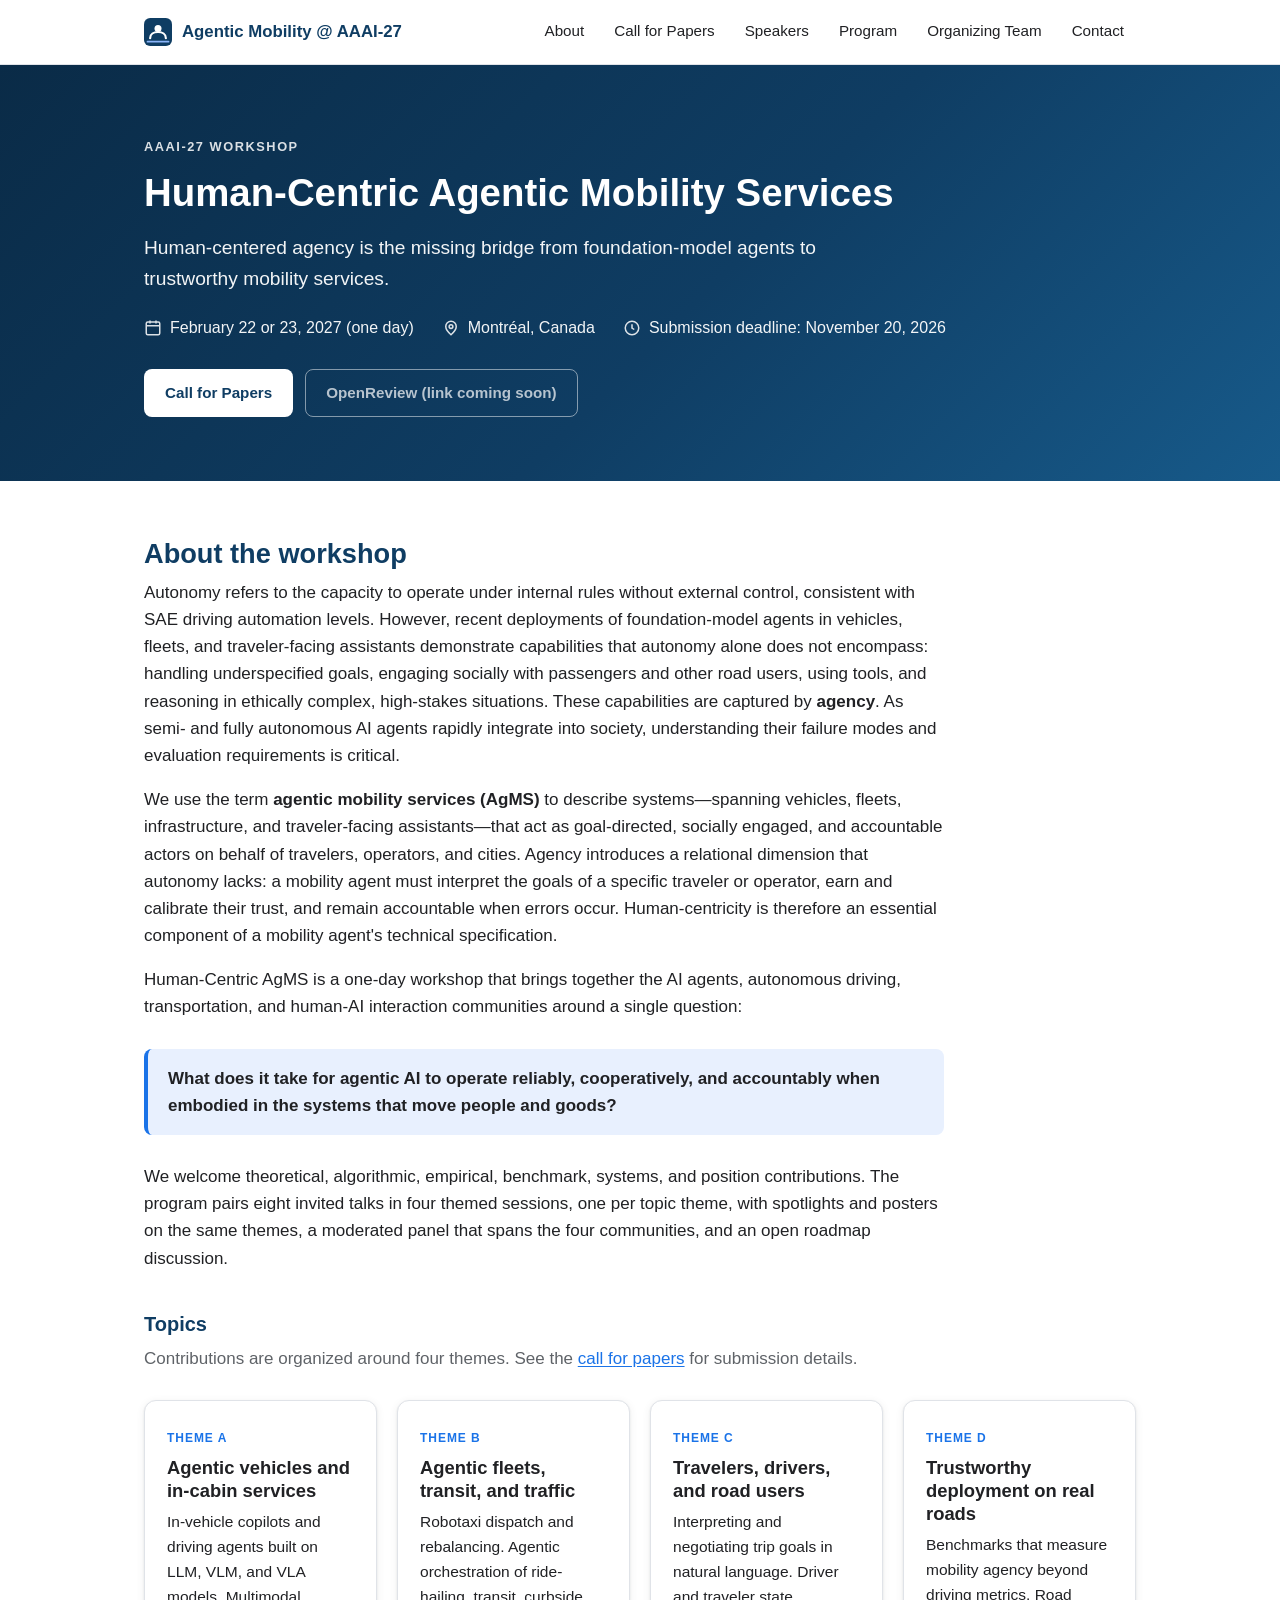
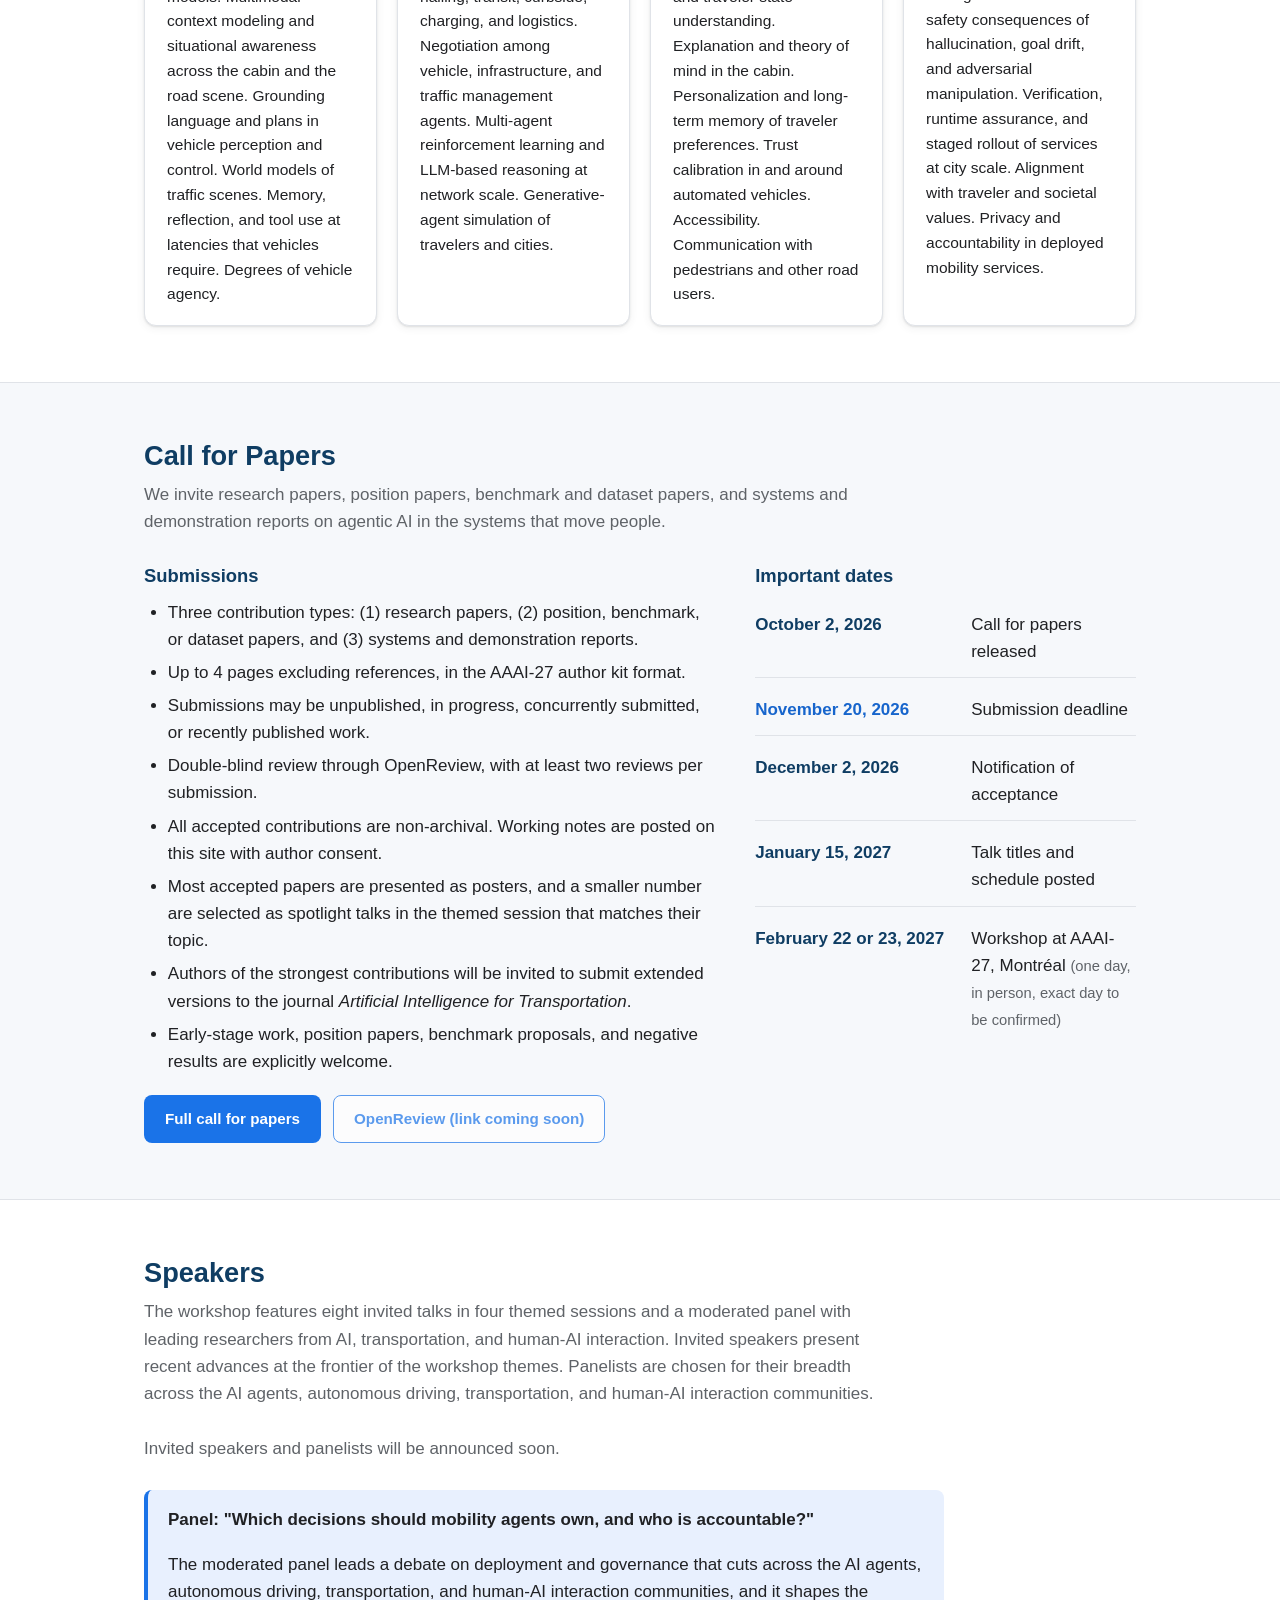
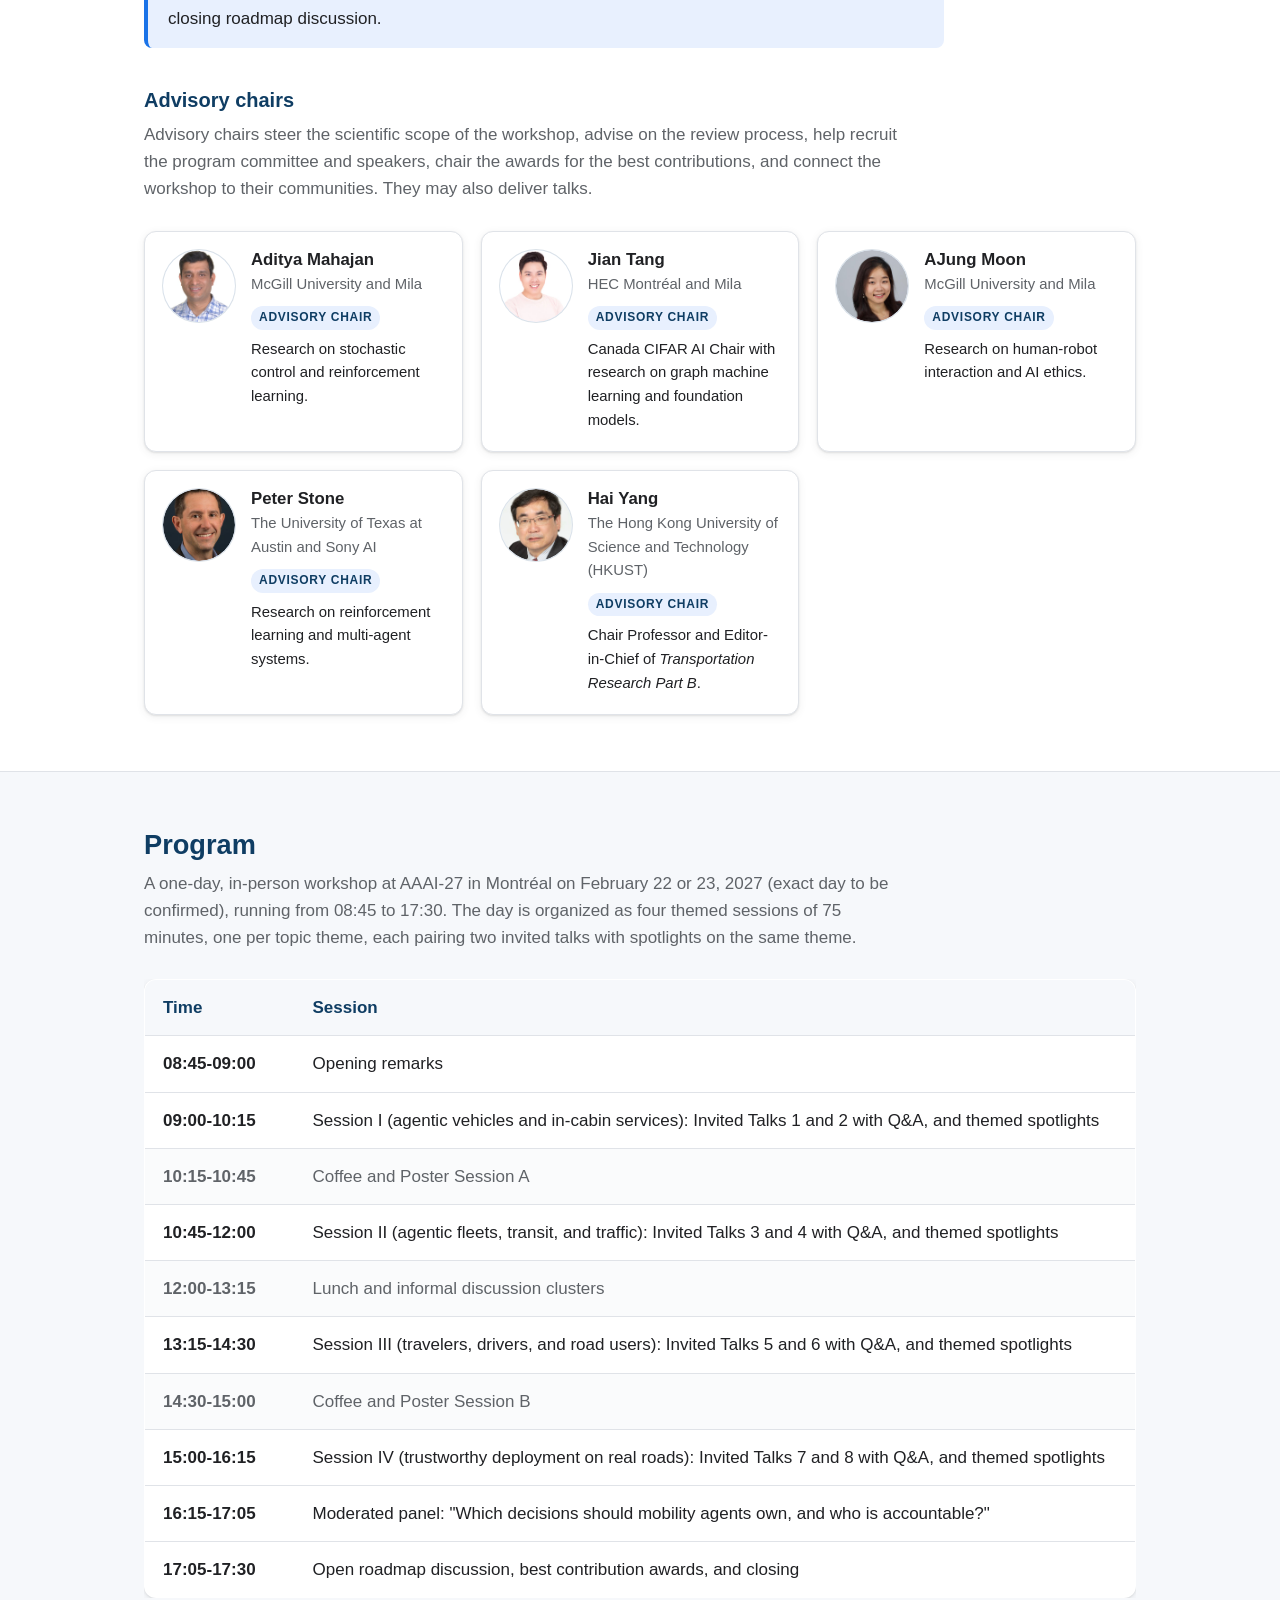
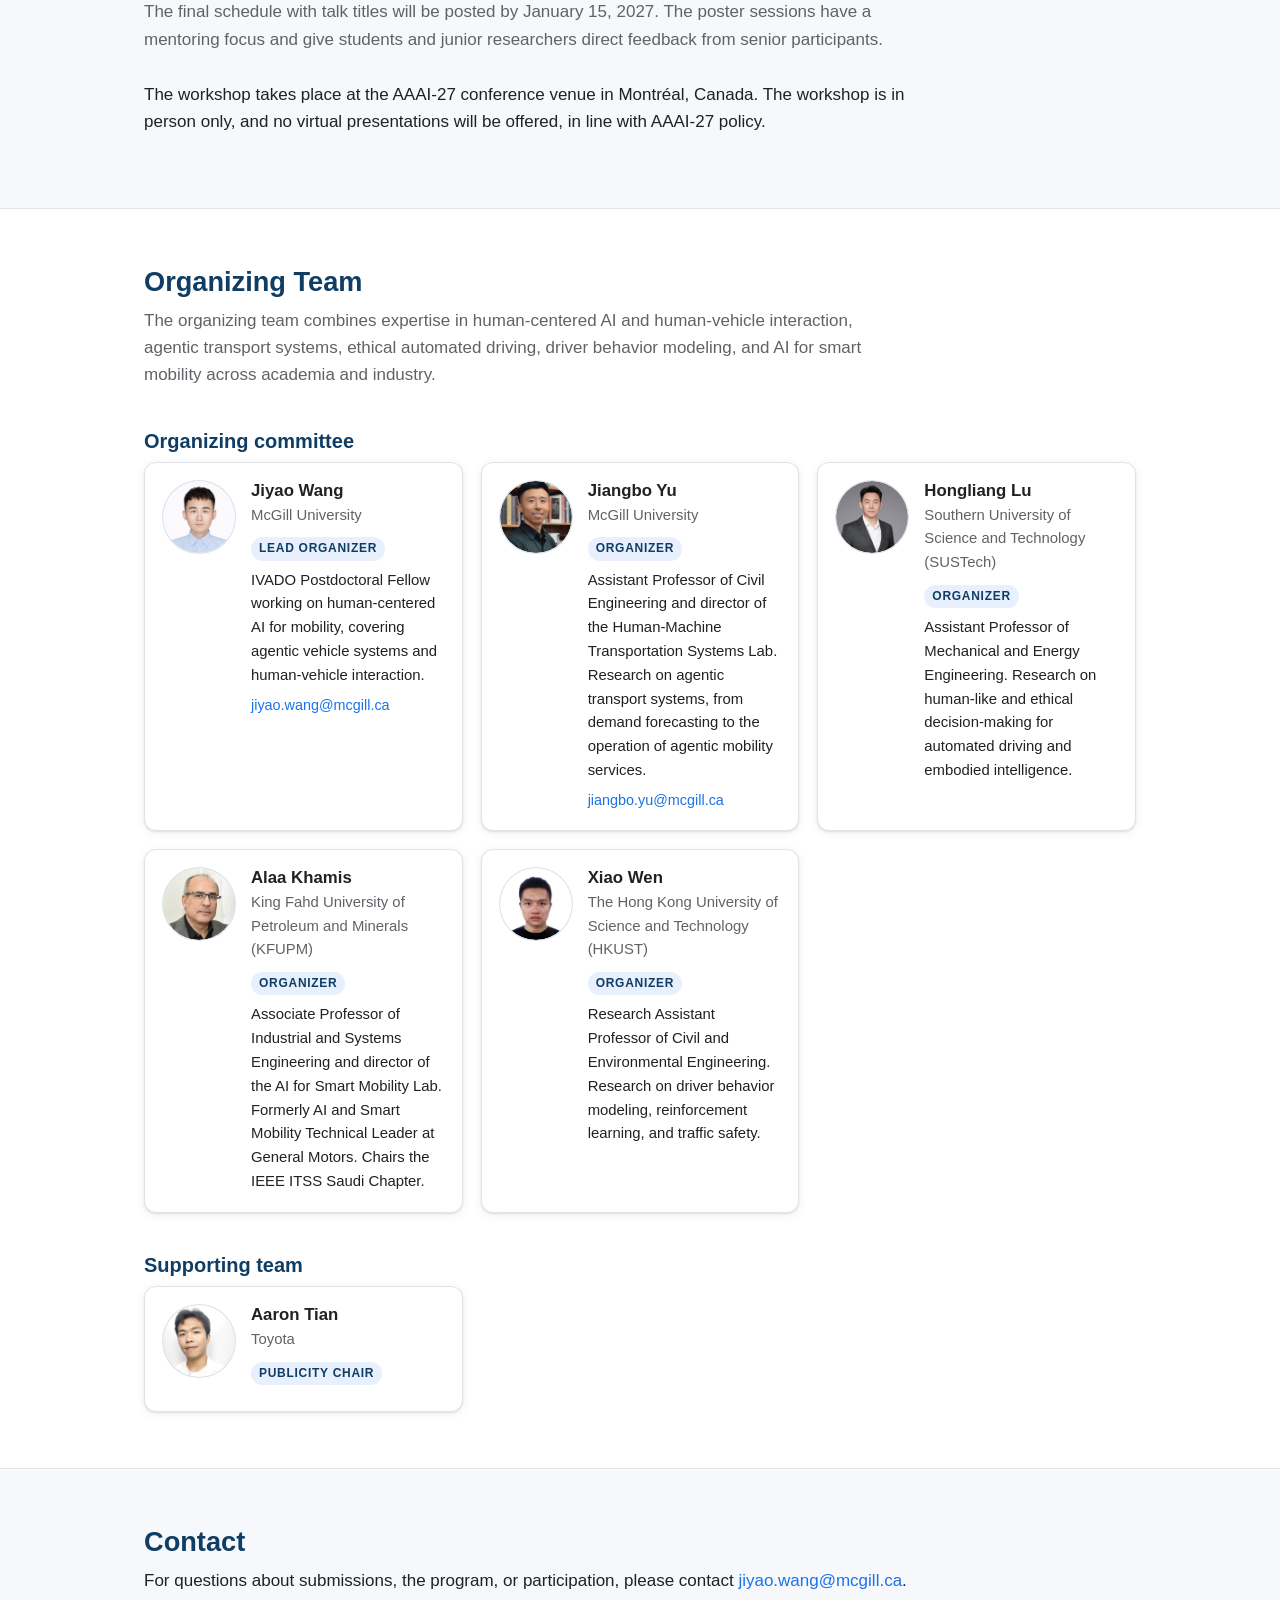
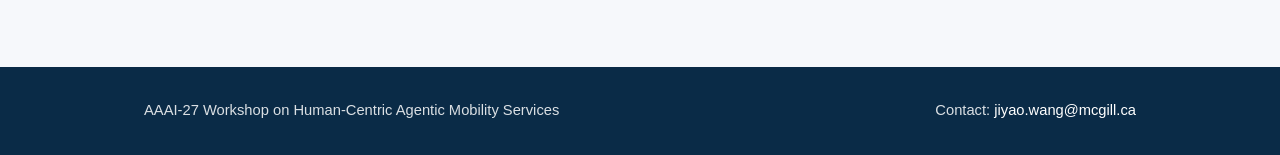
==== index.html @ 601b0be8 "Align the About text with the official AAAI workshop description Replace the first three paragraphs " ====
<!DOCTYPE html>
<html lang="en">
<head>
  <meta charset="utf-8">
  <meta name="viewport" content="width=device-width, initial-scale=1">
  <title>Human-Centric Agentic Mobility Services | AAAI-27 Workshop</title>
  <meta name="description" content="AAAI-27 Workshop on Human-Centric Agentic Mobility Services. Montréal, Canada, February 2027. Call for papers, speakers, program, and organizing team.">
  <link rel="icon" href="assets/favicon.svg" type="image/svg+xml">
  <link rel="stylesheet" href="assets/style.css?v=4">
</head>
<body>
  <a class="skip-link" href="#main">Skip to content</a>

  <header class="site-header">
    <div class="container">
      <a class="brand" href="#top">
        <svg viewBox="0 0 64 64" aria-hidden="true"><rect width="64" height="64" rx="14" fill="#0f3d63"/><circle cx="32" cy="24" r="8" fill="#fff"/><path d="M14 46c0-9 8-14 18-14s18 5 18 14" fill="none" stroke="#fff" stroke-width="5" stroke-linecap="round"/><path d="M8 54h48" stroke="#8ab4f8" stroke-width="4" stroke-linecap="round"/></svg>
        Agentic Mobility @ AAAI-27
      </a>
      <nav class="site-nav" aria-label="Main">
        <a href="#about">About</a>
        <a href="#cfp">Call for Papers</a>
        <a href="#speakers">Speakers</a>
        <a href="#program">Program</a>
        <a href="#team">Organizing Team</a>
        <a href="#contact">Contact</a>
      </nav>
    </div>
  </header>

  <main id="main">
    <section class="hero" id="top">
      <div class="container">
        <div class="eyebrow">AAAI-27 Workshop</div>
        <h1>Human-Centric Agentic Mobility Services</h1>
        <p class="lead">Human-centered agency is the missing bridge from foundation-model agents to trustworthy mobility services.</p>
        <div class="meta">
          <span><svg viewBox="0 0 24 24" fill="none" stroke="currentColor" stroke-width="2" aria-hidden="true"><rect x="3" y="4" width="18" height="17" rx="2"/><path d="M3 9h18M8 2v4M16 2v4"/></svg>February 22 or 23, 2027 (one day)</span>
          <span><svg viewBox="0 0 24 24" fill="none" stroke="currentColor" stroke-width="2" aria-hidden="true"><path d="M12 21s7-6.2 7-11a7 7 0 0 0-14 0c0 4.8 7 11 7 11z"/><circle cx="12" cy="10" r="2.5"/></svg>Montréal, Canada</span>
          <span><svg viewBox="0 0 24 24" fill="none" stroke="currentColor" stroke-width="2" aria-hidden="true"><circle cx="12" cy="12" r="9"/><path d="M12 7v5l3 2"/></svg>Submission deadline: November 20, 2026</span>
        </div>
        <div class="actions">
          <a class="btn btn-primary" href="cfp.html">Call for Papers</a>
          <a class="btn btn-secondary" href="#" aria-disabled="true" tabindex="-1">OpenReview (link coming soon)</a>
        </div>
      </div>
    </section>

    <section class="section" id="about">
      <div class="container">
        <h2 class="section-title">About the workshop</h2>
        <div class="prose">
          <p>Autonomy refers to the capacity to operate under internal rules without external control, consistent with SAE driving automation levels. However, recent deployments of foundation-model agents in vehicles, fleets, and traveler-facing assistants demonstrate capabilities that autonomy alone does not encompass: handling underspecified goals, engaging socially with passengers and other road users, using tools, and reasoning in ethically complex, high-stakes situations. These capabilities are captured by <strong>agency</strong>. As semi- and fully autonomous AI agents rapidly integrate into society, understanding their failure modes and evaluation requirements is critical.</p>
          <p>We use the term <strong>agentic mobility services (AgMS)</strong> to describe systems&mdash;spanning vehicles, fleets, infrastructure, and traveler-facing assistants&mdash;that act as goal-directed, socially engaged, and accountable actors on behalf of travelers, operators, and cities. Agency introduces a relational dimension that autonomy lacks: a mobility agent must interpret the goals of a specific traveler or operator, earn and calibrate their trust, and remain accountable when errors occur. Human-centricity is therefore an essential component of a mobility agent's technical specification.</p>
          <p>Human-Centric AgMS is a one-day workshop that brings together the AI agents, autonomous driving, transportation, and human-AI interaction communities around a single question:</p>
          <div class="callout">
            <p><strong>What does it take for agentic AI to operate reliably, cooperatively, and accountably when embodied in the systems that move people and goods?</strong></p>
          </div>
          <p>We welcome theoretical, algorithmic, empirical, benchmark, systems, and position contributions. The program pairs eight invited talks in four themed sessions, one per topic theme, with spotlights and posters on the same themes, a moderated panel that spans the four communities, and an open roadmap discussion.</p>
        </div>

        <h3 class="subsection-title" id="topics">Topics</h3>
        <p class="section-intro">Contributions are organized around four themes. See the <a href="cfp.html">call for papers</a> for submission details.</p>
        <div class="card-grid">
          <div class="card">
            <span class="label">Theme A</span>
            <h4>Agentic vehicles and in-cabin services</h4>
            <p>In-vehicle copilots and driving agents built on LLM, VLM, and VLA models. Multimodal context modeling and situational awareness across the cabin and the road scene. Grounding language and plans in vehicle perception and control. World models of traffic scenes. Memory, reflection, and tool use at latencies that vehicles require. Degrees of vehicle agency.</p>
          </div>
          <div class="card">
            <span class="label">Theme B</span>
            <h4>Agentic fleets, transit, and traffic</h4>
            <p>Robotaxi dispatch and rebalancing. Agentic orchestration of ride-hailing, transit, curbside, charging, and logistics. Negotiation among vehicle, infrastructure, and traffic management agents. Multi-agent reinforcement learning and LLM-based reasoning at network scale. Generative-agent simulation of travelers and cities.</p>
          </div>
          <div class="card">
            <span class="label">Theme C</span>
            <h4>Travelers, drivers, and road users</h4>
            <p>Interpreting and negotiating trip goals in natural language. Driver and traveler state understanding. Explanation and theory of mind in the cabin. Personalization and long-term memory of traveler preferences. Trust calibration in and around automated vehicles. Accessibility. Communication with pedestrians and other road users.</p>
          </div>
          <div class="card">
            <span class="label">Theme D</span>
            <h4>Trustworthy deployment on real roads</h4>
            <p>Benchmarks that measure mobility agency beyond driving metrics. Road safety consequences of hallucination, goal drift, and adversarial manipulation. Verification, runtime assurance, and staged rollout of services at city scale. Alignment with traveler and societal values. Privacy and accountability in deployed mobility services.</p>
          </div>
        </div>
      </div>
    </section>

    <section class="section alt" id="cfp">
      <div class="container">
        <h2 class="section-title">Call for Papers</h2>
        <p class="section-intro">We invite research papers, position papers, benchmark and dataset papers, and systems and demonstration reports on agentic AI in the systems that move people.</p>
        <div class="two-col">
          <div class="prose">
            <h3>Submissions</h3>
            <ul>
              <li>Three contribution types: (1) research papers, (2) position, benchmark, or dataset papers, and (3) systems and demonstration reports.</li>
              <li>Up to 4 pages excluding references, in the AAAI-27 author kit format.</li>
              <li>Submissions may be unpublished, in progress, concurrently submitted, or recently published work.</li>
              <li>Double-blind review through OpenReview, with at least two reviews per submission.</li>
              <li>All accepted contributions are non-archival. Working notes are posted on this site with author consent.</li>
              <li>Most accepted papers are presented as posters, and a smaller number are selected as spotlight talks in the themed session that matches their topic.</li>
              <li>Authors of the strongest contributions will be invited to submit extended versions to the journal <em>Artificial Intelligence for Transportation</em>.</li>
              <li>Early-stage work, position papers, benchmark proposals, and negative results are explicitly welcome.</li>
            </ul>
            <div class="actions">
              <a class="btn btn-primary" href="cfp.html">Full call for papers</a>
              <a class="btn btn-secondary" href="#" aria-disabled="true" tabindex="-1">OpenReview (link coming soon)</a>
            </div>
          </div>
          <div>
            <h3>Important dates</h3>
            <ul class="dates">
              <li><span class="date">October 2, 2026</span><span>Call for papers released</span></li>
              <li class="highlight"><span class="date">November 20, 2026</span><span>Submission deadline</span></li>
              <li><span class="date">December 2, 2026</span><span>Notification of acceptance</span></li>
              <li><span class="date">January 15, 2027</span><span>Talk titles and schedule posted</span></li>
              <li><span class="date">February 22 or 23, 2027</span><span>Workshop at AAAI-27, Montréal <span class="note">(one day, in person, exact day to be confirmed)</span></span></li>
            </ul>
          </div>
        </div>
      </div>
    </section>

    <section class="section" id="speakers">
      <div class="container">
        <h2 class="section-title">Speakers</h2>
        <p class="section-intro">The workshop features eight invited talks in four themed sessions and a moderated panel with leading researchers from AI, transportation, and human-AI interaction. Invited speakers present recent advances at the frontier of the workshop themes. Panelists are chosen for their breadth across the AI agents, autonomous driving, transportation, and human-AI interaction communities.</p>

        <!-- Hidden until the full speaker and panelist list is confirmed.
        <h3 class="subsection-title">Invited speakers and panelists</h3>
        <div class="people-grid">
          <div class="person">
            <div class="avatar"><img src="assets/people/raphael-frank.jpg" alt="Photo of Raphaël Frank" loading="lazy" width="72" height="72"></div>
            <div>
              <h4>Raphaël Frank</h4>
              <p class="affil">University of Luxembourg</p>
              <p class="bio">Associate Professor and Chief Scientist at SnT, and head of the 360Lab.</p>
            </div>
          </div>
          <div class="person">
            <div class="avatar"><img src="assets/people/tianyu-shi.jpg" alt="Photo of Tianyu Shi" loading="lazy" width="72" height="72"></div>
            <div>
              <h4>Tianyu Shi</h4>
              <p class="affil">McGill University</p>
              <p class="bio">Research on multi-agent reinforcement learning for intelligent transportation.</p>
            </div>
          </div>
        </div>
        -->
        <p class="section-intro">Invited speakers and panelists will be announced soon.</p>

        <div class="callout">
          <p><strong>Panel: "Which decisions should mobility agents own, and who is accountable?"</strong></p>
          <p>The moderated panel leads a debate on deployment and governance that cuts across the AI agents, autonomous driving, transportation, and human-AI interaction communities, and it shapes the closing roadmap discussion.</p>
        </div>

        <h3 class="subsection-title">Advisory chairs</h3>
        <p class="section-intro">Advisory chairs steer the scientific scope of the workshop, advise on the review process, help recruit the program committee and speakers, chair the awards for the best contributions, and connect the workshop to their communities. They may also deliver talks.</p>
        <div class="people-grid">
          <div class="person">
            <div class="avatar"><img src="assets/people/aditya-mahajan.jpg" alt="Photo of Aditya Mahajan" loading="lazy" width="72" height="72"></div>
            <div>
              <h4>Aditya Mahajan</h4>
              <p class="affil">McGill University and Mila</p>
              <span class="role">Advisory Chair</span>
              <p class="bio">Research on stochastic control and reinforcement learning.</p>
            </div>
          </div>
          <div class="person">
            <div class="avatar"><img src="assets/people/jian-tang.jpg" alt="Photo of Jian Tang" loading="lazy" width="72" height="72"></div>
            <div>
              <h4>Jian Tang</h4>
              <p class="affil">HEC Montréal and Mila</p>
              <span class="role">Advisory Chair</span>
              <p class="bio">Canada CIFAR AI Chair with research on graph machine learning and foundation models.</p>
            </div>
          </div>
          <div class="person">
            <div class="avatar"><img src="assets/people/ajung-moon.jpg" alt="Photo of AJung Moon" loading="lazy" width="72" height="72"></div>
            <div>
              <h4>AJung Moon</h4>
              <p class="affil">McGill University and Mila</p>
              <span class="role">Advisory Chair</span>
              <p class="bio">Research on human-robot interaction and AI ethics.</p>
            </div>
          </div>
          <div class="person">
            <div class="avatar"><img src="assets/people/peter-stone.jpg" alt="Photo of Peter Stone" loading="lazy" width="72" height="72"></div>
            <div>
              <h4>Peter Stone</h4>
              <p class="affil">The University of Texas at Austin and Sony AI</p>
              <span class="role">Advisory Chair</span>
              <p class="bio">Research on reinforcement learning and multi-agent systems.</p>
            </div>
          </div>
          <div class="person">
            <div class="avatar"><img src="assets/people/hai-yang.jpg" alt="Photo of Hai Yang" loading="lazy" width="72" height="72"></div>
            <div>
              <h4>Hai Yang</h4>
              <p class="affil">The Hong Kong University of Science and Technology (HKUST)</p>
              <span class="role">Advisory Chair</span>
              <p class="bio">Chair Professor and Editor-in-Chief of <em>Transportation Research Part B</em>.</p>
            </div>
          </div>
        </div>
      </div>
    </section>

    <section class="section alt" id="program">
      <div class="container">
        <h2 class="section-title">Program</h2>
        <p class="section-intro">A one-day, in-person workshop at AAAI-27 in Montréal on February 22 or 23, 2027 (exact day to be confirmed), running from 08:45 to 17:30. The day is organized as four themed sessions of 75 minutes, one per topic theme, each pairing two invited talks with spotlights on the same theme.</p>
        <div class="table-wrap">
          <table class="schedule">
            <thead>
              <tr>
                <th scope="col">Time</th>
                <th scope="col">Session</th>
              </tr>
            </thead>
            <tbody>
              <tr>
                <td class="time">08:45-09:00</td>
                <td>Opening remarks</td>
              </tr>
              <tr>
                <td class="time">09:00-10:15</td>
                <td>Session I (agentic vehicles and in-cabin services): Invited Talks 1 and 2 with Q&amp;A, and themed spotlights</td>
              </tr>
              <tr class="break">
                <td class="time">10:15-10:45</td>
                <td>Coffee and Poster Session A</td>
              </tr>
              <tr>
                <td class="time">10:45-12:00</td>
                <td>Session II (agentic fleets, transit, and traffic): Invited Talks 3 and 4 with Q&amp;A, and themed spotlights</td>
              </tr>
              <tr class="break">
                <td class="time">12:00-13:15</td>
                <td>Lunch and informal discussion clusters</td>
              </tr>
              <tr>
                <td class="time">13:15-14:30</td>
                <td>Session III (travelers, drivers, and road users): Invited Talks 5 and 6 with Q&amp;A, and themed spotlights</td>
              </tr>
              <tr class="break">
                <td class="time">14:30-15:00</td>
                <td>Coffee and Poster Session B</td>
              </tr>
              <tr>
                <td class="time">15:00-16:15</td>
                <td>Session IV (trustworthy deployment on real roads): Invited Talks 7 and 8 with Q&amp;A, and themed spotlights</td>
              </tr>
              <tr>
                <td class="time">16:15-17:05</td>
                <td>Moderated panel: "Which decisions should mobility agents own, and who is accountable?"</td>
              </tr>
              <tr>
                <td class="time">17:05-17:30</td>
                <td>Open roadmap discussion, best contribution awards, and closing</td>
              </tr>
            </tbody>
          </table>
        </div>
        <p class="section-intro">The final schedule with talk titles will be posted by January 15, 2027. The poster sessions have a mentoring focus and give students and junior researchers direct feedback from senior participants.</p>
        <div class="prose">
          <p>The workshop takes place at the AAAI-27 conference venue in Montréal, Canada. The workshop is in person only, and no virtual presentations will be offered, in line with AAAI-27 policy.</p>
        </div>
      </div>
    </section>

    <section class="section" id="team">
      <div class="container">
        <h2 class="section-title">Organizing Team</h2>
        <p class="section-intro">The organizing team combines expertise in human-centered AI and human-vehicle interaction, agentic transport systems, ethical automated driving, driver behavior modeling, and AI for smart mobility across academia and industry.</p>
        <h3 class="subsection-title">Organizing committee</h3>
        <div class="people-grid">
          <div class="person">
            <div class="avatar"><img src="assets/people/jiyao-wang.jpg" alt="Photo of Jiyao Wang" loading="lazy" width="72" height="72"></div>
            <div>
              <h4>Jiyao Wang</h4>
              <p class="affil">McGill University</p>
              <span class="role">Lead Organizer</span>
              <p class="bio">IVADO Postdoctoral Fellow working on human-centered AI for mobility, covering agentic vehicle systems and human-vehicle interaction.</p>
              <p class="email"><a href="mailto:jiyao.wang@mcgill.ca">jiyao.wang@mcgill.ca</a></p>
            </div>
          </div>
          <div class="person">
            <div class="avatar"><img src="assets/people/jiangbo-yu.jpg" alt="Photo of Jiangbo Yu" loading="lazy" width="72" height="72"></div>
            <div>
              <h4>Jiangbo Yu</h4>
              <p class="affil">McGill University</p>
              <span class="role">Organizer</span>
              <p class="bio">Assistant Professor of Civil Engineering and director of the Human-Machine Transportation Systems Lab. Research on agentic transport systems, from demand forecasting to the operation of agentic mobility services.</p>
              <p class="email"><a href="mailto:jiangbo.yu@mcgill.ca">jiangbo.yu@mcgill.ca</a></p>
            </div>
          </div>
          <div class="person">
            <div class="avatar"><img src="assets/people/hongliang-lu.jpg" alt="Photo of Hongliang Lu" loading="lazy" width="72" height="72"></div>
            <div>
              <h4>Hongliang Lu</h4>
              <p class="affil">Southern University of Science and Technology (SUSTech)</p>
              <span class="role">Organizer</span>
              <p class="bio">Assistant Professor of Mechanical and Energy Engineering. Research on human-like and ethical decision-making for automated driving and embodied intelligence.</p>
            </div>
          </div>
          <div class="person">
            <div class="avatar"><img src="assets/people/alaa-khamis.jpg" alt="Photo of Alaa Khamis" loading="lazy" width="72" height="72"></div>
            <div>
              <h4>Alaa Khamis</h4>
              <p class="affil">King Fahd University of Petroleum and Minerals (KFUPM)</p>
              <span class="role">Organizer</span>
              <p class="bio">Associate Professor of Industrial and Systems Engineering and director of the AI for Smart Mobility Lab. Formerly AI and Smart Mobility Technical Leader at General Motors. Chairs the IEEE ITSS Saudi Chapter.</p>
            </div>
          </div>
          <div class="person">
            <div class="avatar"><img src="assets/people/xiao-wen.jpg" alt="Photo of Xiao Wen" loading="lazy" width="72" height="72"></div>
            <div>
              <h4>Xiao Wen</h4>
              <p class="affil">The Hong Kong University of Science and Technology (HKUST)</p>
              <span class="role">Organizer</span>
              <p class="bio">Research Assistant Professor of Civil and Environmental Engineering. Research on driver behavior modeling, reinforcement learning, and traffic safety.</p>
            </div>
          </div>
        </div>

        <h3 class="subsection-title">Supporting team</h3>
        <div class="people-grid">
          <div class="person">
            <div class="avatar"><img src="assets/people/aaron-tian.jpg" alt="Photo of Aaron Tian" loading="lazy" width="72" height="72"></div>
            <div>
              <h4>Aaron Tian</h4>
              <p class="affil">Toyota</p>
              <span class="role">Publicity Chair</span>
            </div>
          </div>
        </div>
      </div>
    </section>

    <section class="section alt" id="contact">
      <div class="container">
        <h2 class="section-title">Contact</h2>
        <div class="prose">
          <p>For questions about submissions, the program, or participation, please contact <a href="mailto:jiyao.wang@mcgill.ca">jiyao.wang@mcgill.ca</a>.</p>
        </div>
      </div>
    </section>
  </main>

  <footer class="site-footer">
    <div class="container">
      <p>AAAI-27 Workshop on Human-Centric Agentic Mobility Services</p>
      <p>Contact: <a href="mailto:jiyao.wang@mcgill.ca">jiyao.wang@mcgill.ca</a></p>
    </div>
  </footer>

  <script>
    (function () {
      var links = Array.prototype.slice.call(document.querySelectorAll('.site-nav a[href^="#"]'));
      var sections = links.map(function (a) { return document.getElementById(a.getAttribute('href').slice(1)); }).filter(Boolean);
      if (!('IntersectionObserver' in window) || sections.length === 0) { return; }
      var current = null;
      function setActive(id) {
        if (id === current) { return; }
        current = id;
        links.forEach(function (a) {
          var on = a.getAttribute('href') === '#' + id;
          a.classList.toggle('active', on);
          if (on) { a.setAttribute('aria-current', 'location'); } else { a.removeAttribute('aria-current'); }
        });
      }
      var visible = {};
      function update() {
        var first = sections.filter(function (s) { return visible[s.id]; })[0];
        var atBottom = window.innerHeight + window.scrollY >= document.documentElement.scrollHeight - 2;
        if (atBottom) { setActive(sections[sections.length - 1].id); }
        else if (first) { setActive(first.id); }
        else if (window.scrollY < 200) { setActive(null); }
      }
      var observer = new IntersectionObserver(function (entries) {
        entries.forEach(function (e) { visible[e.target.id] = e.isIntersecting; });
        update();
      }, { rootMargin: '-40% 0px -55% 0px', threshold: 0 });
      sections.forEach(function (s) { observer.observe(s); });
      window.addEventListener('scroll', update, { passive: true });
    })();
  </script>
</body>
</html>
---- assets/style.css ----
/* Workshop site styles. Clean, single column, Google Sites inspired. */

:root {
  --primary: #0f3d63;
  --primary-dark: #0a2b47;
  --accent: #1a73e8;
  --accent-soft: #e8f0fe;
  --bg: #ffffff;
  --surface: #f6f8fb;
  --text: #202124;
  --muted: #5f6368;
  --border: #e0e3e8;
  --radius: 12px;
  --shadow: 0 1px 2px rgba(60, 64, 67, 0.12), 0 2px 8px rgba(60, 64, 67, 0.08);
  --font: -apple-system, BlinkMacSystemFont, "Segoe UI", Roboto, "Helvetica Neue", Arial, sans-serif;
}

* { box-sizing: border-box; }

@media (prefers-reduced-motion: no-preference) {
  html { scroll-behavior: smooth; }
}

/* Keep anchored targets clear of the sticky header */
[id] { scroll-margin-top: 80px; }

body {
  margin: 0;
  font-family: var(--font);
  font-size: 17px;
  line-height: 1.6;
  color: var(--text);
  background: var(--bg);
  -webkit-font-smoothing: antialiased;
}

a { color: var(--accent); text-decoration: none; }
a:hover { text-decoration: underline; }
a:focus-visible, .btn:focus-visible {
  outline: 3px solid var(--accent);
  outline-offset: 2px;
}
.hero :focus-visible, .site-footer :focus-visible { outline-color: #fff; }

h1, h2, h3, h4 { line-height: 1.25; margin: 0 0 0.5em; font-weight: 600; }
h1 { font-size: 2.4rem; }
h2 { font-size: 1.7rem; color: var(--primary); }
h3 { font-size: 1.15rem; }
p { margin: 0 0 1em; }
ul, ol { margin: 0 0 1em; padding-left: 1.4em; }
li { margin-bottom: 0.35em; }

.container {
  max-width: 1040px;
  margin: 0 auto;
  padding: 0 24px;
}

/* Skip link for keyboard users */
.skip-link {
  position: absolute;
  left: -999px;
  top: 8px;
  background: var(--accent);
  color: #fff;
  padding: 8px 12px;
  border-radius: 6px;
  z-index: 1000;
}
.skip-link:focus { left: 8px; }

/* Header and navigation */
.site-header {
  position: sticky;
  top: 0;
  z-index: 100;
  background: #fff;
  border-bottom: 1px solid var(--border);
}
.site-header .container {
  display: flex;
  align-items: center;
  justify-content: space-between;
  flex-wrap: wrap;
  gap: 8px 24px;
  min-height: 64px;
}
.brand {
  display: flex;
  align-items: center;
  gap: 10px;
  font-weight: 700;
  color: var(--primary);
  font-size: 1.05rem;
  white-space: nowrap;
}
.brand:hover { text-decoration: none; }
.brand svg { width: 28px; height: 28px; flex: none; }
.site-nav { display: flex; flex-wrap: wrap; gap: 4px 6px; }
.site-nav a {
  display: inline-block;
  padding: 8px 12px;
  border-radius: 8px;
  color: var(--text);
  font-weight: 500;
  font-size: 0.95rem;
  border-bottom: 2px solid transparent;
}
.site-nav a:hover { background: var(--surface); text-decoration: none; }
.site-nav a.active { color: var(--accent); border-bottom-color: var(--accent); border-radius: 8px 8px 0 0; }

/* Hero banner */
.hero {
  background: linear-gradient(135deg, var(--primary-dark) 0%, var(--primary) 55%, #175a8a 100%);
  color: #fff;
  padding: 72px 0 64px;
}
.hero .eyebrow {
  text-transform: uppercase;
  letter-spacing: 0.12em;
  font-size: 0.8rem;
  font-weight: 600;
  opacity: 0.85;
  margin-bottom: 12px;
}
.hero h1 { color: #fff; max-width: 820px; margin-bottom: 16px; }
.hero .lead { font-size: 1.2rem; max-width: 760px; opacity: 0.95; margin-bottom: 20px; }
.hero .meta {
  display: flex;
  flex-wrap: wrap;
  gap: 8px 28px;
  font-size: 1rem;
  opacity: 0.95;
  margin-bottom: 28px;
}
.hero .meta span { display: inline-flex; align-items: center; gap: 8px; }
.hero .meta svg { width: 18px; height: 18px; opacity: 0.9; }
.hero .actions { display: flex; flex-wrap: wrap; gap: 12px; }

/* Page header for interior pages */
.page-header {
  background: var(--surface);
  border-bottom: 1px solid var(--border);
  padding: 40px 0 32px;
}
.page-header h1 { color: var(--primary); font-size: 2rem; margin-bottom: 6px; }
.page-header p { color: var(--muted); margin: 0; max-width: 760px; }

/* Buttons */
.btn {
  display: inline-block;
  padding: 11px 20px;
  border-radius: 8px;
  font-weight: 600;
  font-size: 0.95rem;
  border: 1px solid transparent;
  transition: background 0.15s ease, color 0.15s ease;
}
.btn:hover { text-decoration: none; }
.btn-primary { background: #fff; color: var(--primary); }
.btn-primary:hover { background: #eaf1fb; }
.btn-secondary { background: transparent; color: #fff; border-color: rgba(255, 255, 255, 0.7); }
.btn-secondary:hover { background: rgba(255, 255, 255, 0.12); }
.btn[aria-disabled="true"] { opacity: 0.7; cursor: default; pointer-events: none; }
.section .btn-primary { background: var(--accent); color: #fff; }
.section .btn-primary:hover { background: #1765cc; }
.section .btn-secondary { background: #fff; color: var(--accent); border-color: var(--accent); }
.section .btn-secondary:hover { background: var(--accent-soft); }

/* Sections */
.section { padding: 56px 0; }
.section + .section { border-top: 1px solid var(--border); }
.section.alt { background: var(--surface); }
.section-title { margin-bottom: 8px; }
.section-intro { color: var(--muted); max-width: 760px; margin-bottom: 28px; }
.section-intro a, .page-header p a { text-decoration: underline; text-underline-offset: 2px; }
.prose { max-width: 800px; }
.prose h3 { margin-top: 1.6em; color: var(--primary); }
.prose h3:first-child { margin-top: 0; }

/* Cards */
.card-grid {
  display: grid;
  grid-template-columns: repeat(auto-fit, minmax(230px, 1fr));
  gap: 20px;
}
.card {
  background: #fff;
  border: 1px solid var(--border);
  border-radius: var(--radius);
  padding: 22px 22px 18px;
  box-shadow: var(--shadow);
}
.card h3, .card h4 { font-size: 1.15rem; margin-bottom: 8px; }
.card p { margin-bottom: 0.6em; font-size: 0.97rem; }
.card p:last-child { margin-bottom: 0; }
.card .label {
  display: inline-block;
  font-size: 0.75rem;
  font-weight: 700;
  letter-spacing: 0.08em;
  text-transform: uppercase;
  color: var(--accent);
  margin-bottom: 8px;
}

/* Key dates */
.dates { list-style: none; padding: 0; margin: 0; max-width: 620px; }
.dates li {
  display: grid;
  grid-template-columns: 200px 1fr;
  gap: 16px;
  padding: 12px 0;
  border-bottom: 1px solid var(--border);
}
.dates li:last-child { border-bottom: none; }
.dates .date { font-weight: 600; color: var(--primary); }
.dates .highlight .date { color: #1765cc; }
.dates .note { color: var(--muted); font-size: 0.92rem; }

/* People */
.people-grid {
  display: grid;
  grid-template-columns: repeat(auto-fill, minmax(280px, 1fr));
  gap: 18px;
}
.person {
  display: flex;
  gap: 16px;
  align-items: flex-start;
  background: #fff;
  border: 1px solid var(--border);
  border-radius: var(--radius);
  padding: 18px;
  box-shadow: var(--shadow);
}
.avatar {
  flex: none;
  width: 56px;
  height: 56px;
  border-radius: 50%;
  background: var(--accent-soft);
  color: var(--primary);
  font-weight: 700;
  font-size: 1.1rem;
  display: flex;
  align-items: center;
  justify-content: center;
  letter-spacing: 0.02em;
}
.person h3 { font-size: 1.05rem; margin-bottom: 2px; }
.person .affil { color: var(--muted); font-size: 0.93rem; margin-bottom: 6px; }
.person .role {
  display: inline-block;
  font-size: 0.75rem;
  font-weight: 700;
  letter-spacing: 0.06em;
  text-transform: uppercase;
  color: var(--primary);
  background: var(--accent-soft);
  padding: 2px 8px;
  border-radius: 999px;
  margin-bottom: 8px;
}
.person .bio { font-size: 0.93rem; margin: 0; }
.person .email { font-size: 0.9rem; margin: 6px 0 0; }

/* Schedule table */
.table-wrap { overflow-x: auto; }
table.schedule {
  width: 100%;
  border-collapse: collapse;
  background: #fff;
  border: 1px solid var(--border);
  border-radius: var(--radius);
  overflow: hidden;
  box-shadow: var(--shadow);
}
table.schedule th, table.schedule td {
  text-align: left;
  padding: 14px 18px;
  border-bottom: 1px solid var(--border);
  vertical-align: top;
}
table.schedule th { background: var(--surface); color: var(--primary); font-weight: 600; }
table.schedule tr:last-child td { border-bottom: none; }
table.schedule td.time { white-space: nowrap; font-weight: 600; width: 150px; }
table.schedule tr.break td { background: #fafbfc; color: var(--muted); }

/* Callout */
.callout {
  background: var(--accent-soft);
  border-left: 4px solid var(--accent);
  border-radius: 8px;
  padding: 16px 20px;
  margin: 20px 0;
}
.callout p:last-child { margin-bottom: 0; }
.callout a { color: var(--primary); text-decoration: underline; text-underline-offset: 2px; }

/* Sponsors */
.sponsor-list {
  display: flex;
  flex-wrap: wrap;
  gap: 12px 16px;
  list-style: none;
  padding: 0;
  margin: 0;
}
.sponsor-list li {
  background: #fff;
  border: 1px solid var(--border);
  border-radius: 8px;
  padding: 10px 22px;
  font-weight: 600;
  color: var(--primary);
}

/* Footer */
.site-footer {
  background: var(--primary-dark);
  color: rgba(255, 255, 255, 0.85);
  padding: 32px 0;
  font-size: 0.92rem;
}
.site-footer .container {
  display: flex;
  flex-wrap: wrap;
  justify-content: space-between;
  gap: 12px 32px;
}
.site-footer a { color: #fff; }
.site-footer p { margin: 0; }

/* Responsive */
@media (max-width: 700px) {
  body { font-size: 16px; }
  h1 { font-size: 1.9rem; }
  .hero { padding: 52px 0 44px; }
  .hero h1 { font-size: 1.9rem; }
  .hero .lead { font-size: 1.05rem; }
  .section { padding: 40px 0; }
  .site-header .container { padding-top: 8px; padding-bottom: 8px; }
  .site-nav a { padding: 10px 10px; font-size: 0.9rem; }
  [id] { scroll-margin-top: 112px; }
  .dates li { grid-template-columns: 1fr; gap: 2px; }
  table.schedule th, table.schedule td { padding: 12px 12px; }
  table.schedule td.time { width: auto; }
}

/* Single page additions */
.subsection-title {
  font-size: 1.25rem;
  color: var(--primary);
  margin: 40px 0 8px;
}
.people-grid + .subsection-title, .card-grid + .subsection-title { margin-top: 40px; }
.person h4 { font-size: 1.05rem; margin: 0 0 2px; line-height: 1.25; }
.two-col {
  display: grid;
  grid-template-columns: minmax(0, 3fr) minmax(0, 2fr);
  gap: 40px;
  align-items: start;
}
.two-col h3 { color: var(--primary); margin-bottom: 12px; }
.two-col .prose { max-width: none; }
.two-col .actions { display: flex; flex-wrap: wrap; gap: 12px; margin-top: 20px; }
.section .callout { margin: 28px 0; max-width: 800px; }
@media (max-width: 800px) {
  .two-col { grid-template-columns: 1fr; gap: 28px; }
}

/* Photo avatars */
.avatar { overflow: hidden; box-shadow: 0 0 0 1px rgba(15, 61, 99, 0.15); }
.avatar img {
  width: 100%;
  height: 100%;
  object-fit: cover;
  display: block;
  border-radius: 50%;
}
.person .avatar { width: 72px; height: 72px; }
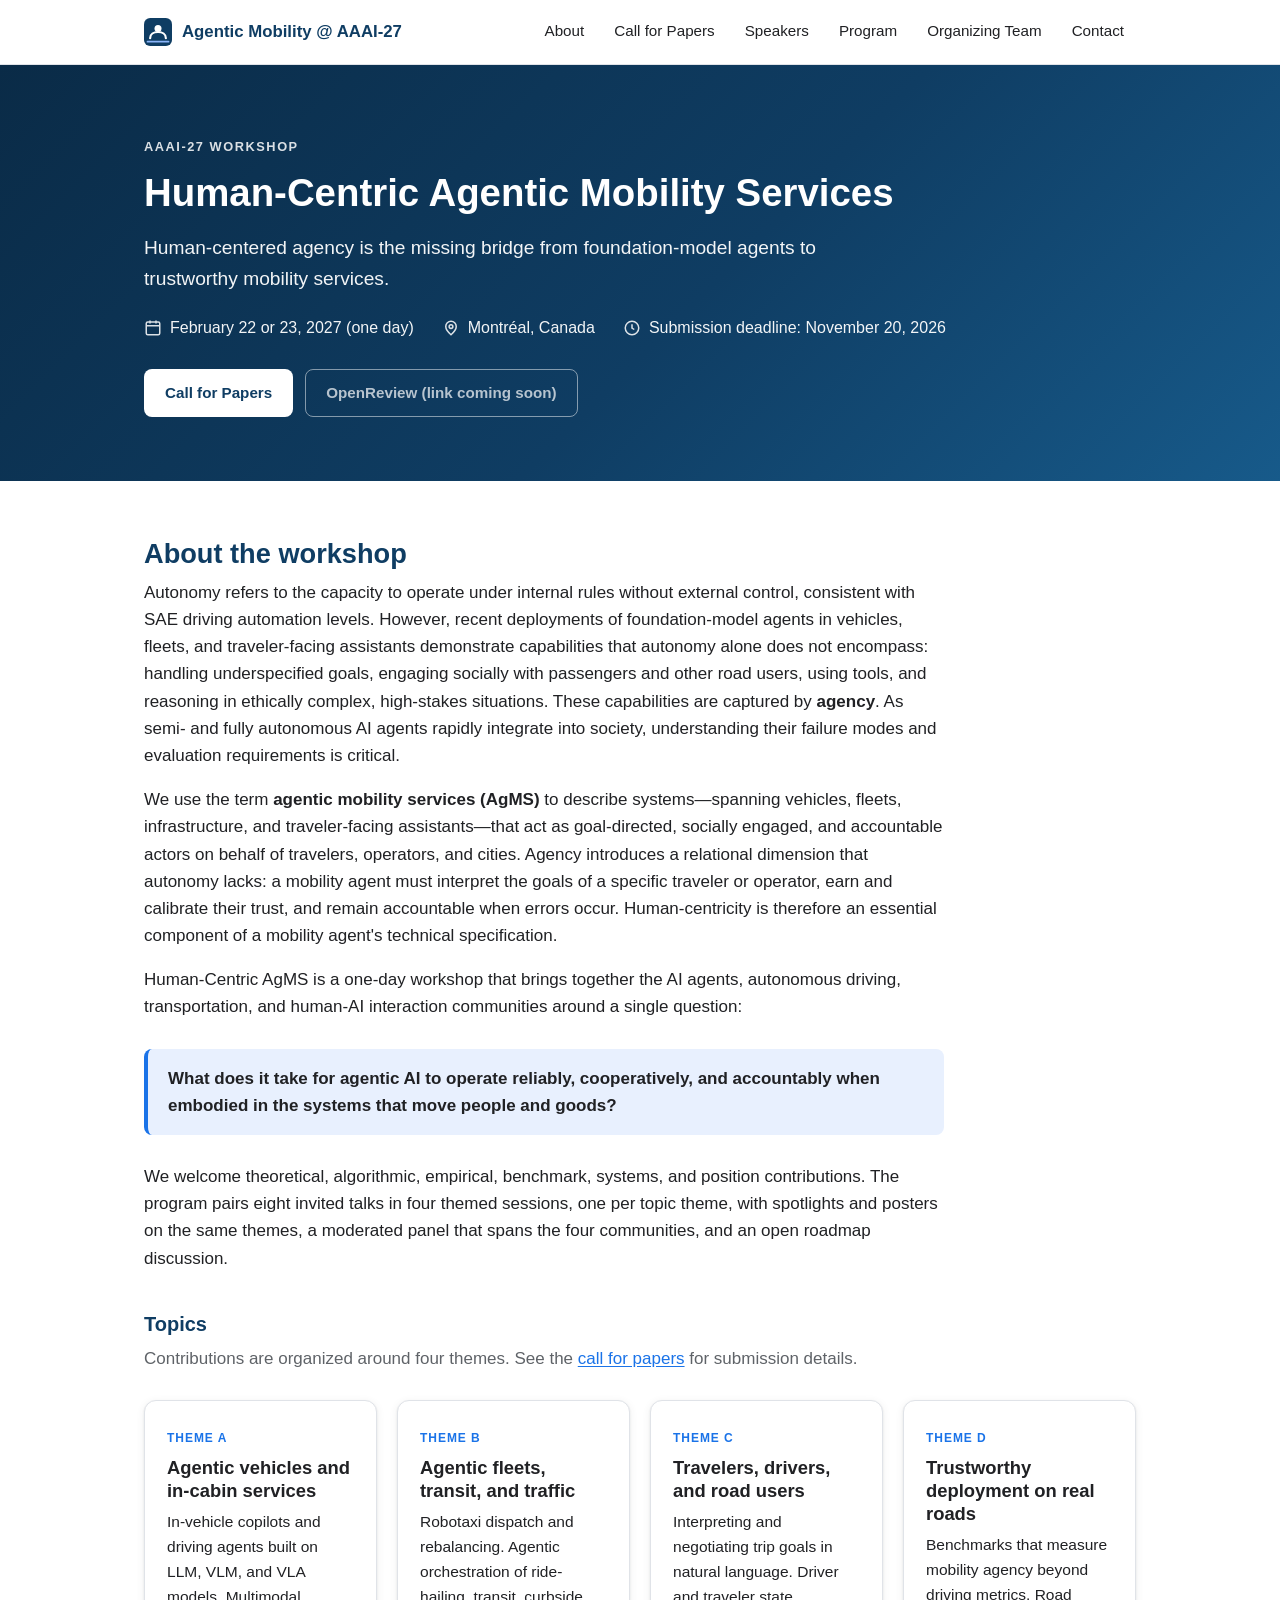
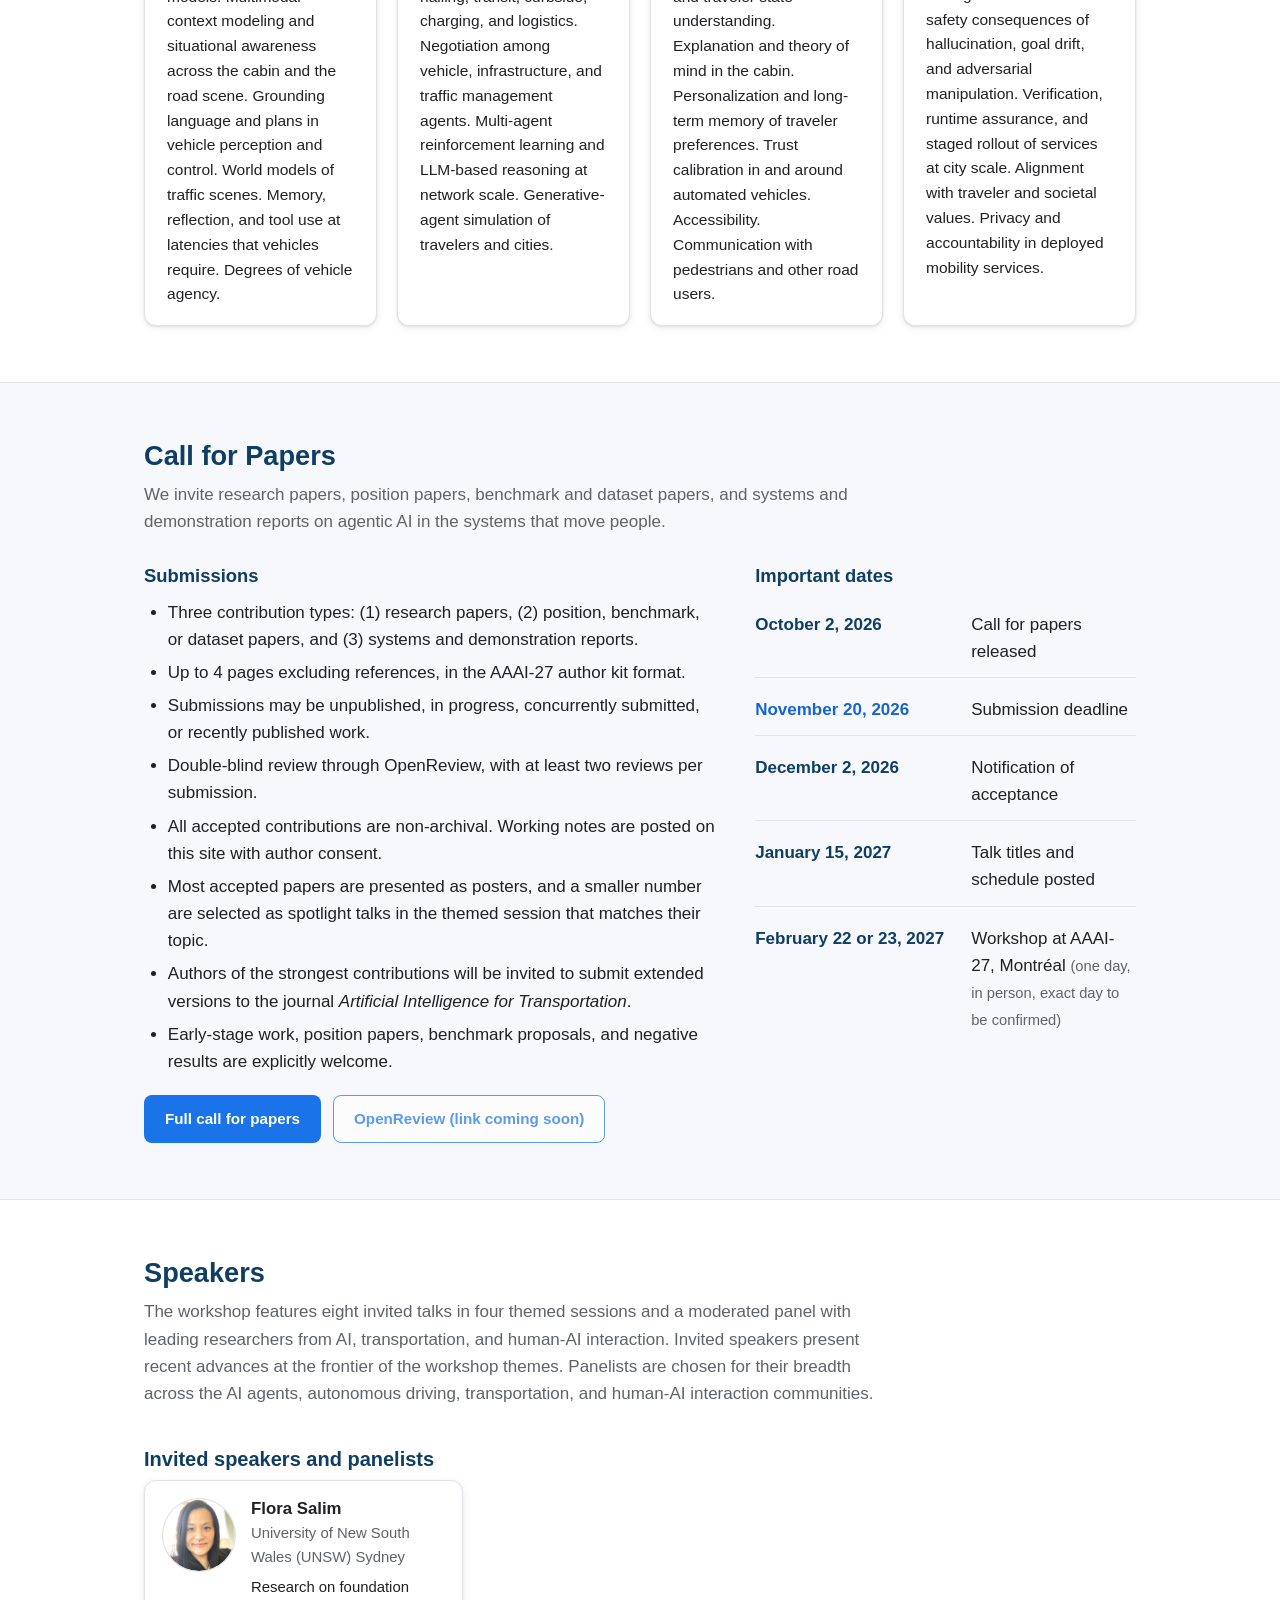
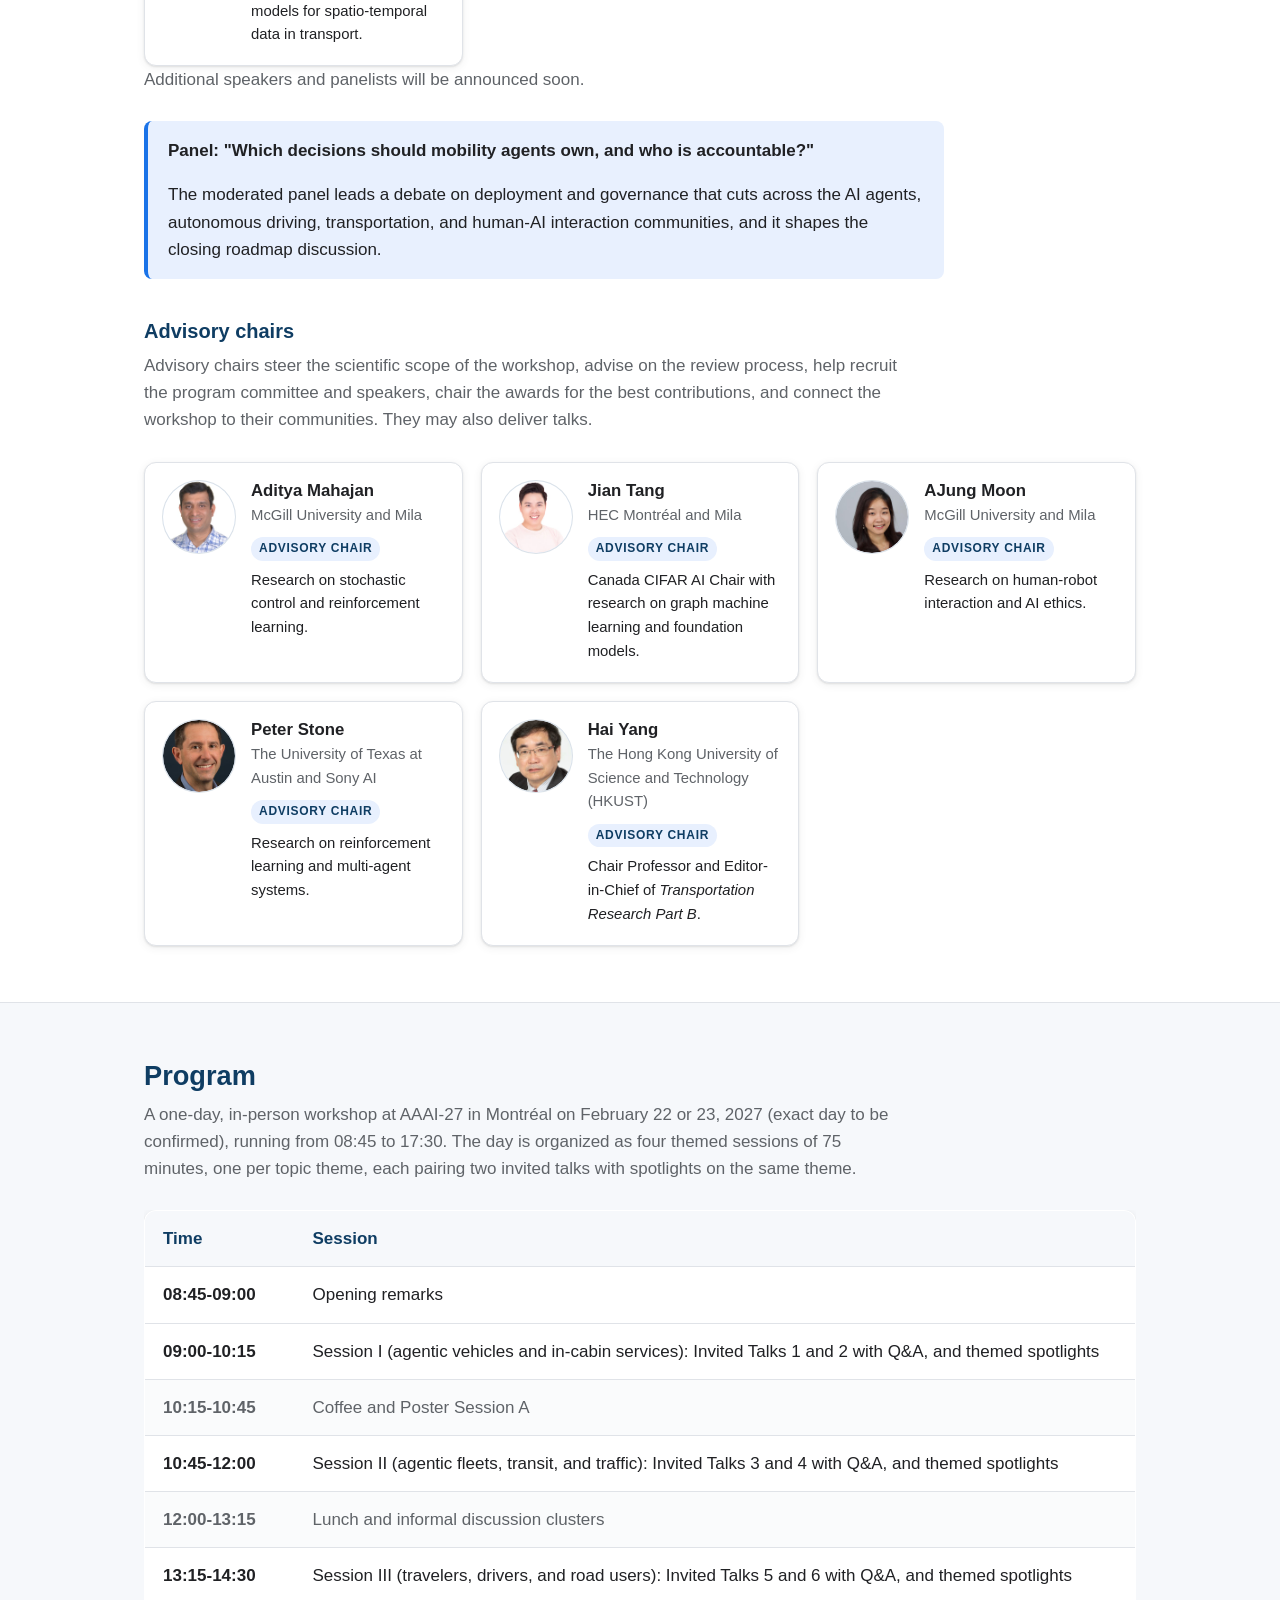
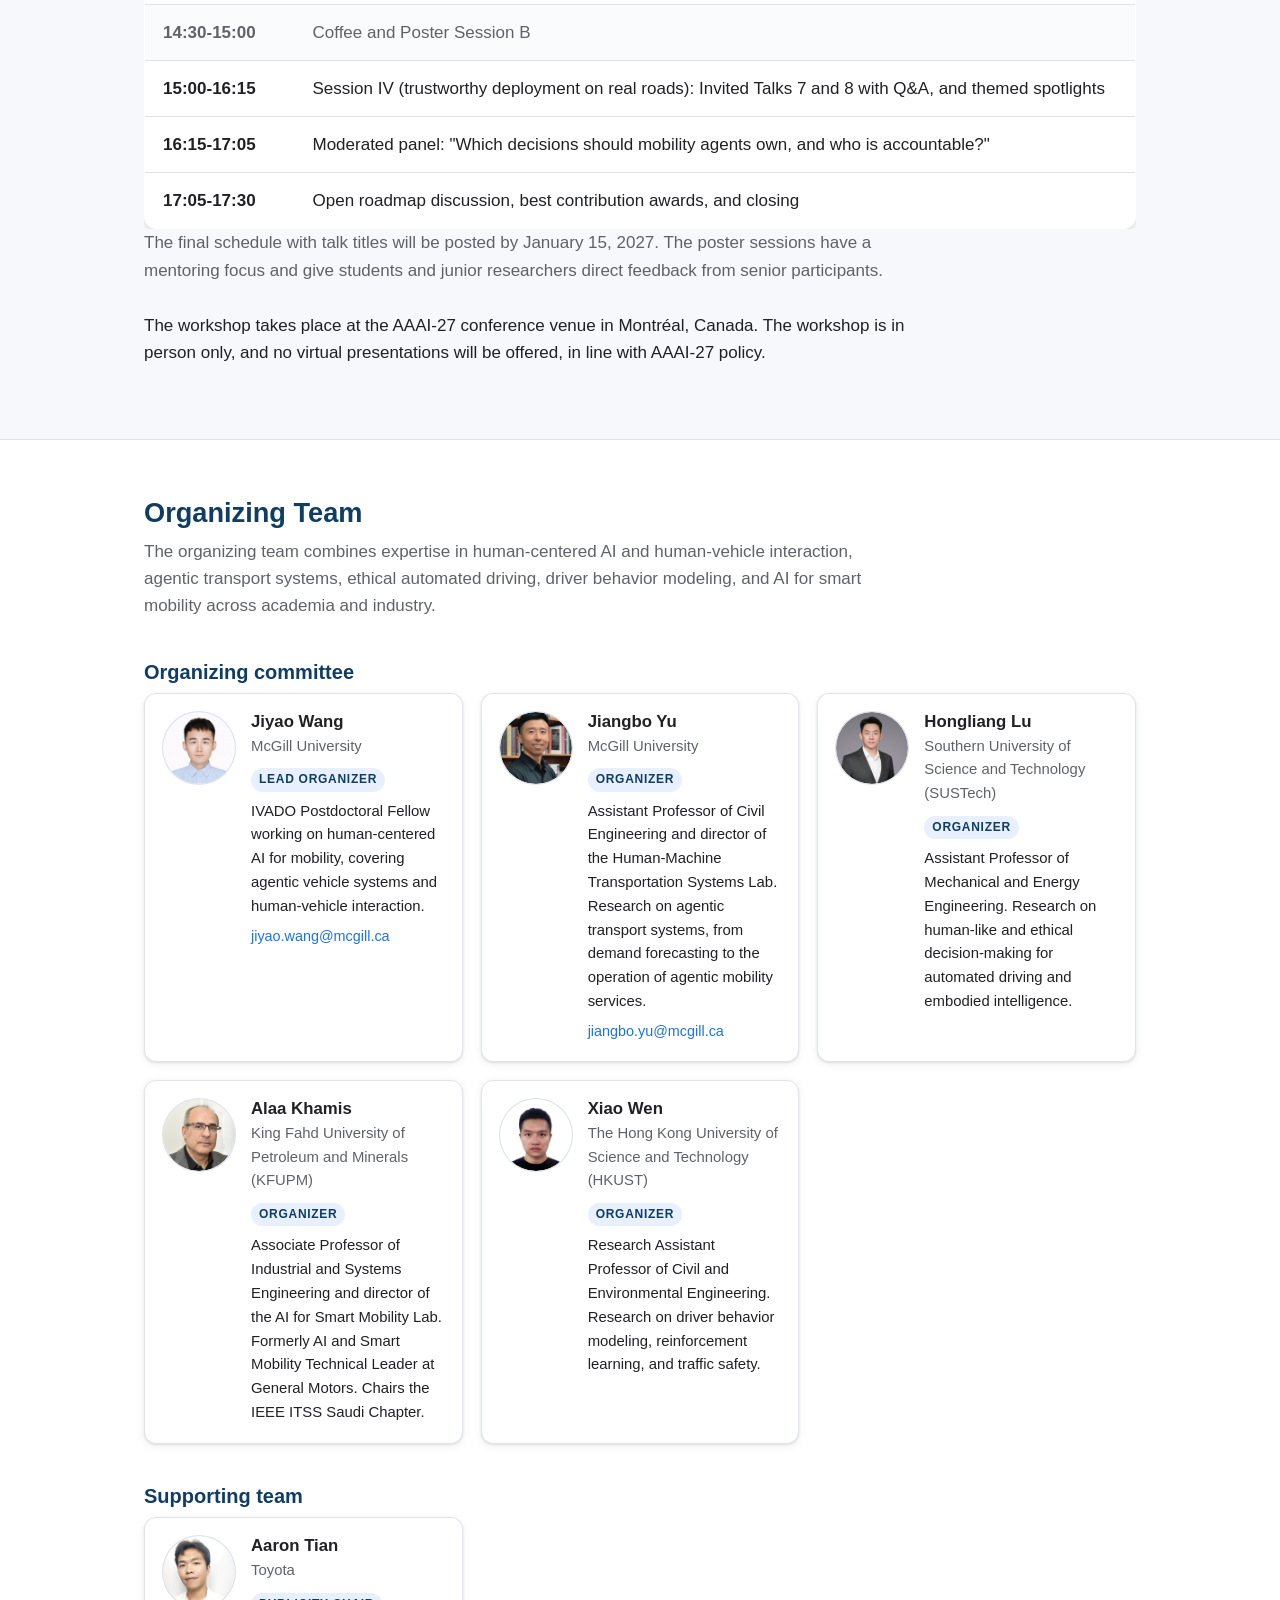
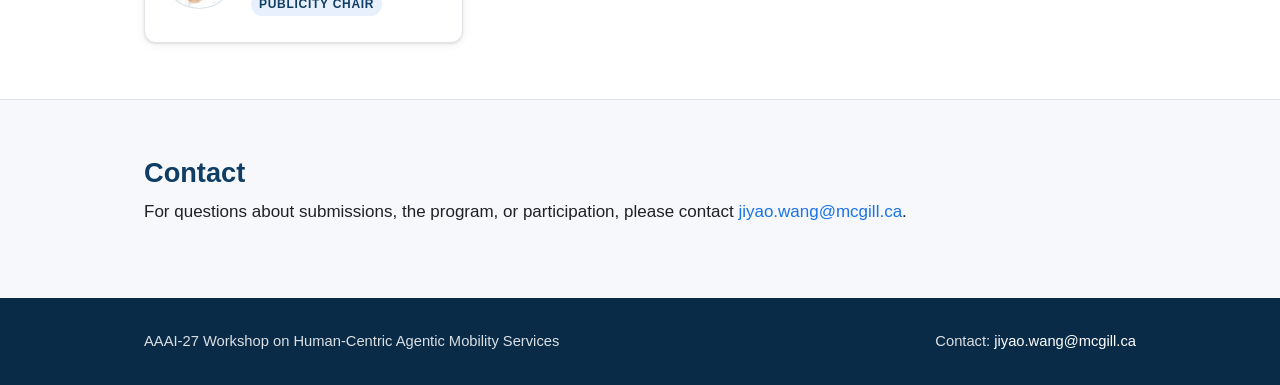
==== commit 55417184: "Add Flora Salim as an invited speaker She confirmed she will give a talk. The other speakers and pan" ====
--- a/index.html
+++ b/index.html
@@ -127,9 +127,17 @@
         <h2 class="section-title">Speakers</h2>
         <p class="section-intro">The workshop features eight invited talks in four themed sessions and a moderated panel with leading researchers from AI, transportation, and human-AI interaction. Invited speakers present recent advances at the frontier of the workshop themes. Panelists are chosen for their breadth across the AI agents, autonomous driving, transportation, and human-AI interaction communities.</p>
 
-        <!-- Hidden until the full speaker and panelist list is confirmed.
         <h3 class="subsection-title">Invited speakers and panelists</h3>
         <div class="people-grid">
+          <div class="person">
+            <div class="avatar"><img src="assets/people/flora-salim.jpg" alt="Photo of Flora Salim" loading="lazy" width="72" height="72"></div>
+            <div>
+              <h4>Flora Salim</h4>
+              <p class="affil">University of New South Wales (UNSW) Sydney</p>
+              <p class="bio">Research on foundation models for spatio-temporal data in transport.</p>
+            </div>
+          </div>
+          <!-- Hidden until the full speaker and panelist list is confirmed.
           <div class="person">
             <div class="avatar"><img src="assets/people/raphael-frank.jpg" alt="Photo of Raphaël Frank" loading="lazy" width="72" height="72"></div>
             <div>
@@ -146,9 +154,9 @@
               <p class="bio">Research on multi-agent reinforcement learning for intelligent transportation.</p>
             </div>
           </div>
-        </div>
-        -->
-        <p class="section-intro">Invited speakers and panelists will be announced soon.</p>
+          -->
+        </div>
+        <p class="section-intro">Additional speakers and panelists will be announced soon.</p>
 
         <div class="callout">
           <p><strong>Panel: "Which decisions should mobility agents own, and who is accountable?"</strong></p>
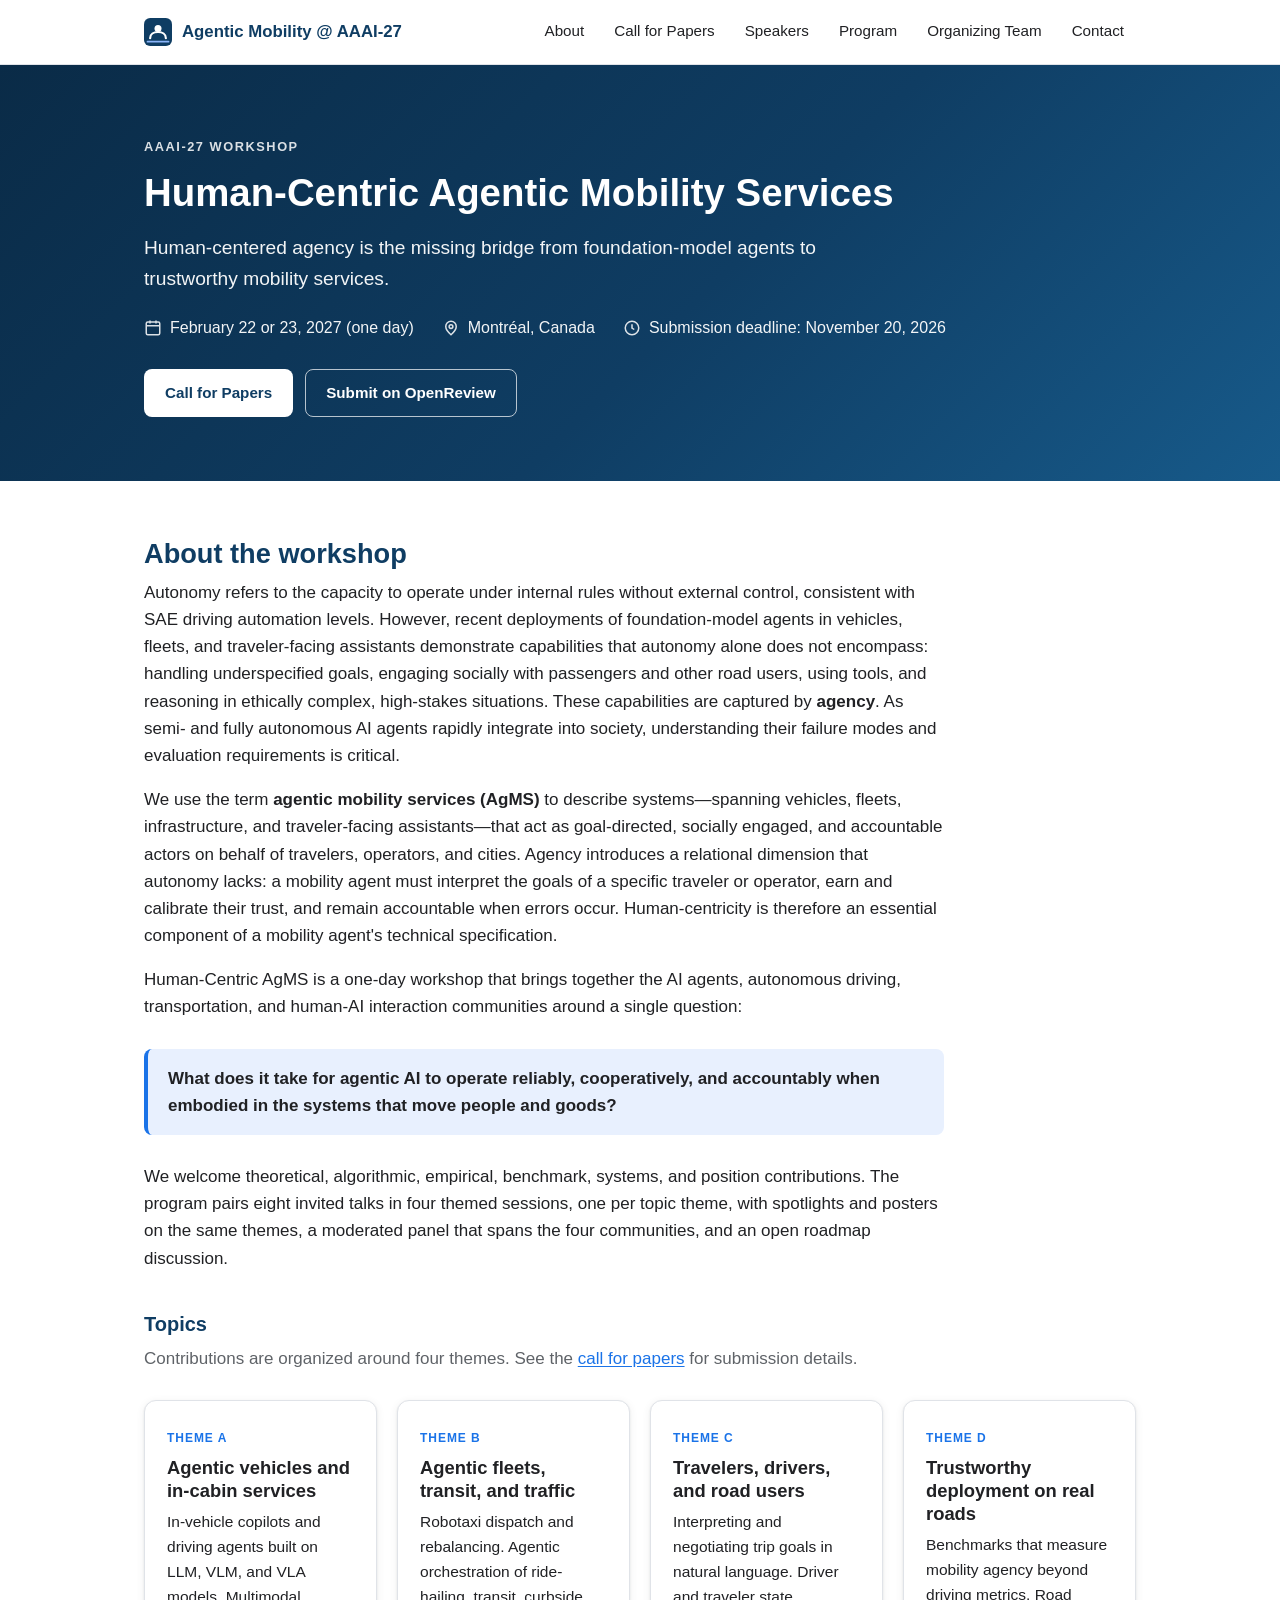
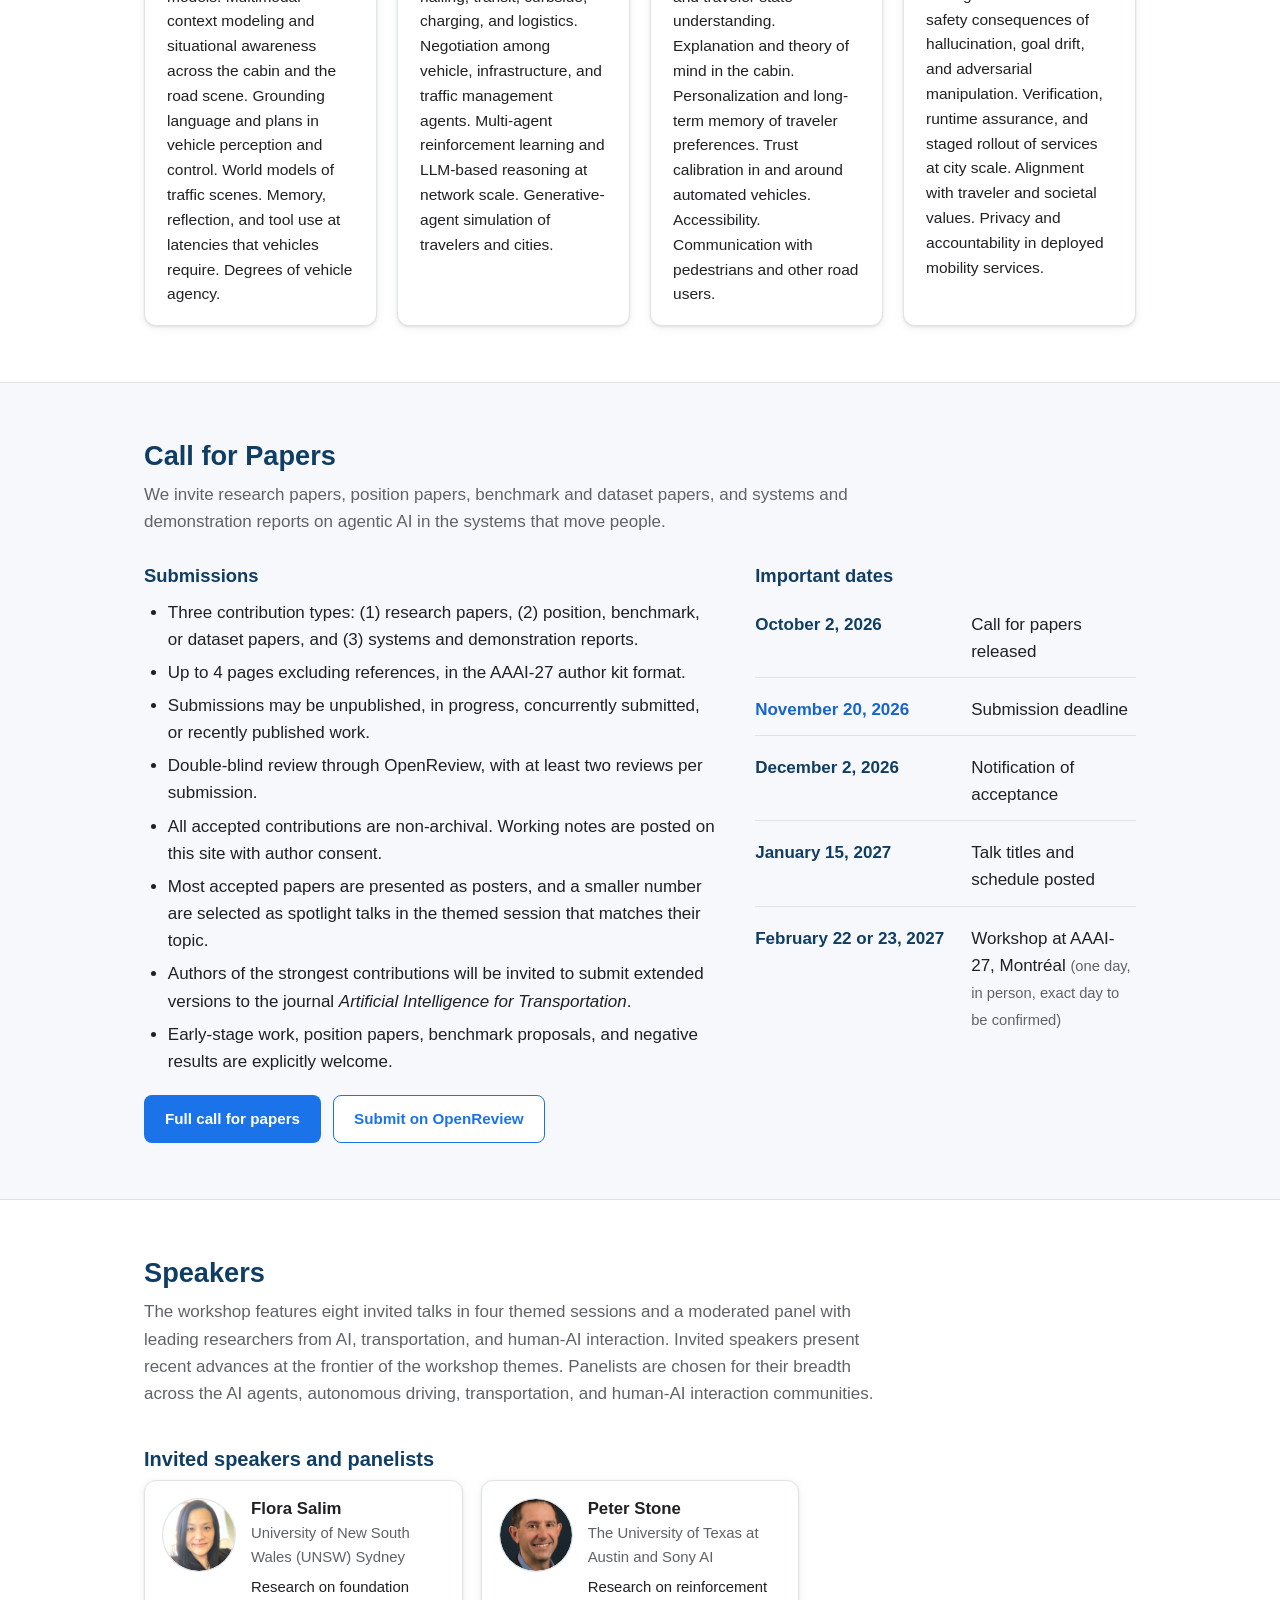
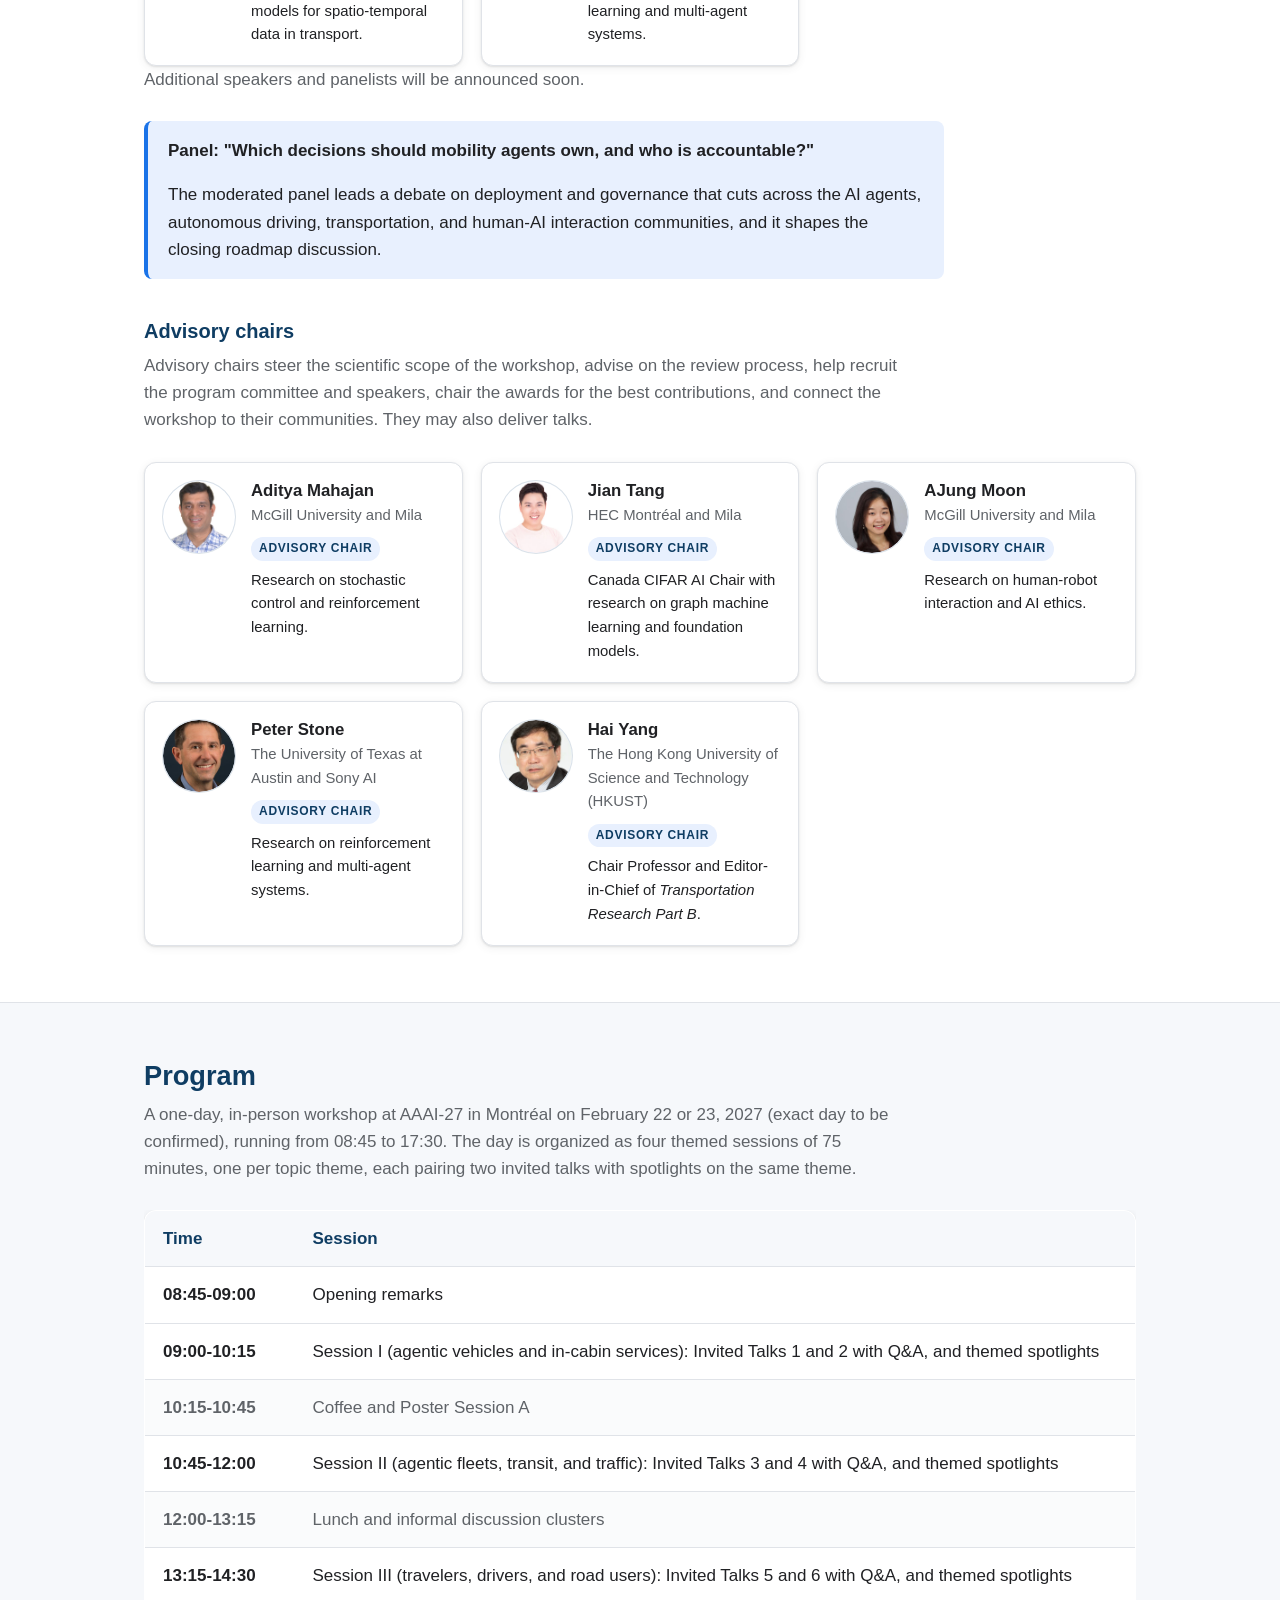
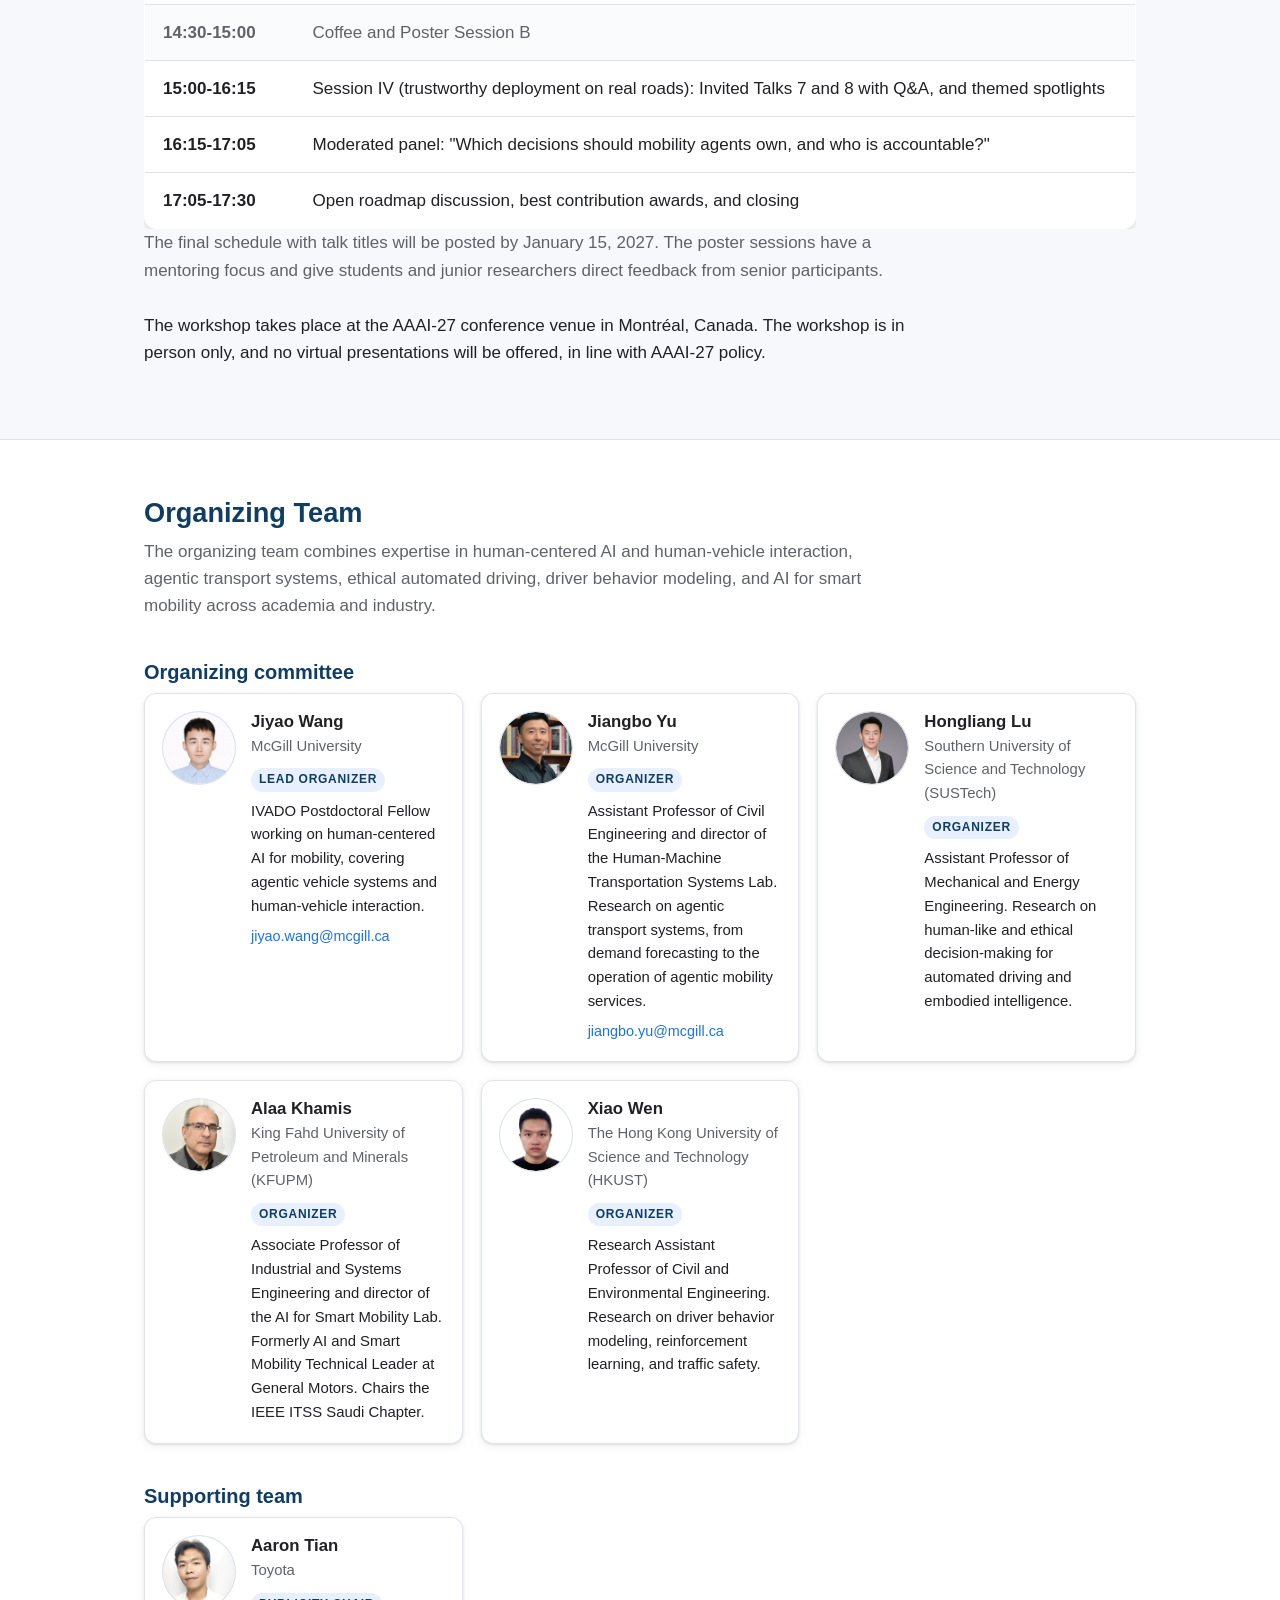
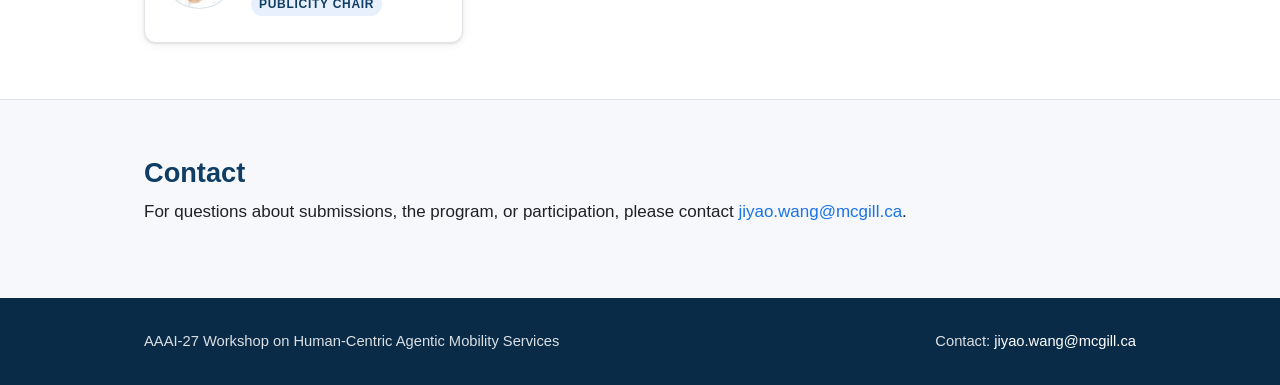
==== commit 336b00e4: "Add Peter Stone to speakers and link the OpenReview submission page Peter Stone joins the invited sp" ====
--- a/index.html
+++ b/index.html
@@ -41,7 +41,7 @@
         </div>
         <div class="actions">
           <a class="btn btn-primary" href="cfp.html">Call for Papers</a>
-          <a class="btn btn-secondary" href="#" aria-disabled="true" tabindex="-1">OpenReview (link coming soon)</a>
+          <a class="btn btn-secondary" href="https://openreview.net/group?id=AAAI.org/2027/Workshop/Human-Centric_AgMS">Submit on OpenReview</a>
         </div>
       </div>
     </section>
@@ -105,7 +105,7 @@
             </ul>
             <div class="actions">
               <a class="btn btn-primary" href="cfp.html">Full call for papers</a>
-              <a class="btn btn-secondary" href="#" aria-disabled="true" tabindex="-1">OpenReview (link coming soon)</a>
+              <a class="btn btn-secondary" href="https://openreview.net/group?id=AAAI.org/2027/Workshop/Human-Centric_AgMS">Submit on OpenReview</a>
             </div>
           </div>
           <div>
@@ -135,6 +135,14 @@
               <h4>Flora Salim</h4>
               <p class="affil">University of New South Wales (UNSW) Sydney</p>
               <p class="bio">Research on foundation models for spatio-temporal data in transport.</p>
+            </div>
+          </div>
+          <div class="person">
+            <div class="avatar"><img src="assets/people/peter-stone.jpg" alt="Photo of Peter Stone" loading="lazy" width="72" height="72"></div>
+            <div>
+              <h4>Peter Stone</h4>
+              <p class="affil">The University of Texas at Austin and Sony AI</p>
+              <p class="bio">Research on reinforcement learning and multi-agent systems.</p>
             </div>
           </div>
           <!-- Hidden until the full speaker and panelist list is confirmed.
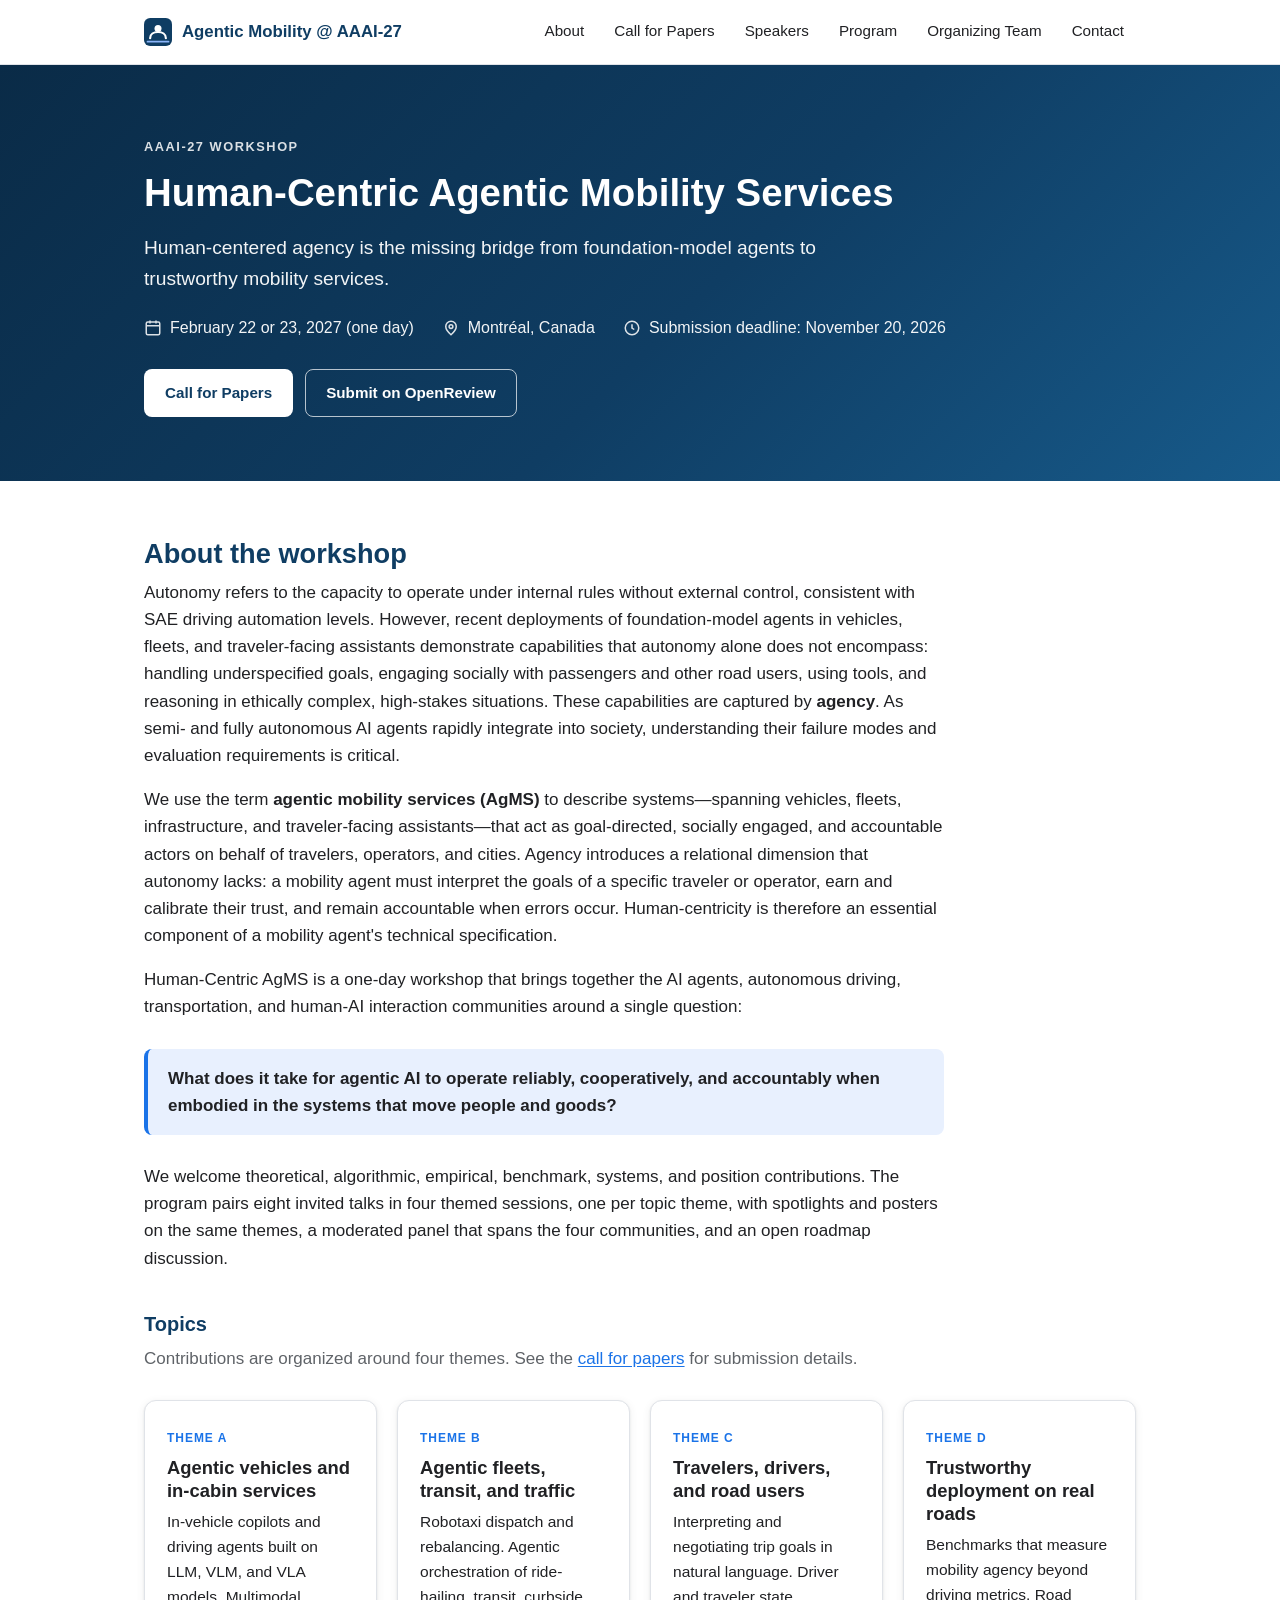
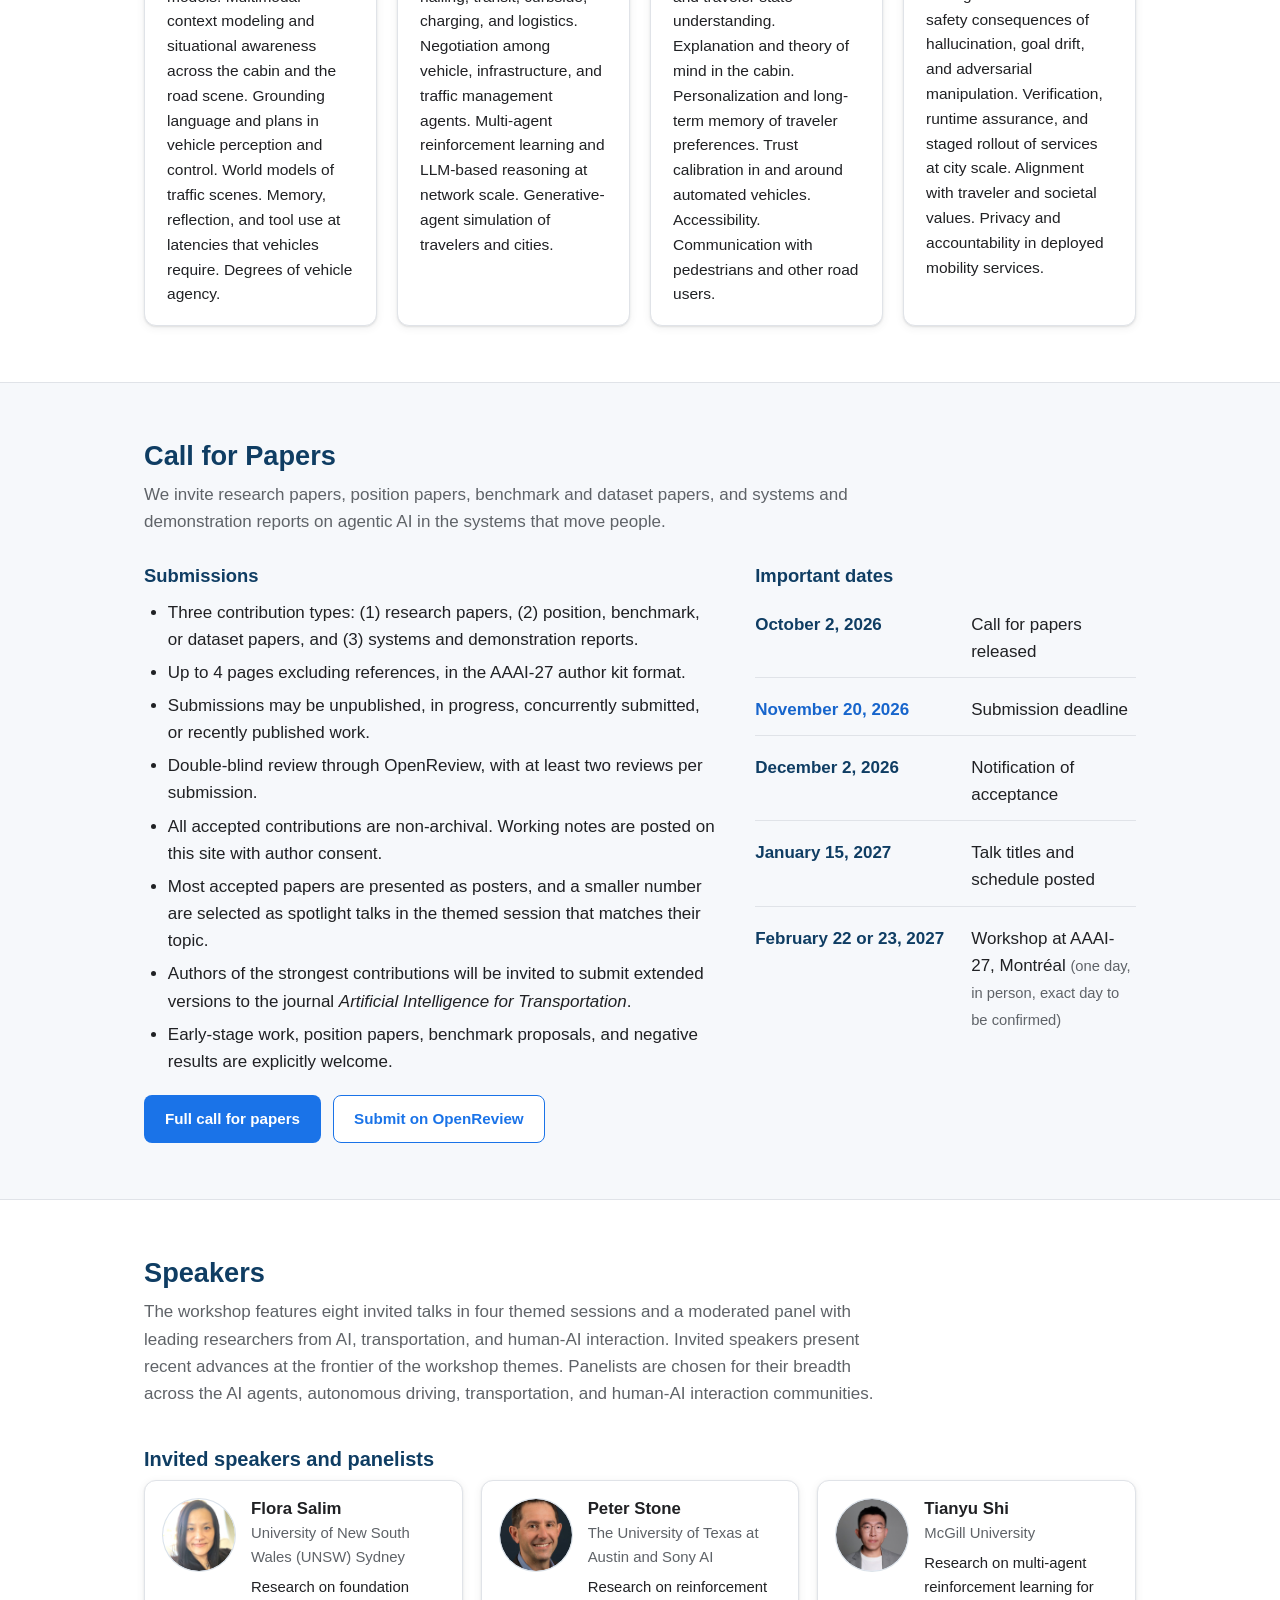
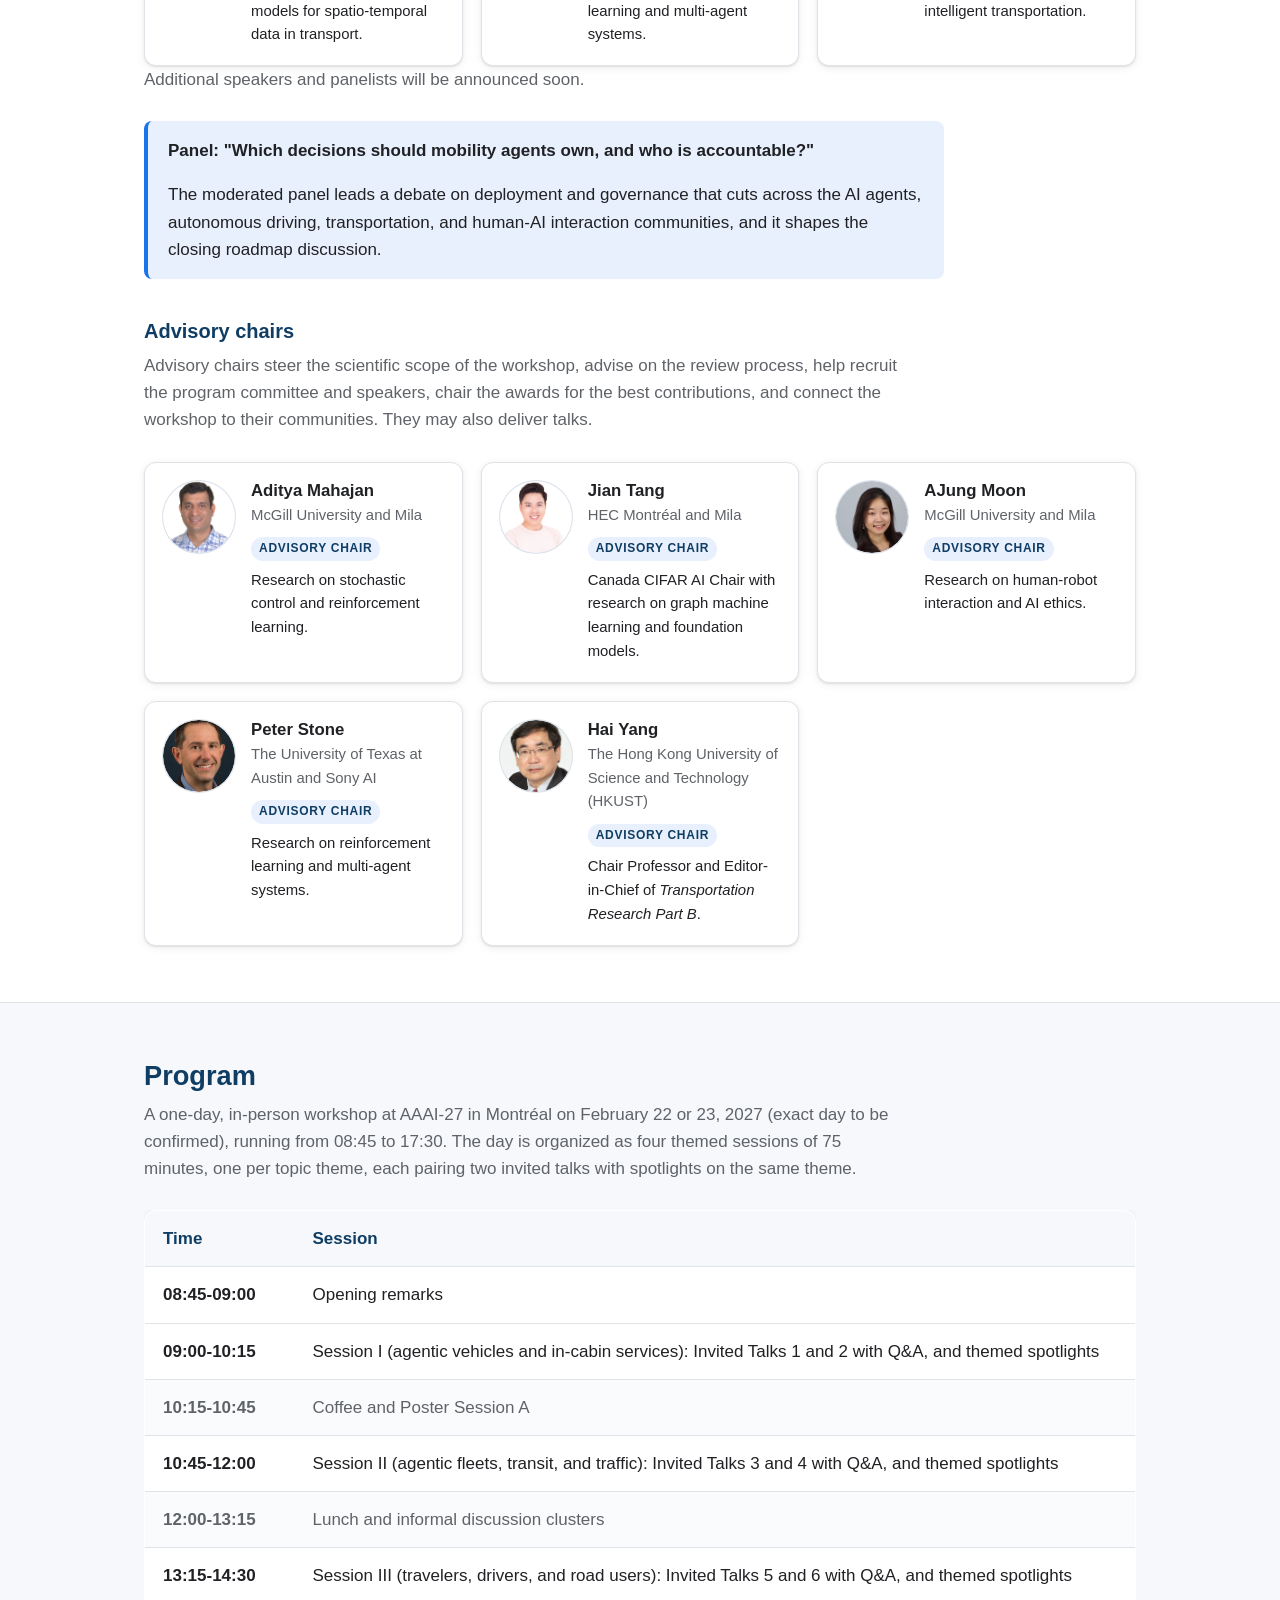
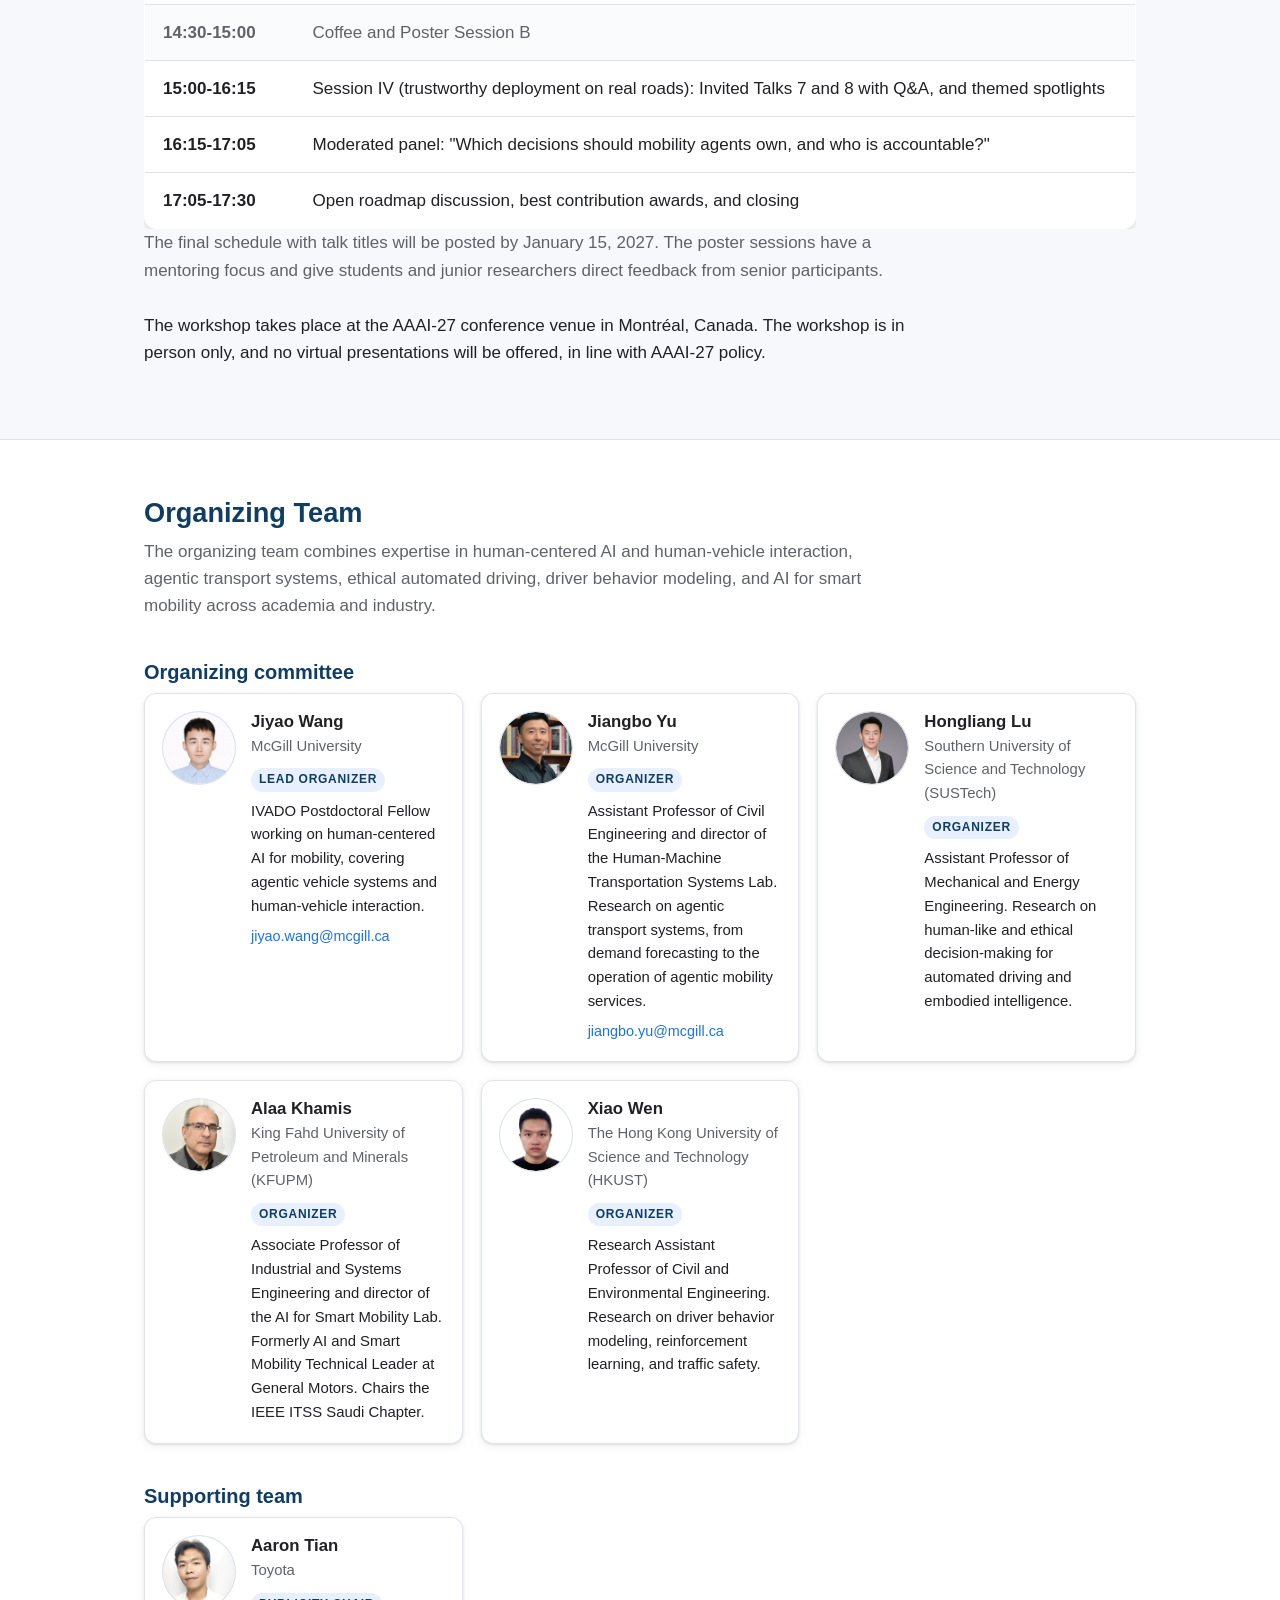
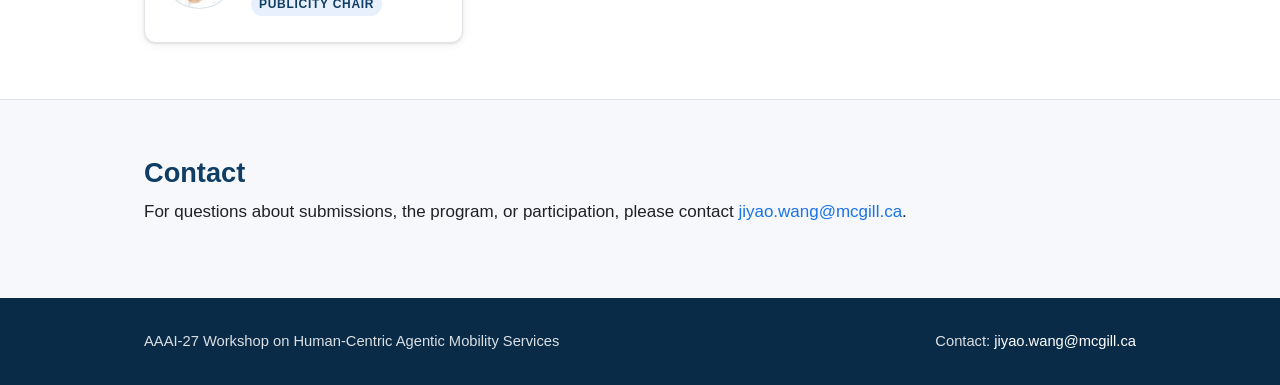
==== commit 11441a6f: "Show Tianyu Shi in the speakers and panelists list He confirmed his participation. Raphaël Frank sta" ====
--- a/index.html
+++ b/index.html
@@ -145,6 +145,14 @@
               <p class="bio">Research on reinforcement learning and multi-agent systems.</p>
             </div>
           </div>
+          <div class="person">
+            <div class="avatar"><img src="assets/people/tianyu-shi.jpg" alt="Photo of Tianyu Shi" loading="lazy" width="72" height="72"></div>
+            <div>
+              <h4>Tianyu Shi</h4>
+              <p class="affil">McGill University</p>
+              <p class="bio">Research on multi-agent reinforcement learning for intelligent transportation.</p>
+            </div>
+          </div>
           <!-- Hidden until the full speaker and panelist list is confirmed.
           <div class="person">
             <div class="avatar"><img src="assets/people/raphael-frank.jpg" alt="Photo of Raphaël Frank" loading="lazy" width="72" height="72"></div>
@@ -152,14 +160,6 @@
               <h4>Raphaël Frank</h4>
               <p class="affil">University of Luxembourg</p>
               <p class="bio">Associate Professor and Chief Scientist at SnT, and head of the 360Lab.</p>
-            </div>
-          </div>
-          <div class="person">
-            <div class="avatar"><img src="assets/people/tianyu-shi.jpg" alt="Photo of Tianyu Shi" loading="lazy" width="72" height="72"></div>
-            <div>
-              <h4>Tianyu Shi</h4>
-              <p class="affil">McGill University</p>
-              <p class="bio">Research on multi-agent reinforcement learning for intelligent transportation.</p>
             </div>
           </div>
           -->
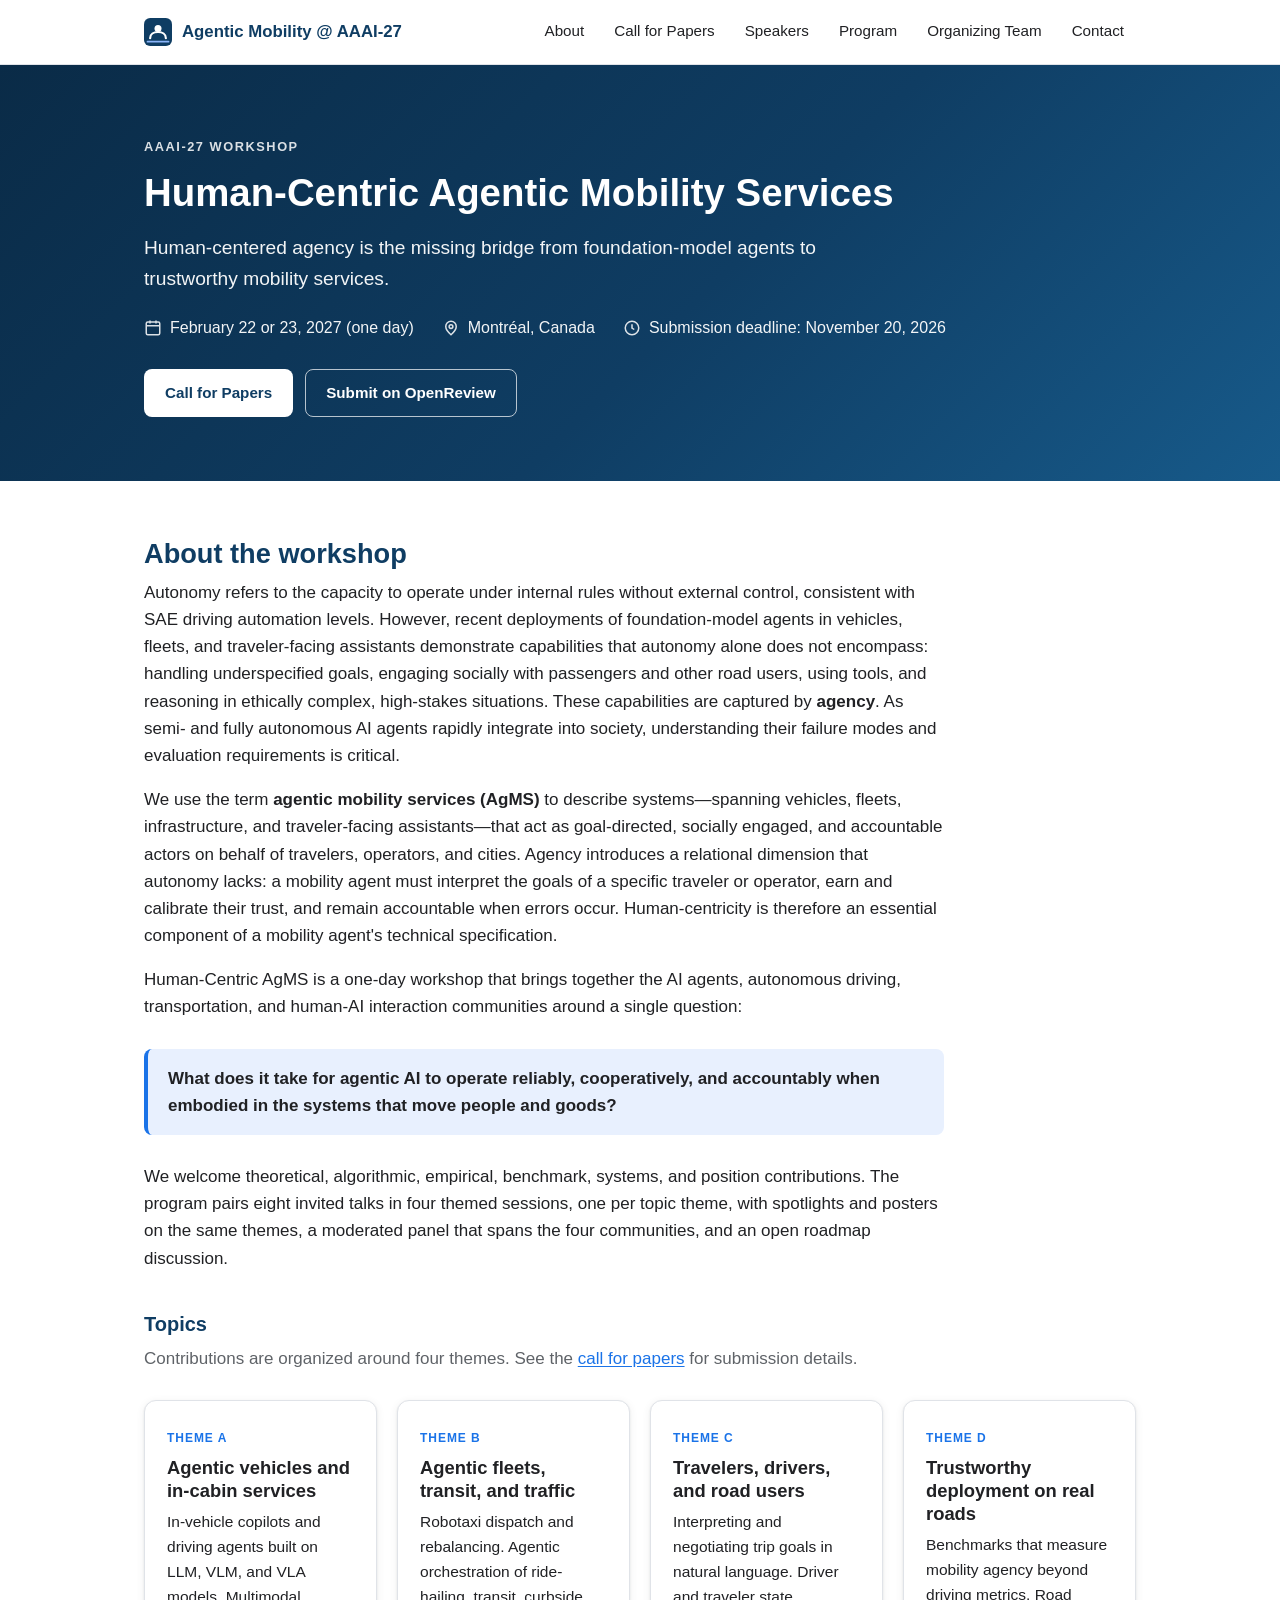
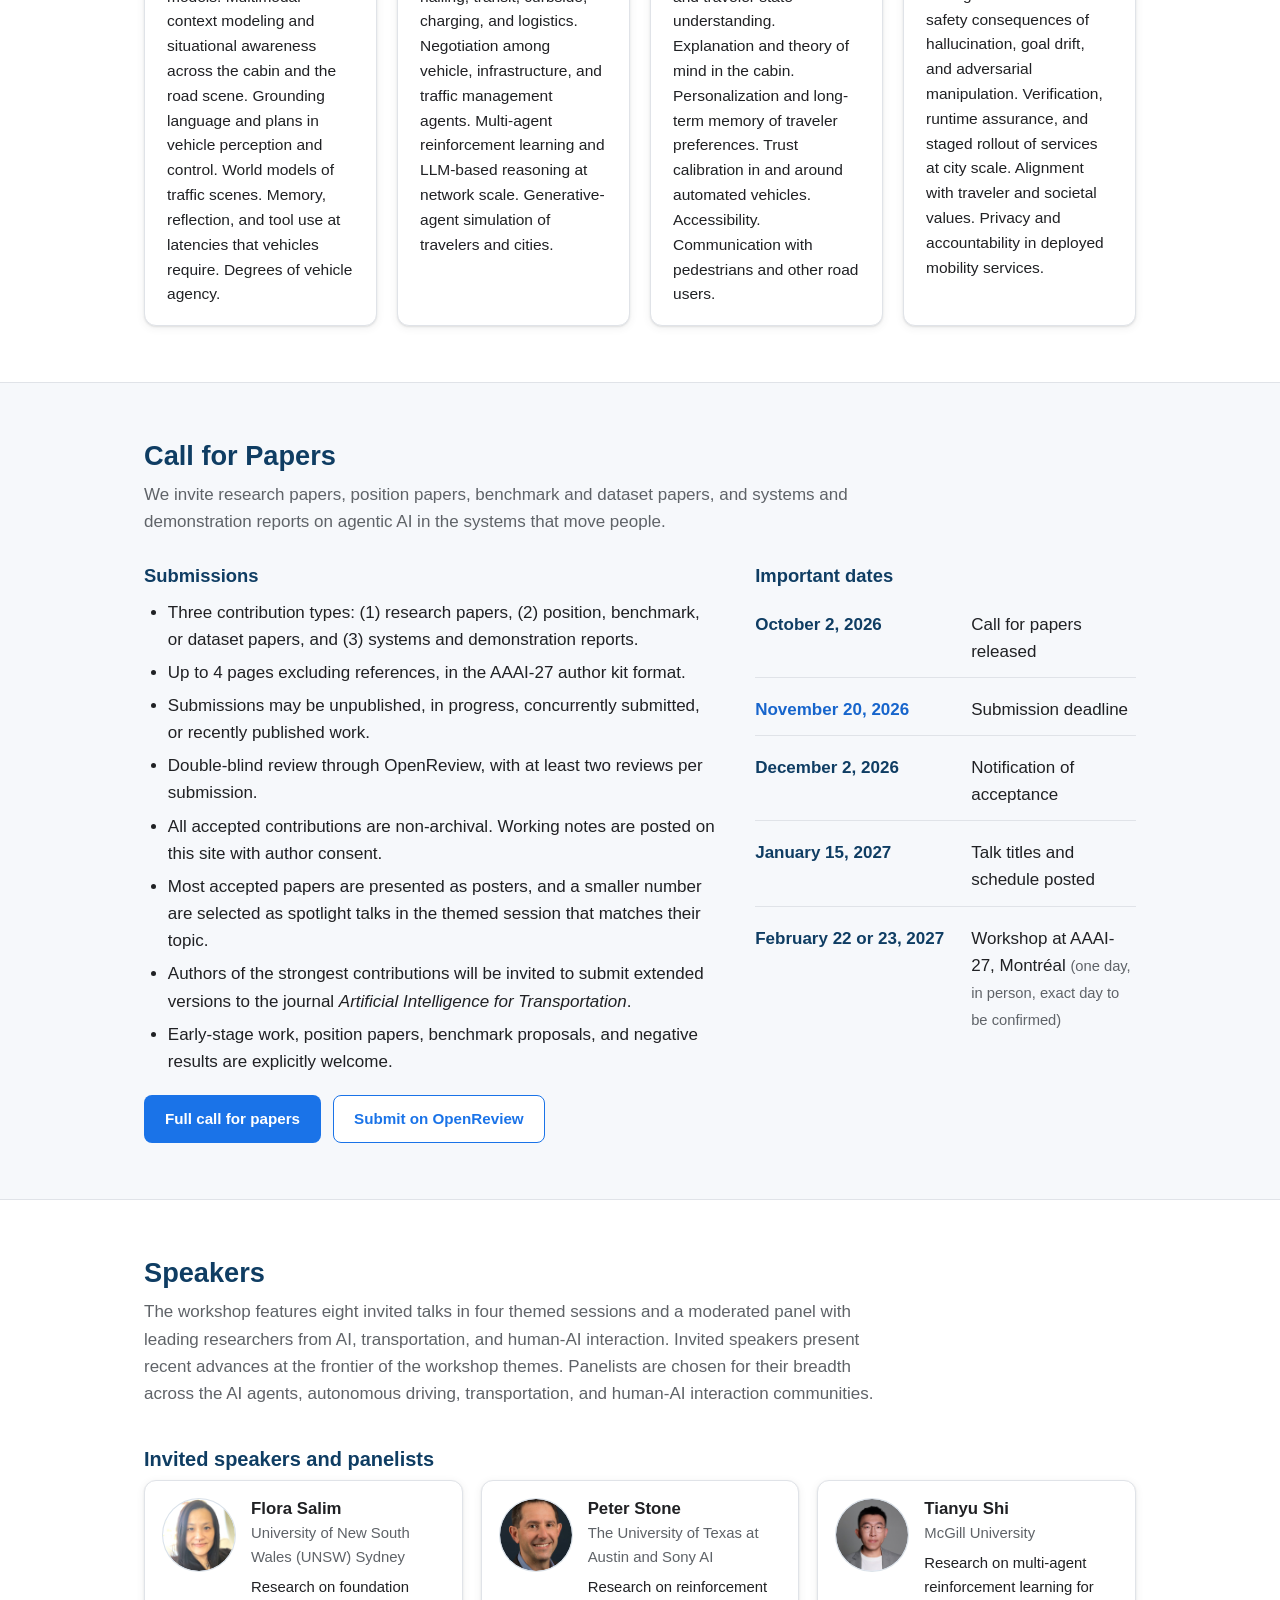
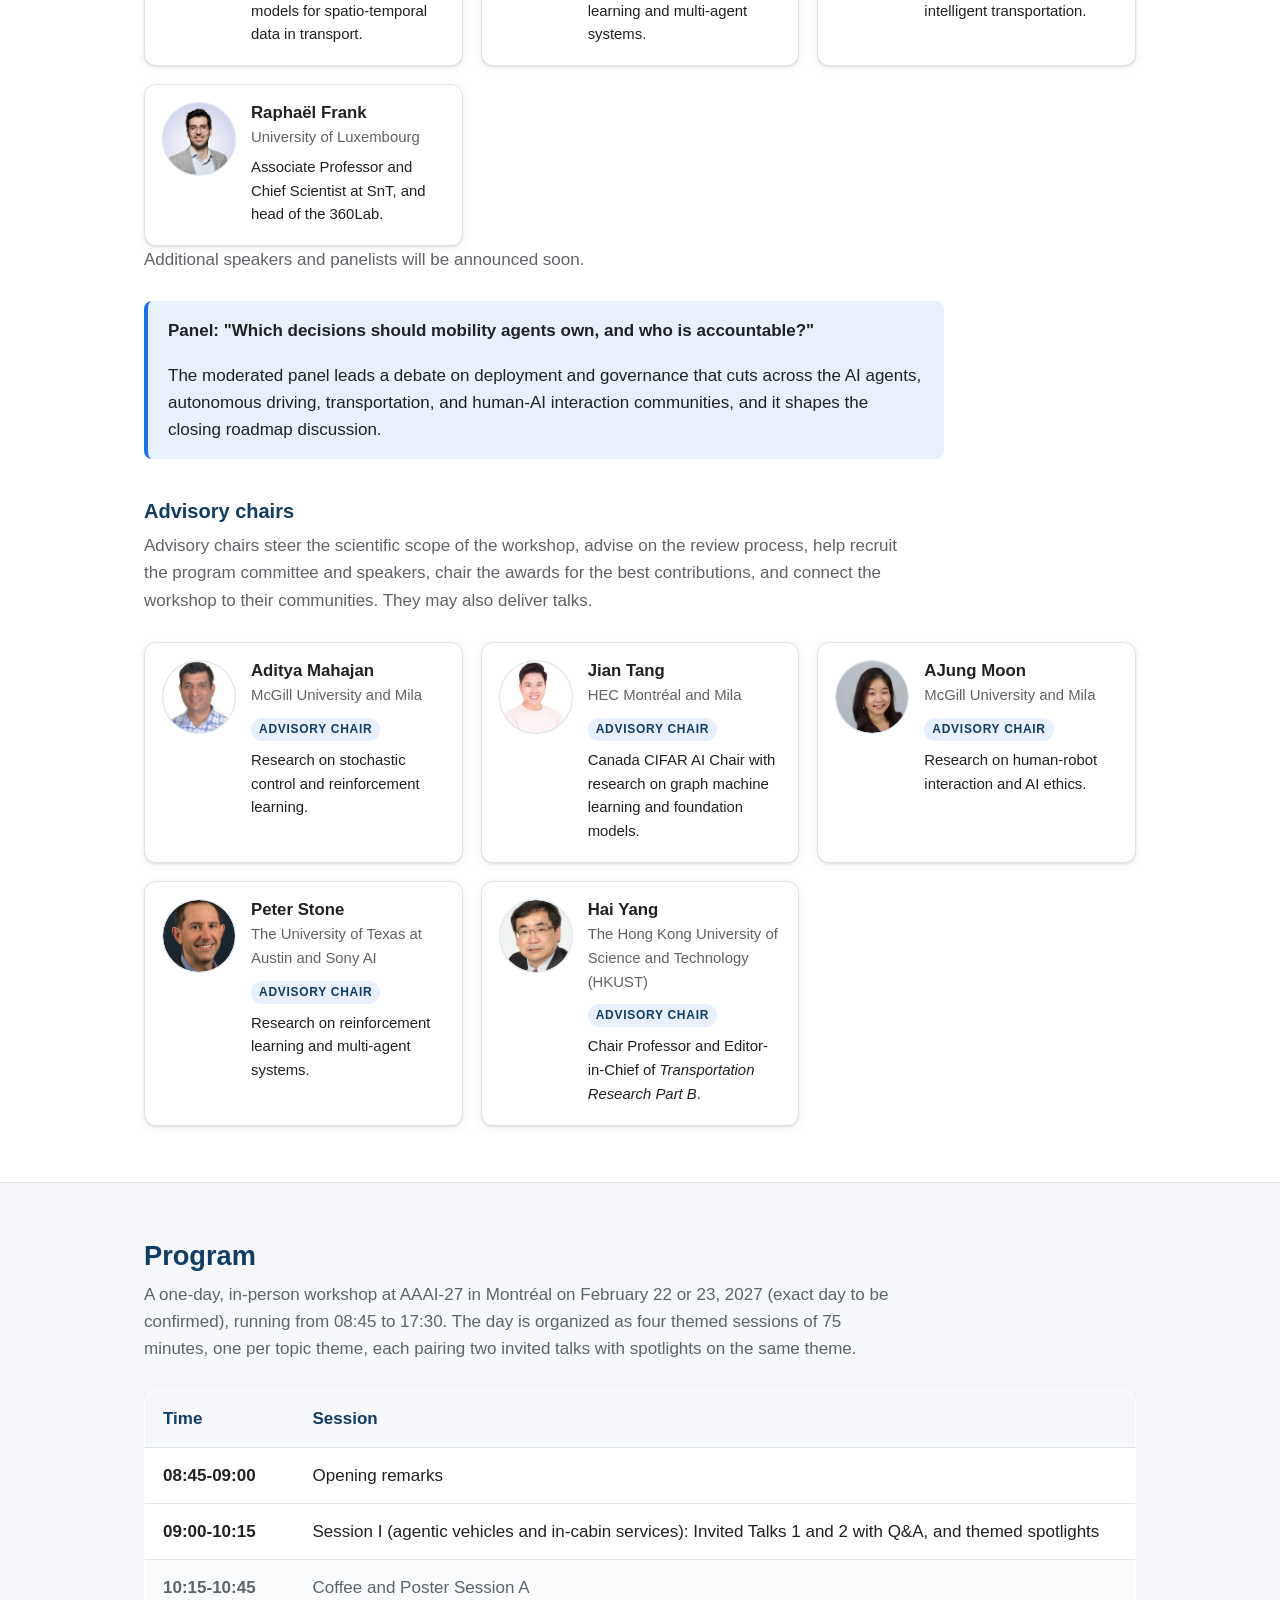
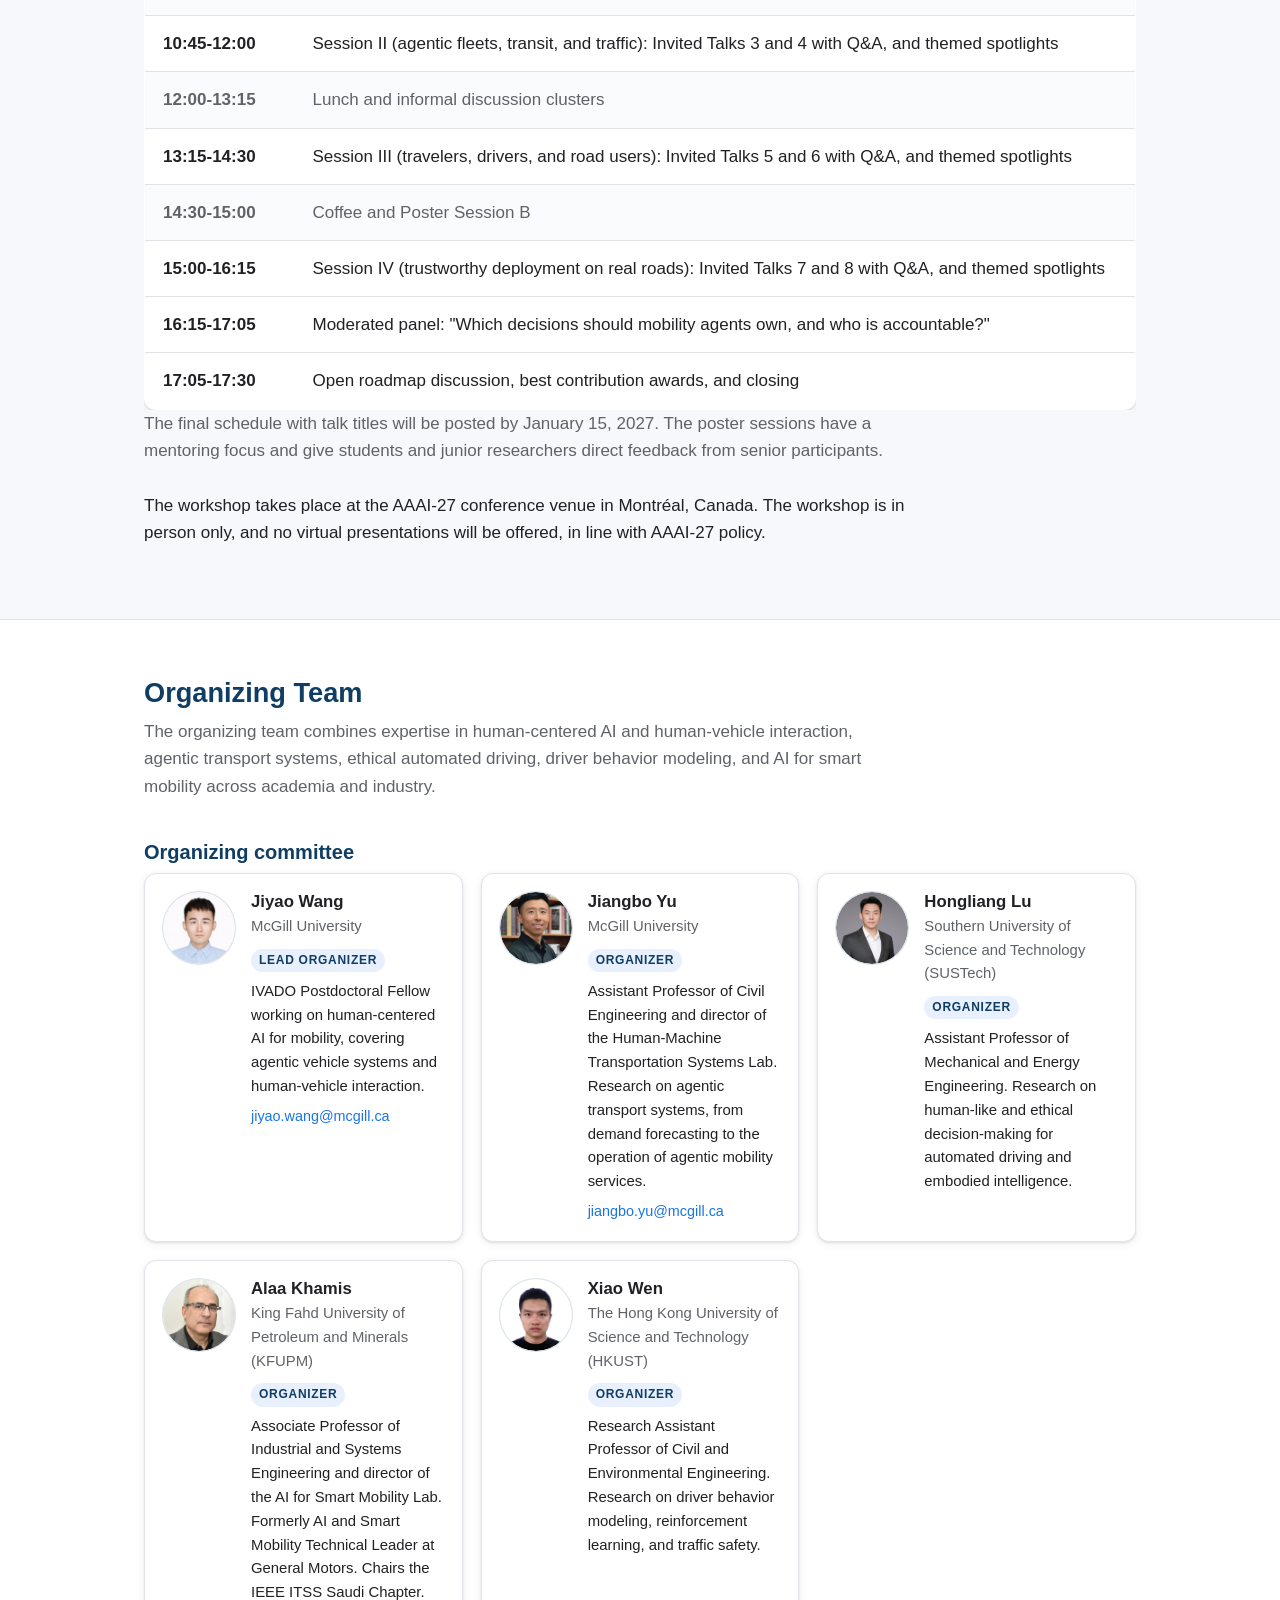
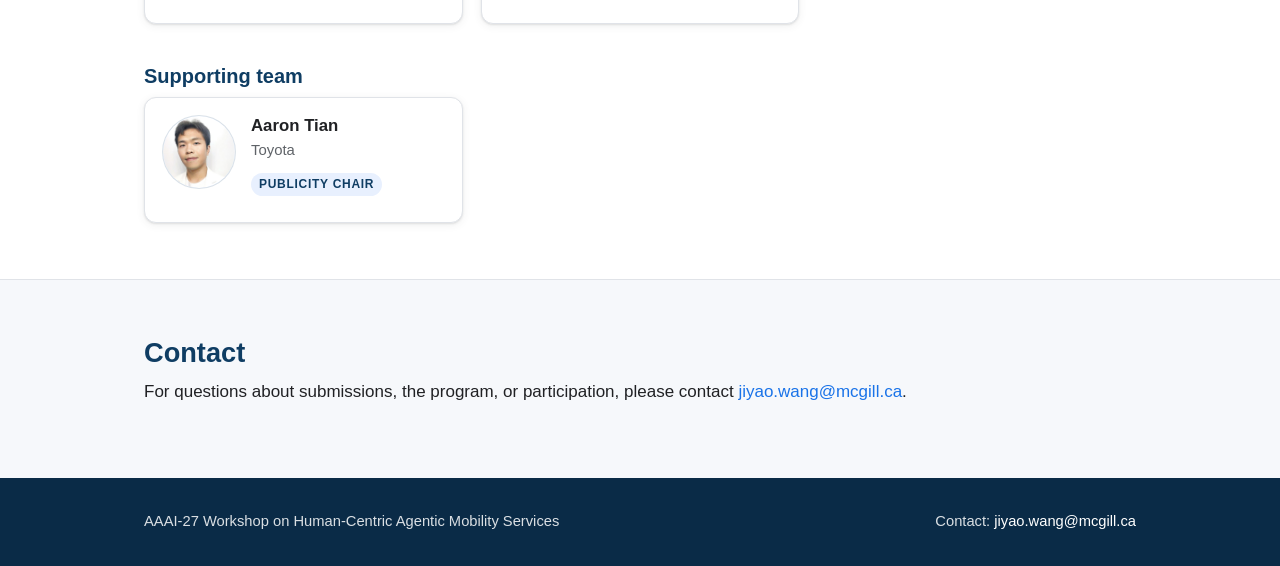
==== commit a778cebd: "Show Raphaël Frank in the speakers and panelists list The organizers confirmed his participation, so" ====
--- a/index.html
+++ b/index.html
@@ -153,7 +153,6 @@
               <p class="bio">Research on multi-agent reinforcement learning for intelligent transportation.</p>
             </div>
           </div>
-          <!-- Hidden until the full speaker and panelist list is confirmed.
           <div class="person">
             <div class="avatar"><img src="assets/people/raphael-frank.jpg" alt="Photo of Raphaël Frank" loading="lazy" width="72" height="72"></div>
             <div>
@@ -162,7 +161,6 @@
               <p class="bio">Associate Professor and Chief Scientist at SnT, and head of the 360Lab.</p>
             </div>
           </div>
-          -->
         </div>
         <p class="section-intro">Additional speakers and panelists will be announced soon.</p>
 
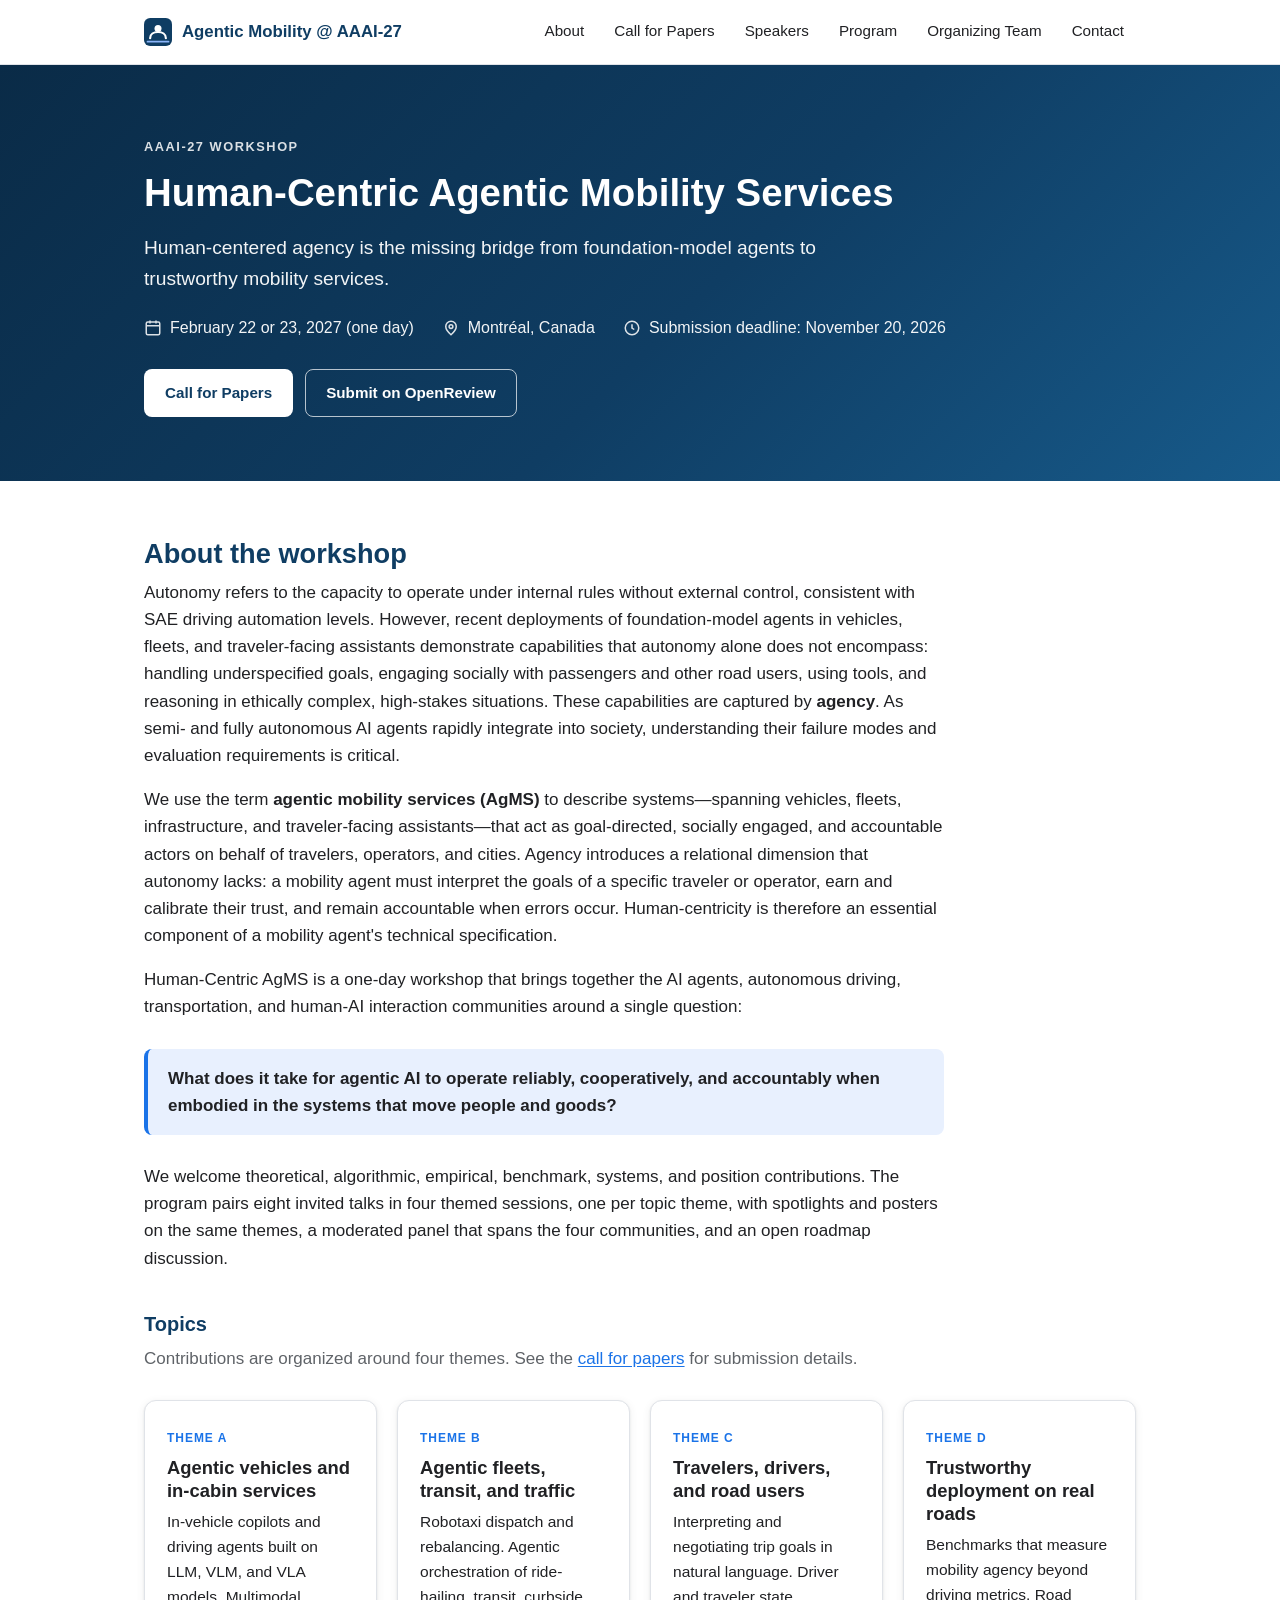
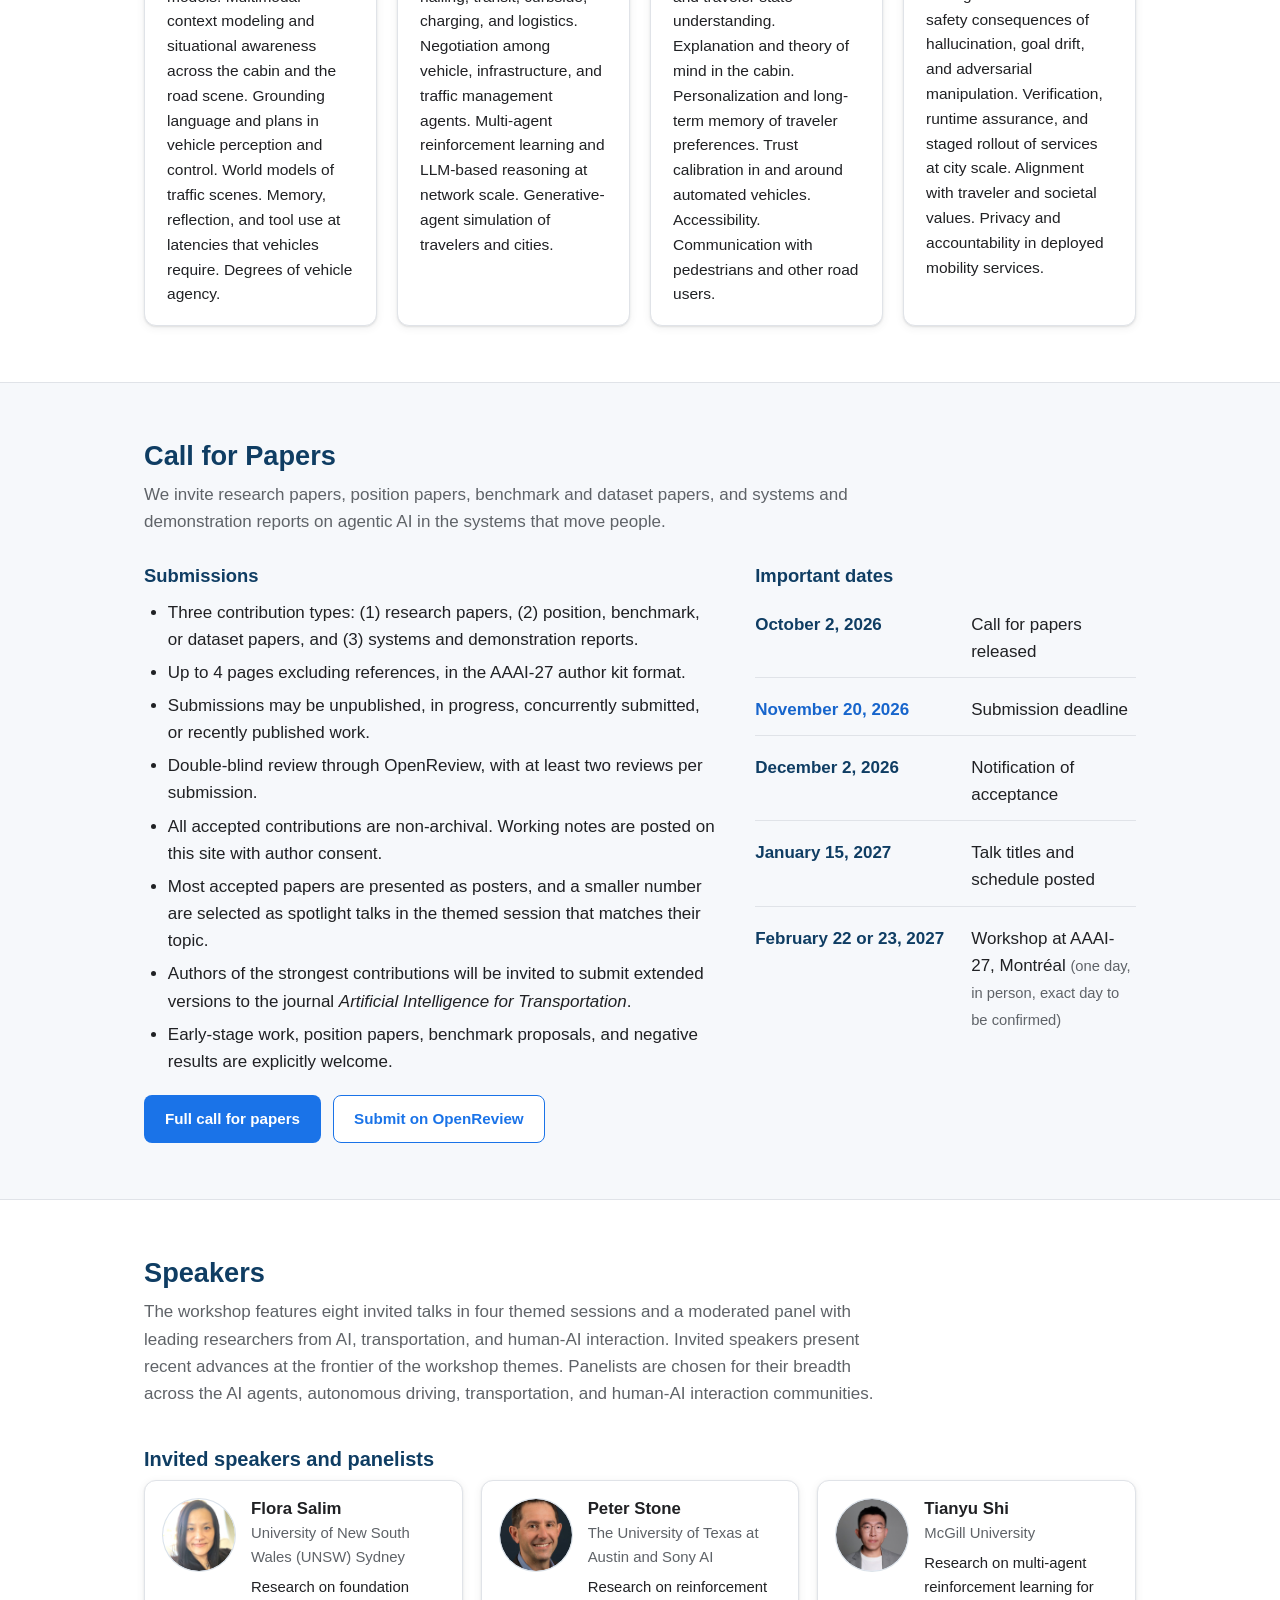
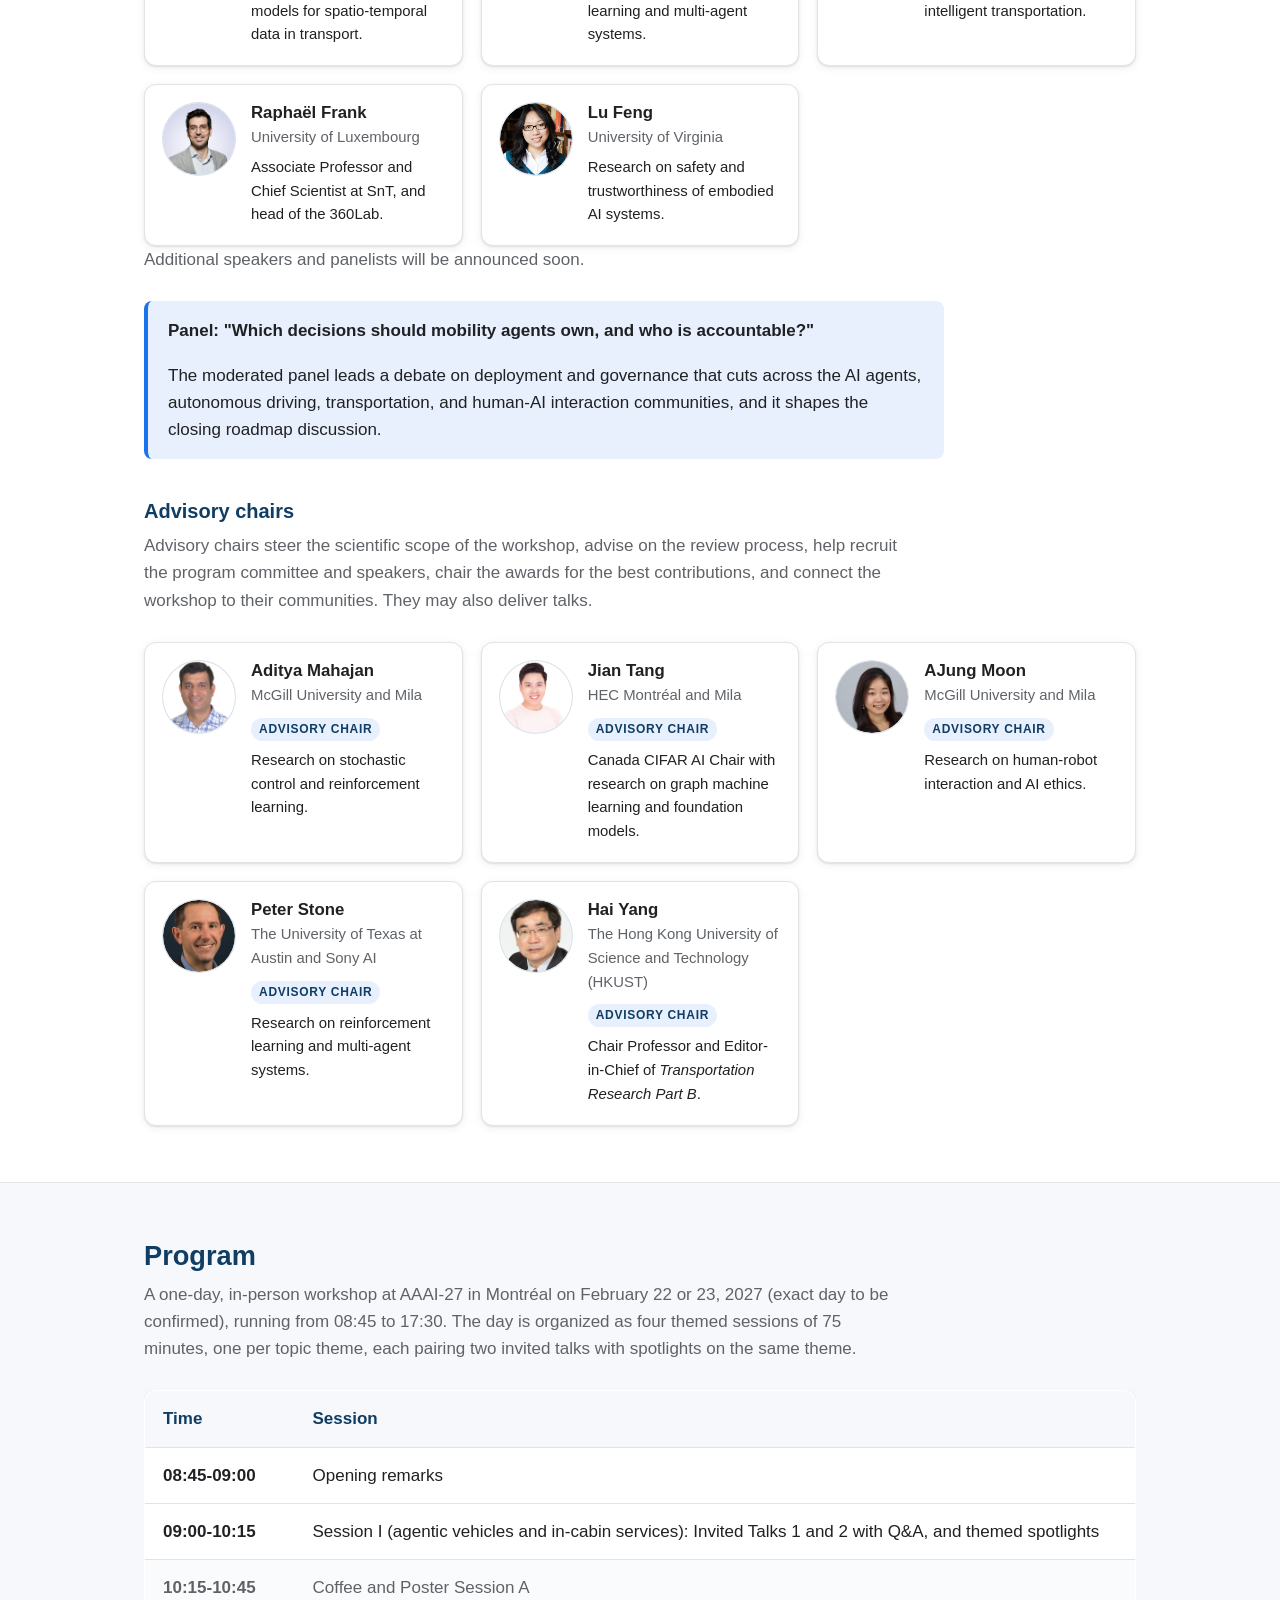
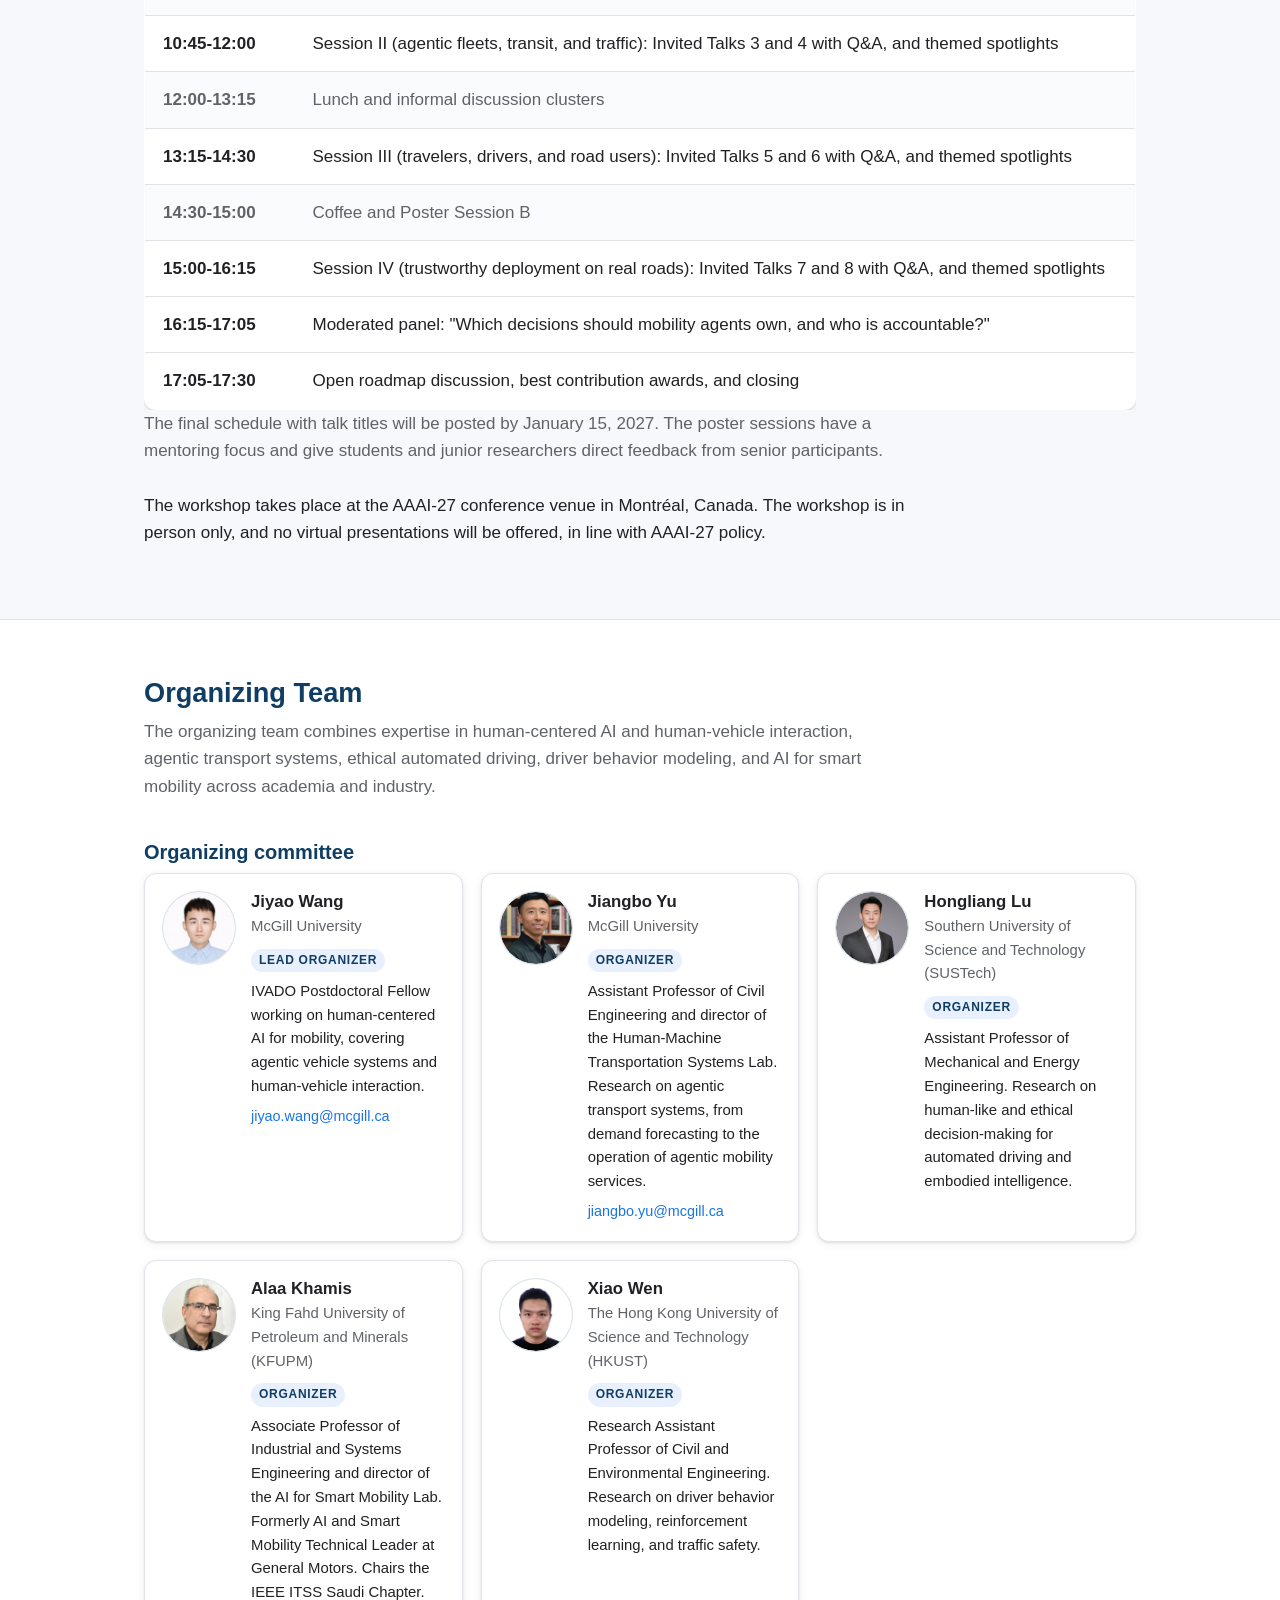
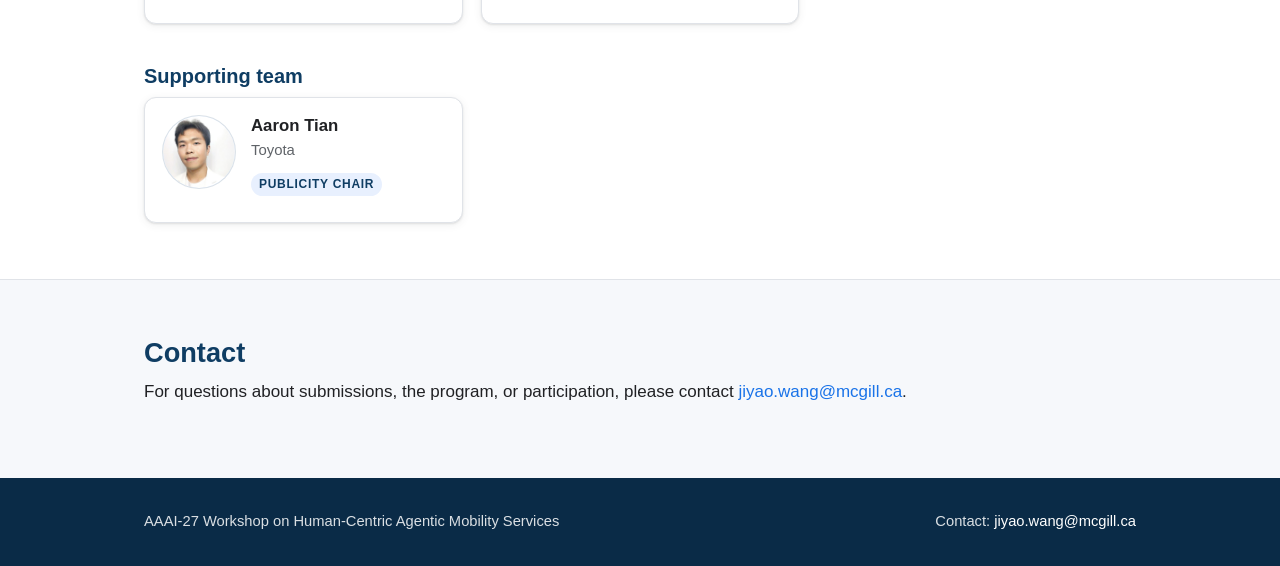
==== commit 9e1cbfac: "Add Lu Feng to the speakers and panelists list" ====
--- a/index.html
+++ b/index.html
@@ -159,6 +159,14 @@
               <h4>Raphaël Frank</h4>
               <p class="affil">University of Luxembourg</p>
               <p class="bio">Associate Professor and Chief Scientist at SnT, and head of the 360Lab.</p>
+            </div>
+          </div>
+          <div class="person">
+            <div class="avatar"><img src="assets/people/lu-feng.jpg" alt="Photo of Lu Feng" loading="lazy" width="72" height="72"></div>
+            <div>
+              <h4>Lu Feng</h4>
+              <p class="affil">University of Virginia</p>
+              <p class="bio">Research on safety and trustworthiness of embodied AI systems.</p>
             </div>
           </div>
         </div>
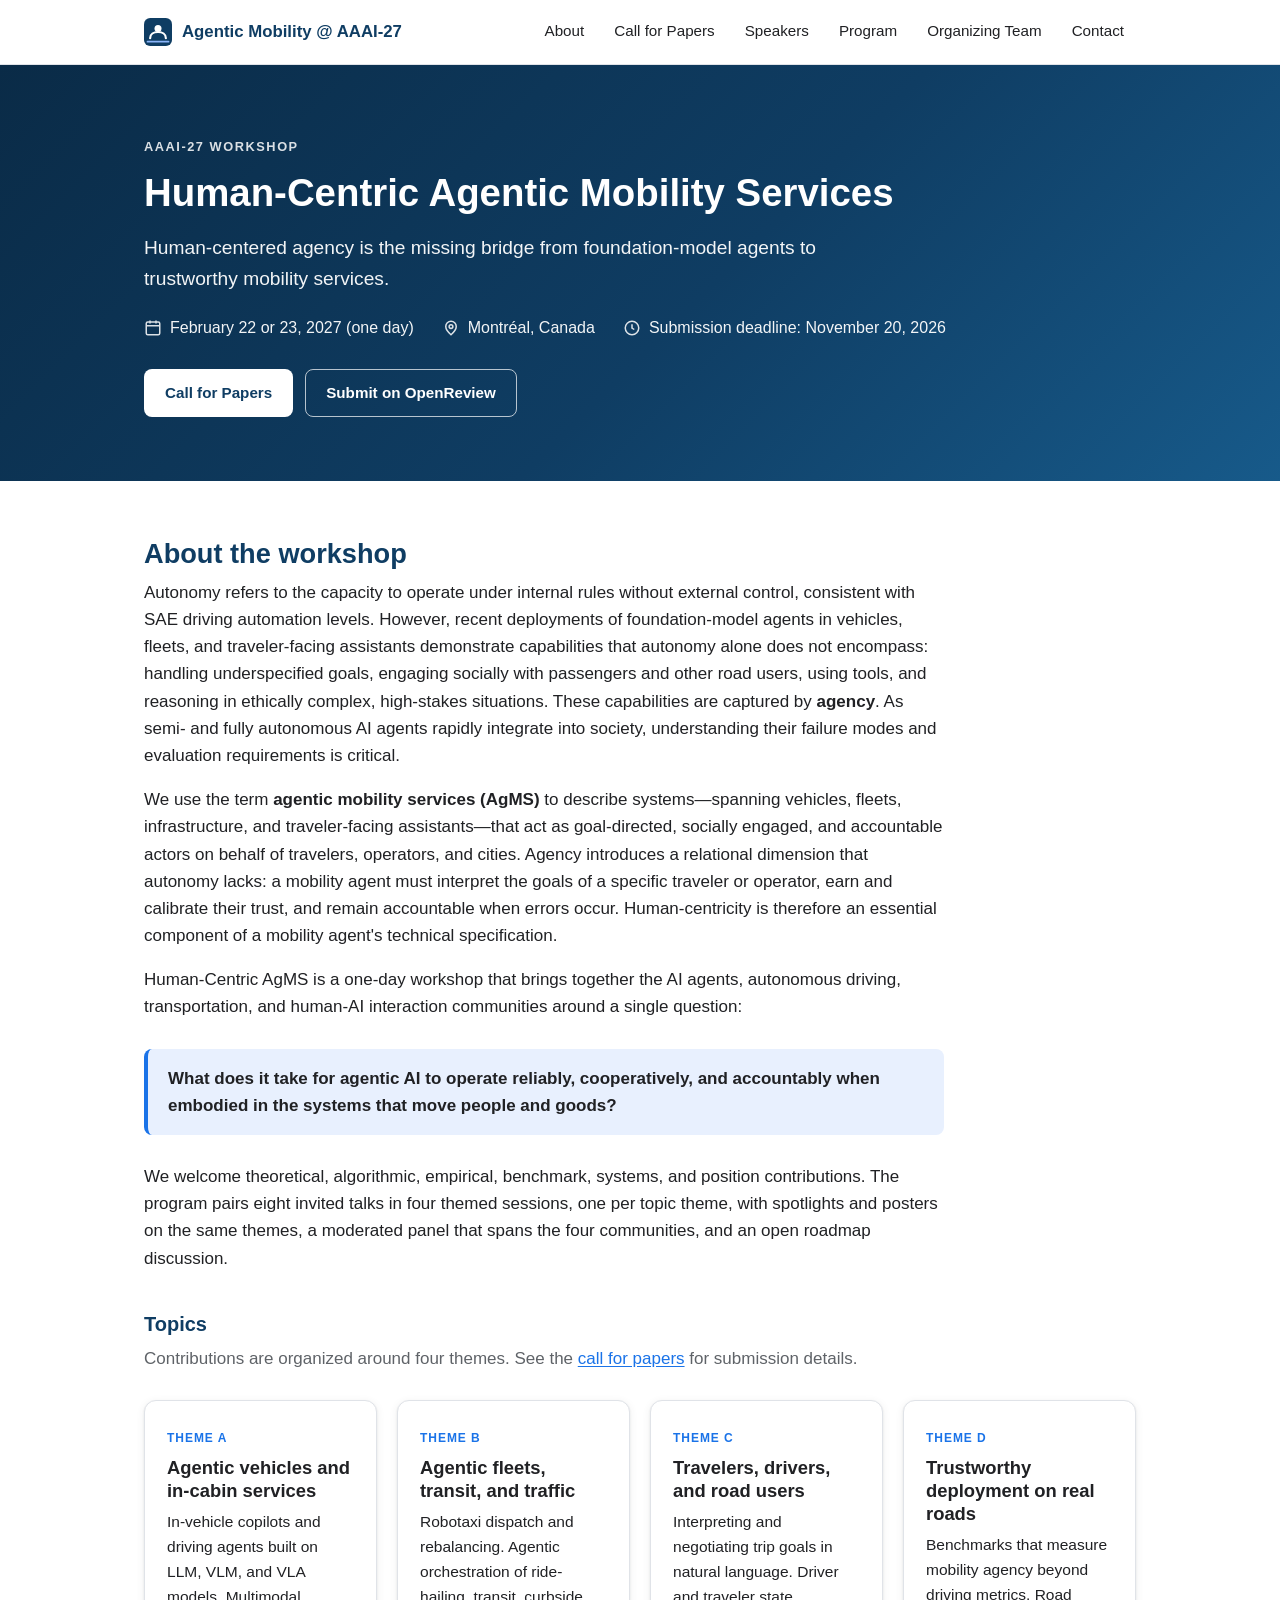
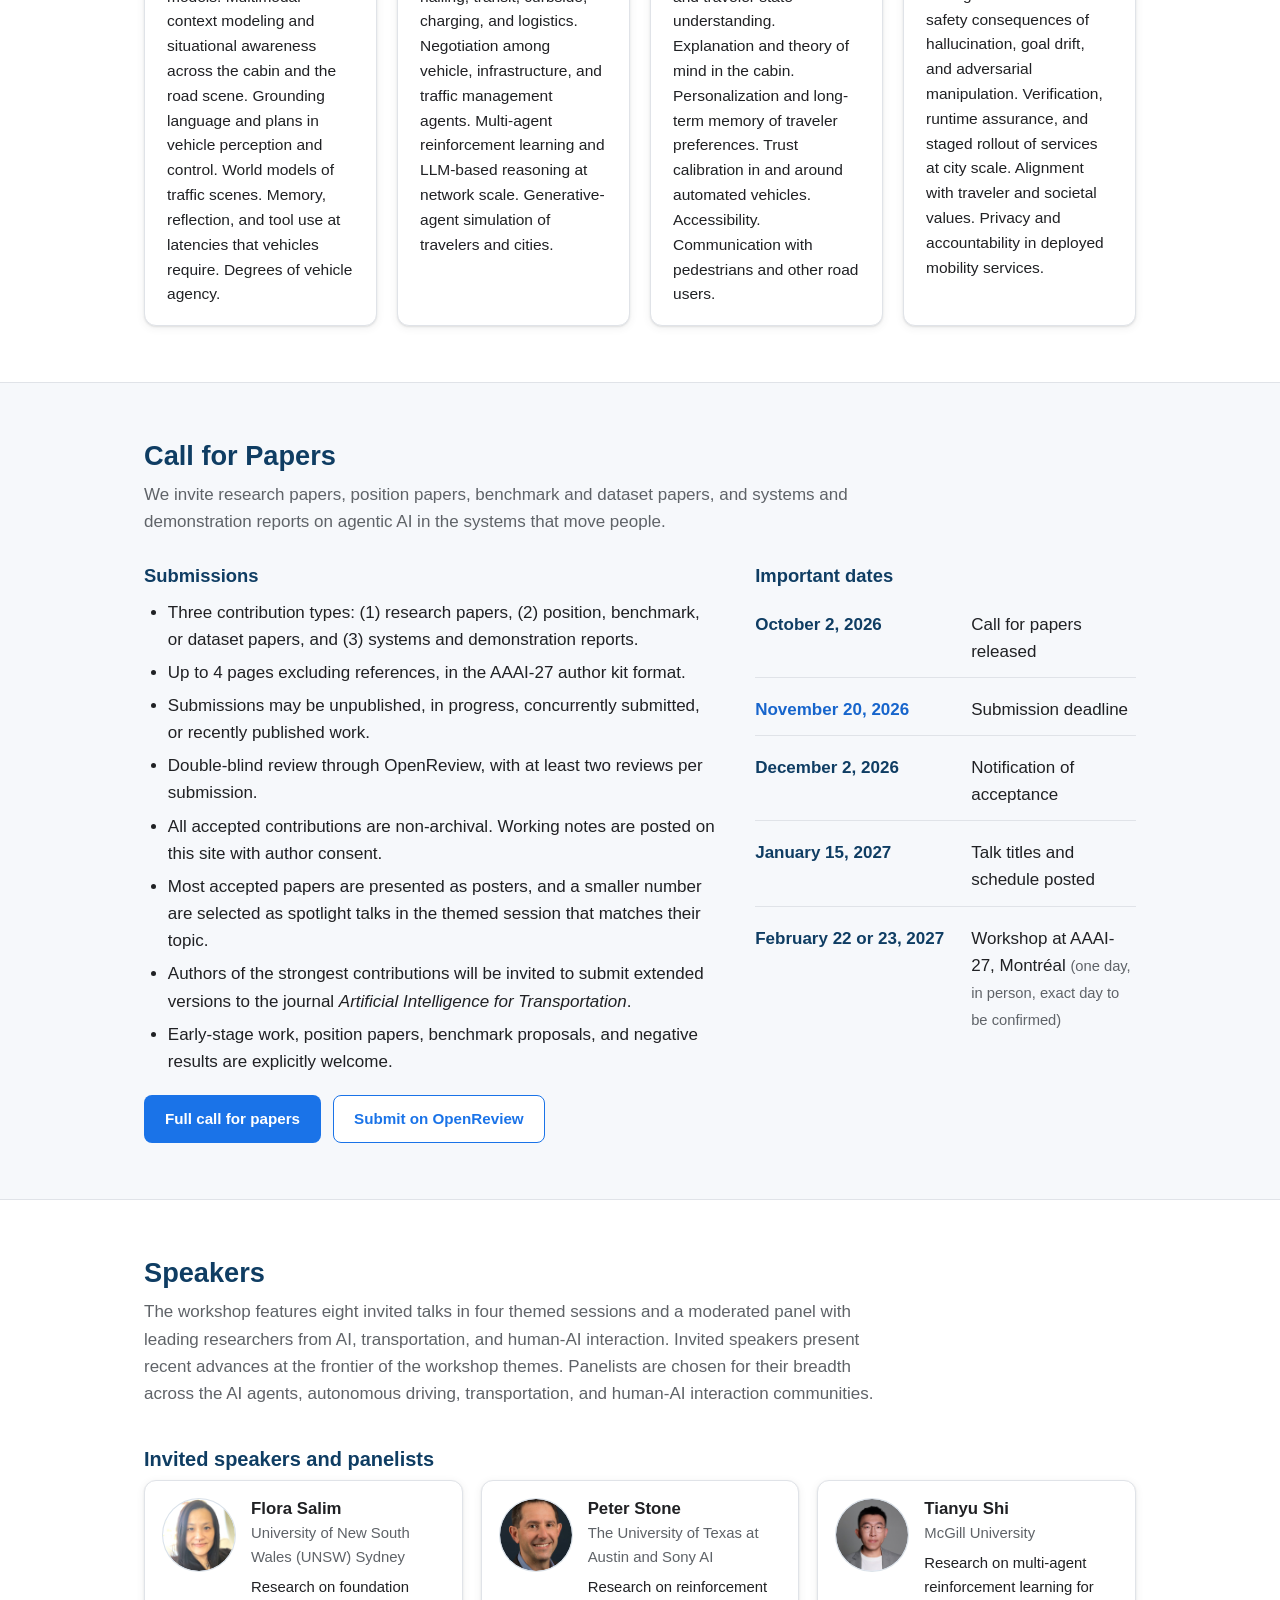
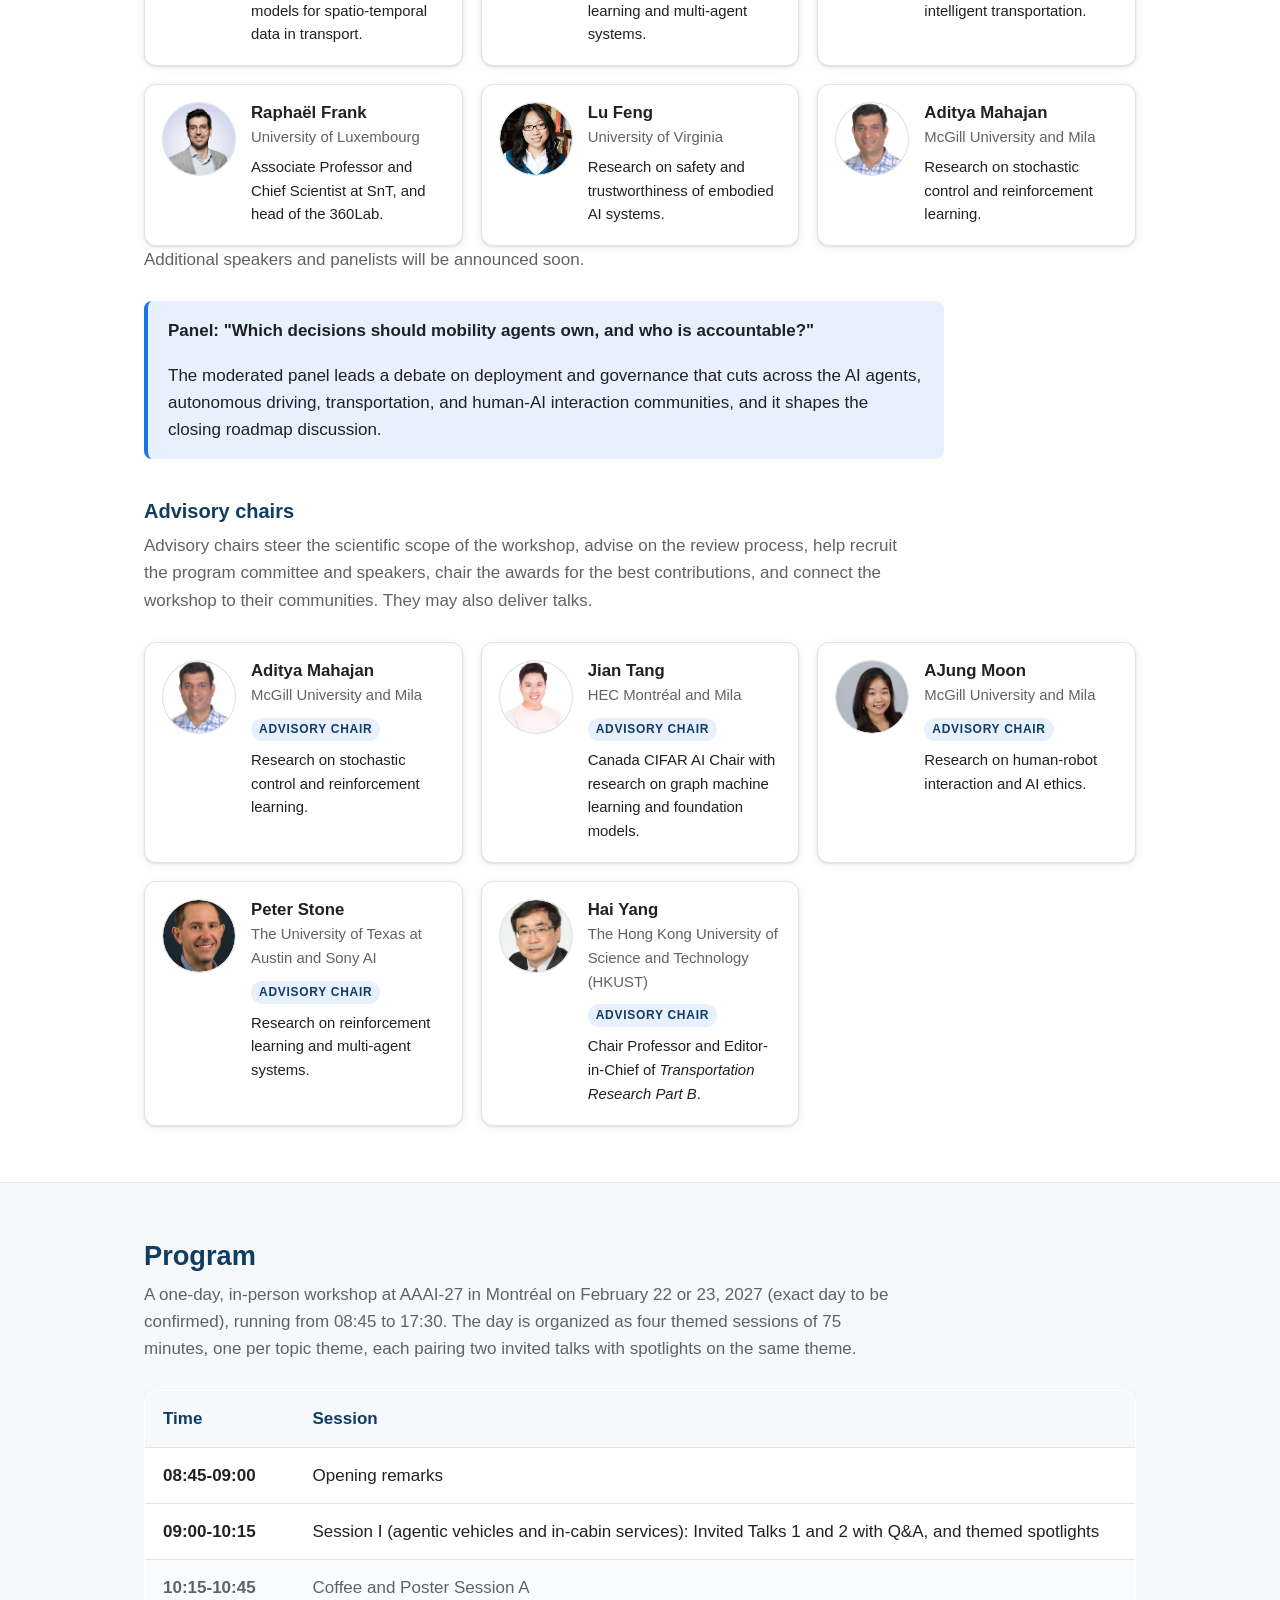
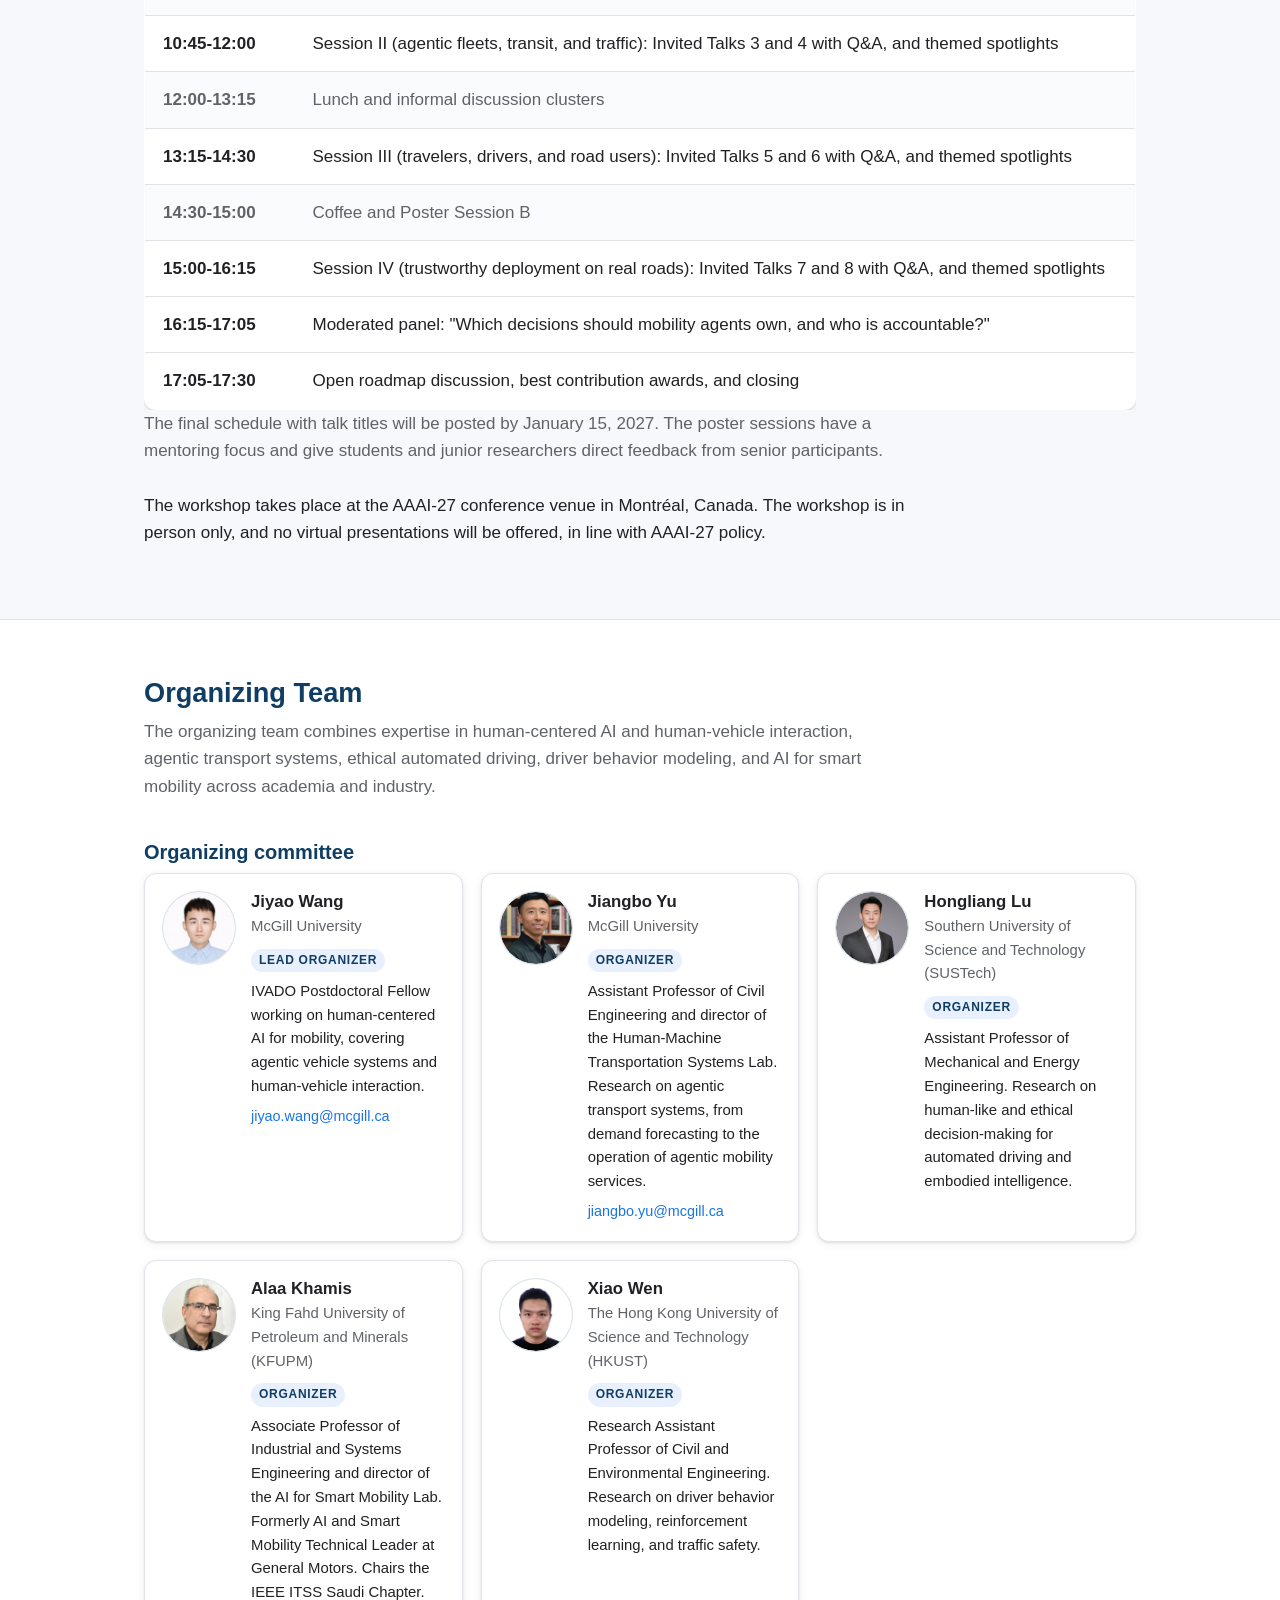
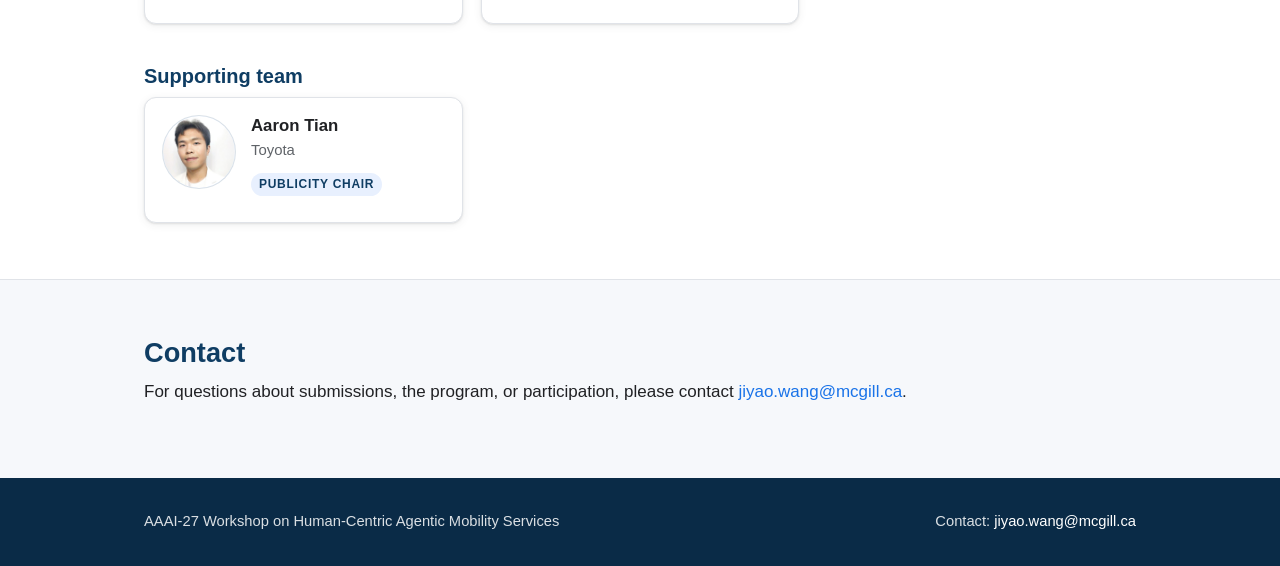
==== commit ac5d140d: "Add Aditya Mahajan to the speakers and panelists list The organizers confirmed his participation. He" ====
--- a/index.html
+++ b/index.html
@@ -167,6 +167,14 @@
               <h4>Lu Feng</h4>
               <p class="affil">University of Virginia</p>
               <p class="bio">Research on safety and trustworthiness of embodied AI systems.</p>
+            </div>
+          </div>
+          <div class="person">
+            <div class="avatar"><img src="assets/people/aditya-mahajan.jpg" alt="Photo of Aditya Mahajan" loading="lazy" width="72" height="72"></div>
+            <div>
+              <h4>Aditya Mahajan</h4>
+              <p class="affil">McGill University and Mila</p>
+              <p class="bio">Research on stochastic control and reinforcement learning.</p>
             </div>
           </div>
         </div>
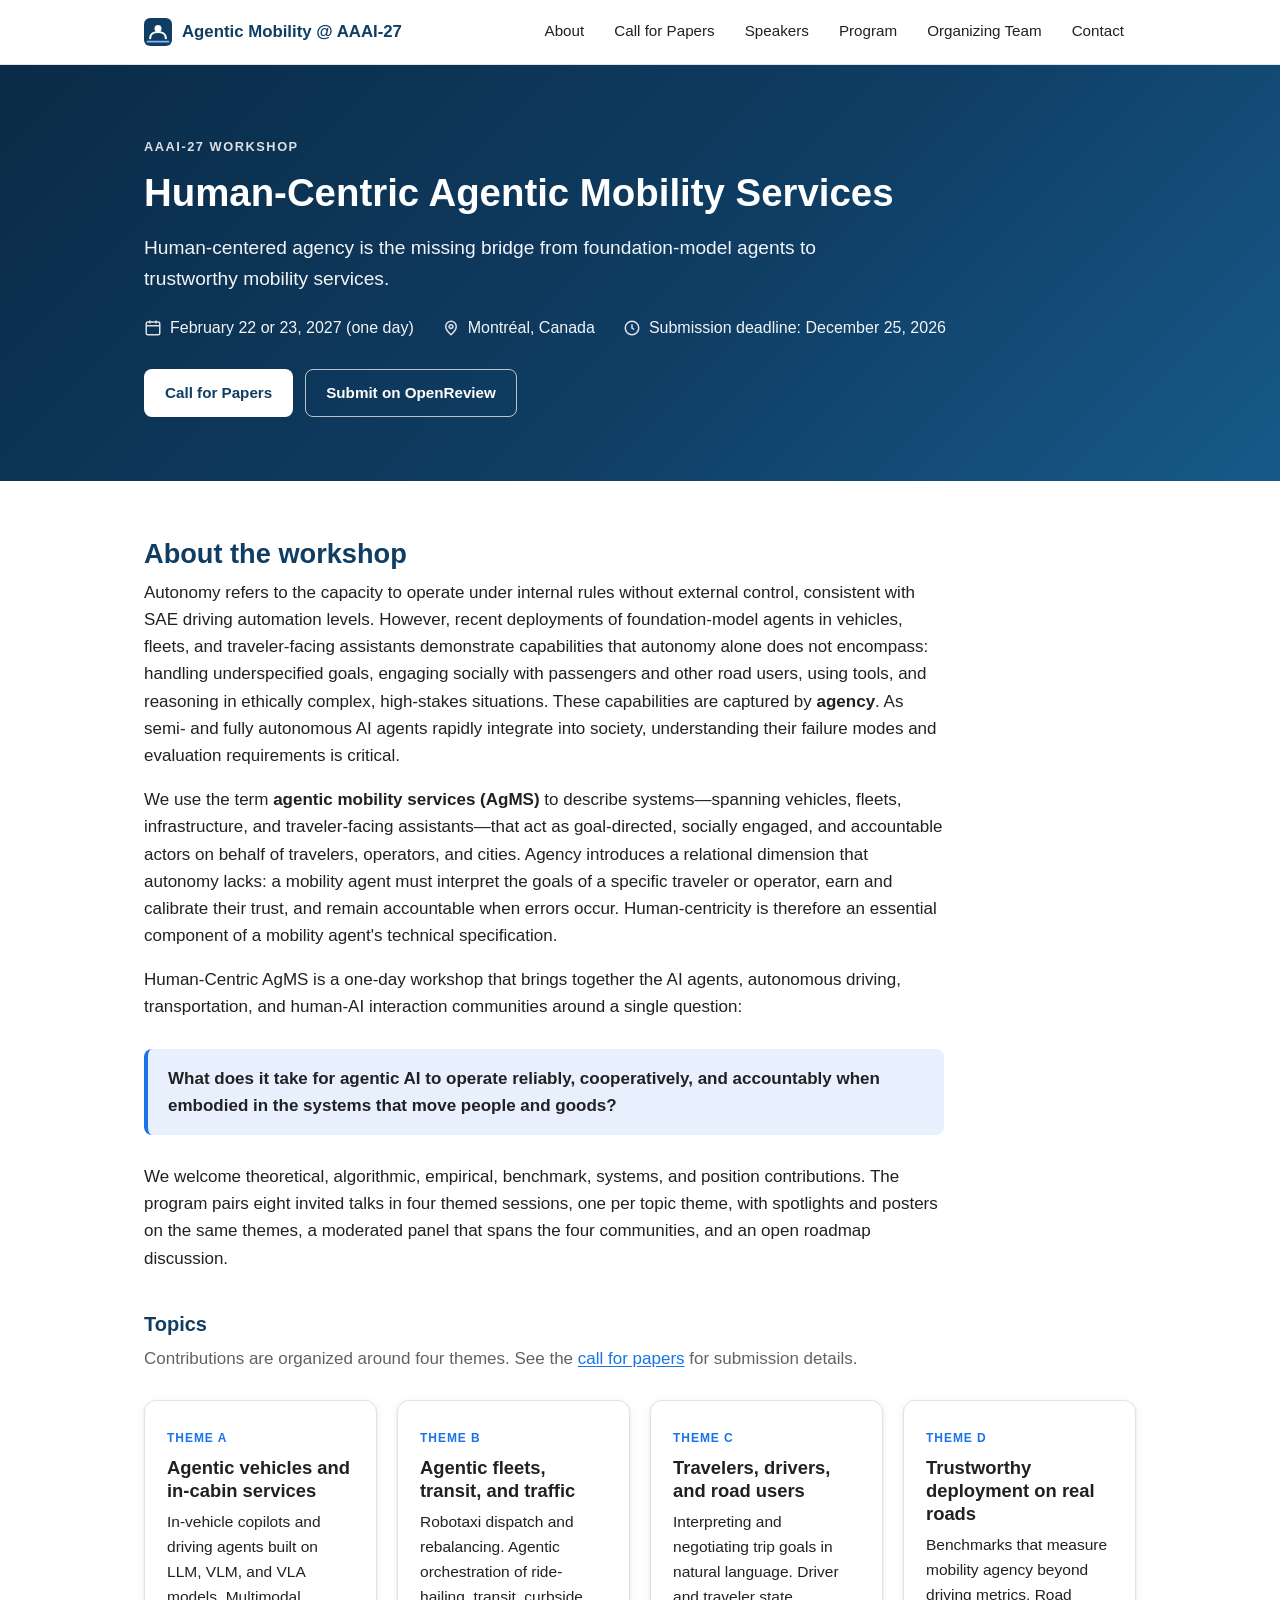
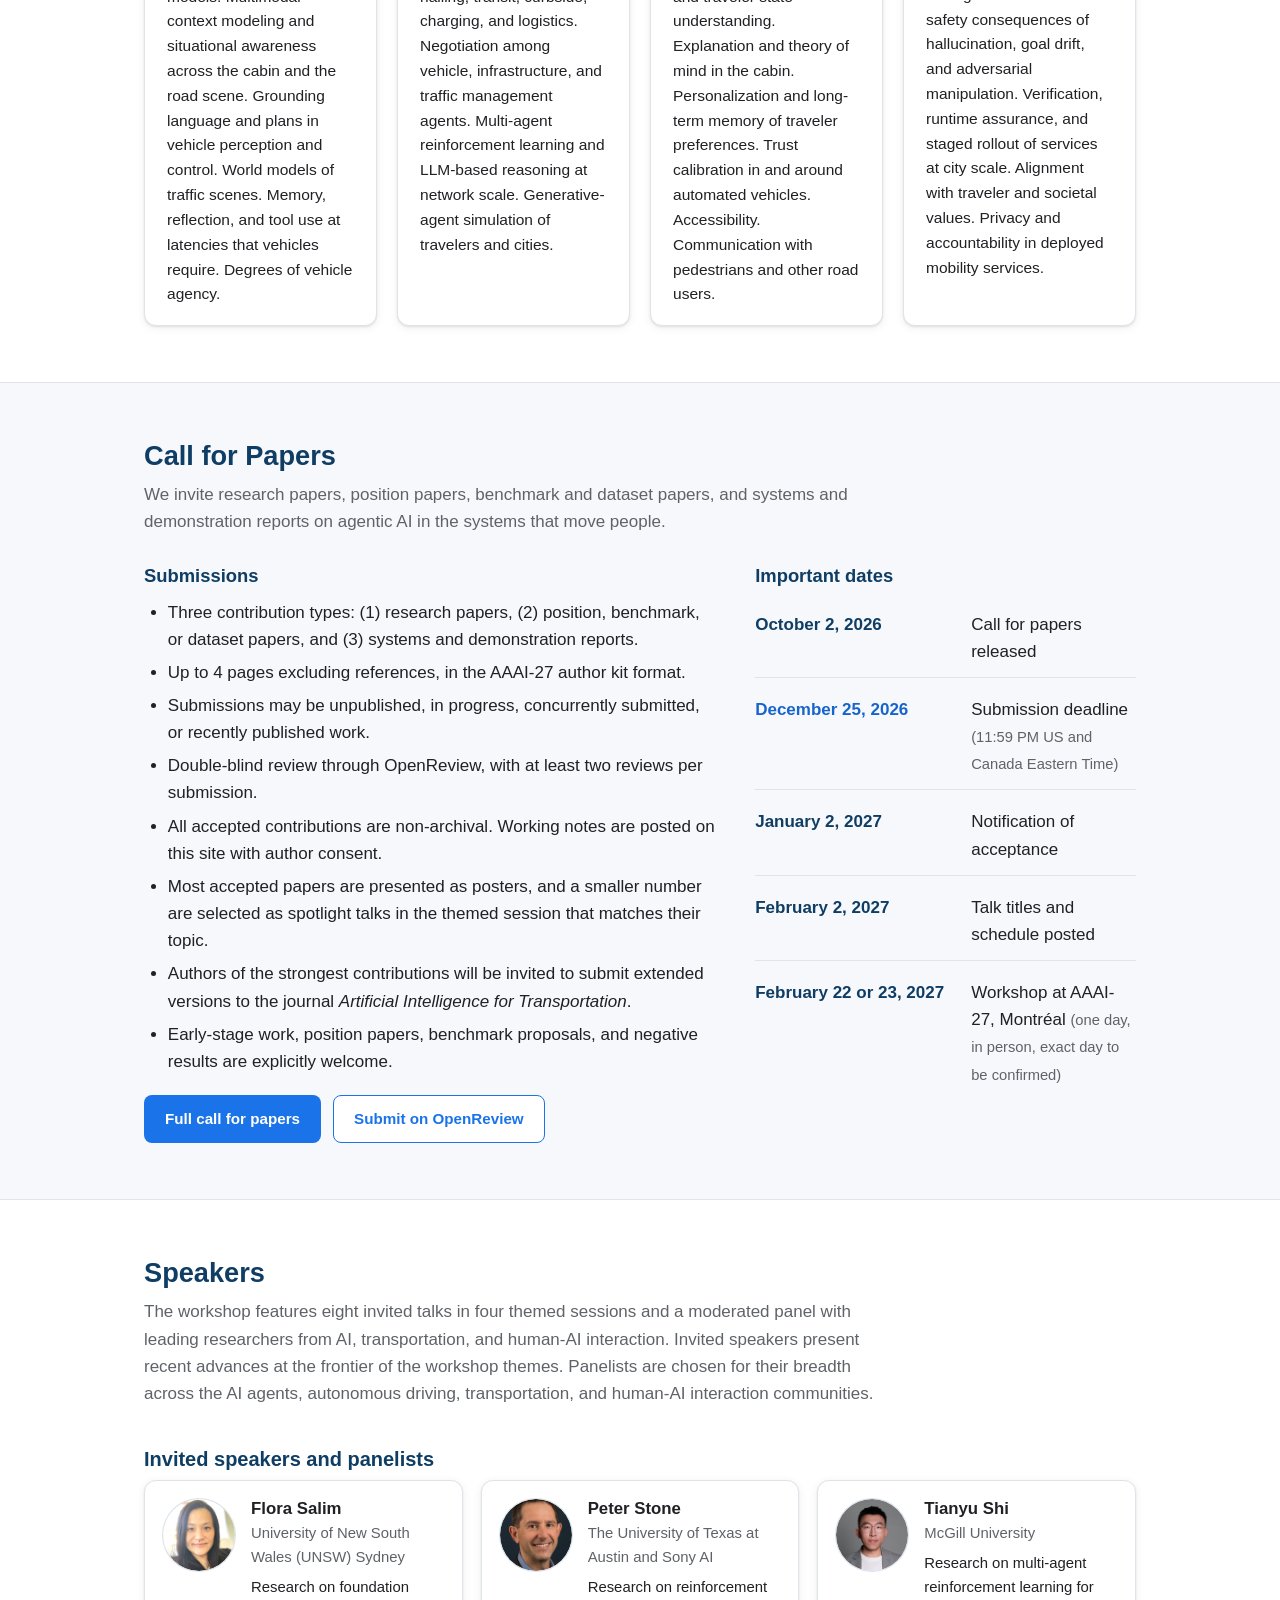
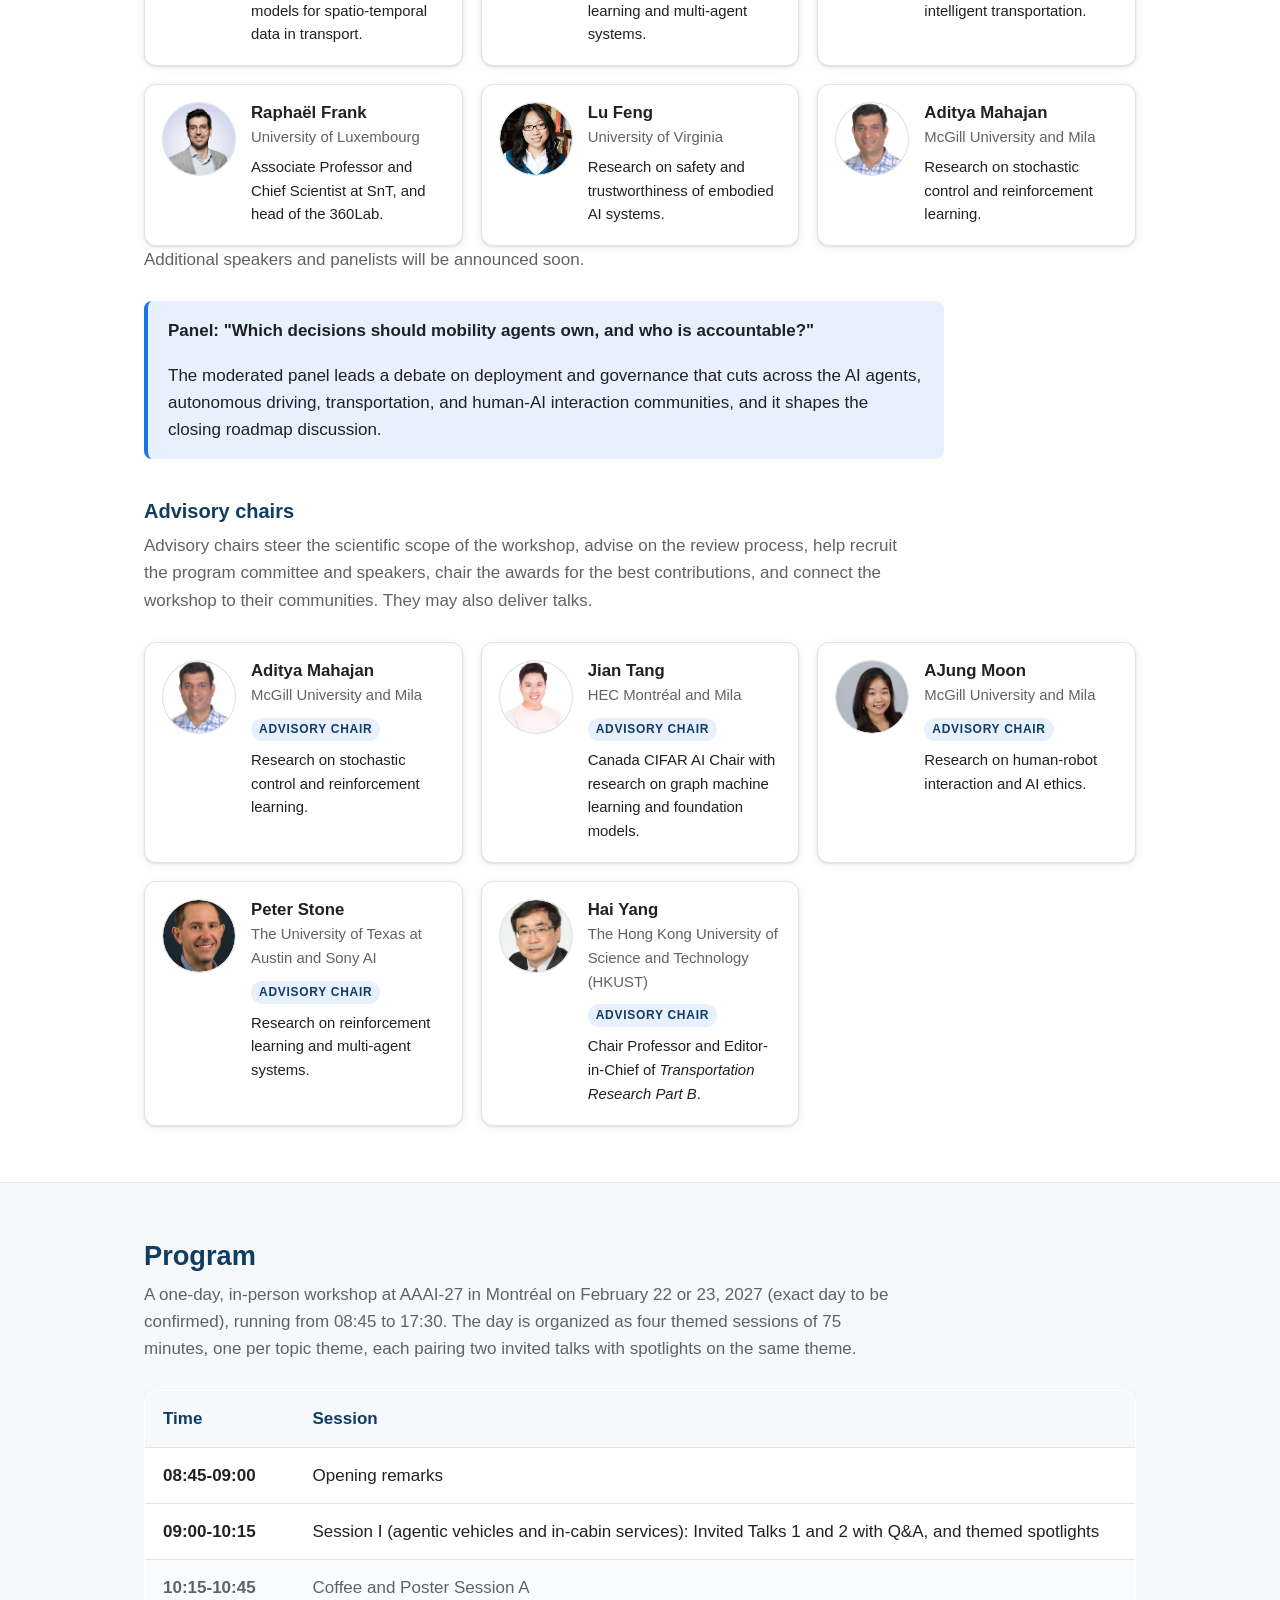
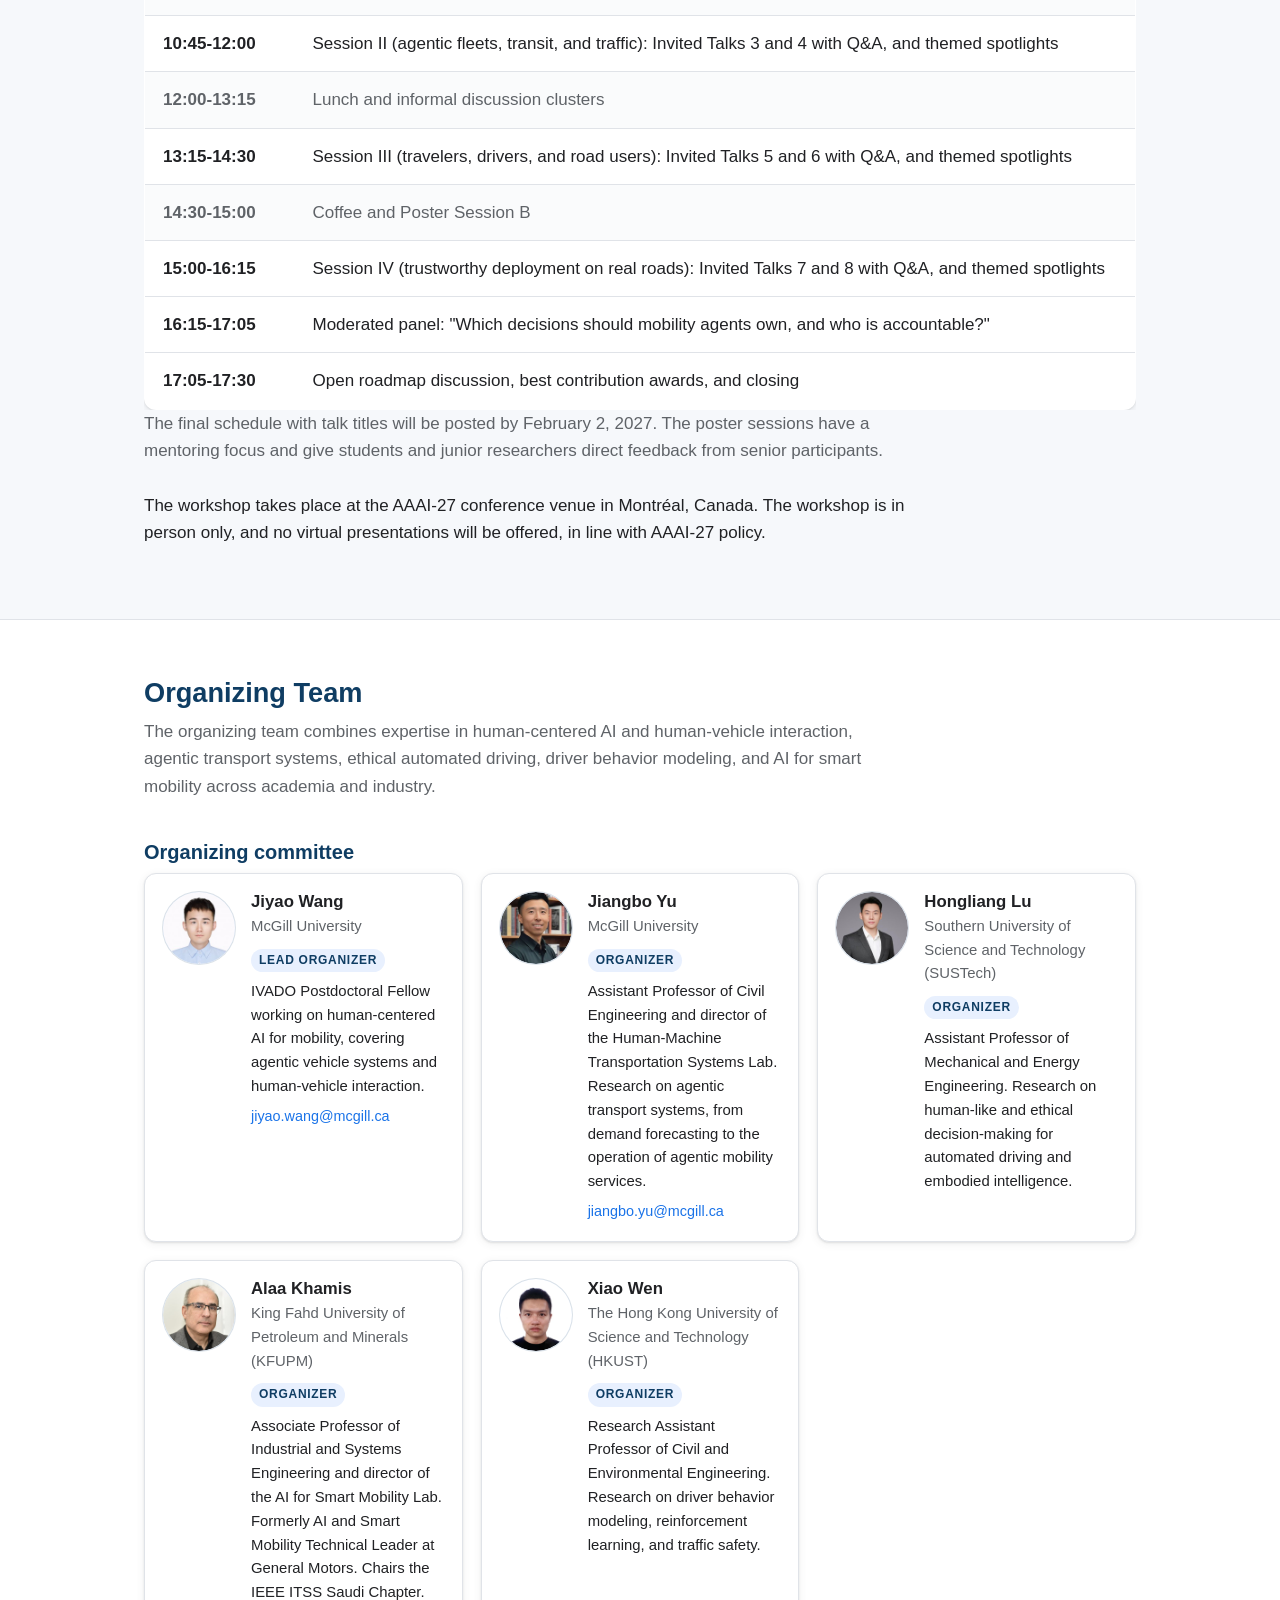
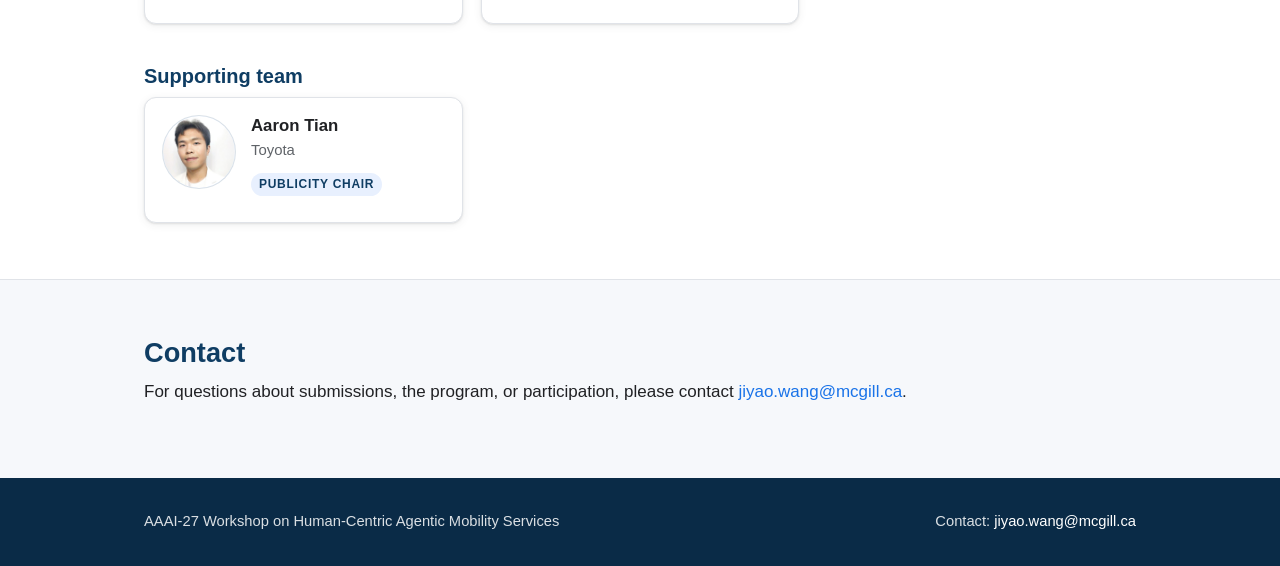
==== commit 0d367e9a: "Extend the submission deadline and later dates Submissions are now due December 25, 2026 at 11:59 PM" ====
--- a/index.html
+++ b/index.html
@@ -37,7 +37,7 @@
         <div class="meta">
           <span><svg viewBox="0 0 24 24" fill="none" stroke="currentColor" stroke-width="2" aria-hidden="true"><rect x="3" y="4" width="18" height="17" rx="2"/><path d="M3 9h18M8 2v4M16 2v4"/></svg>February 22 or 23, 2027 (one day)</span>
           <span><svg viewBox="0 0 24 24" fill="none" stroke="currentColor" stroke-width="2" aria-hidden="true"><path d="M12 21s7-6.2 7-11a7 7 0 0 0-14 0c0 4.8 7 11 7 11z"/><circle cx="12" cy="10" r="2.5"/></svg>Montréal, Canada</span>
-          <span><svg viewBox="0 0 24 24" fill="none" stroke="currentColor" stroke-width="2" aria-hidden="true"><circle cx="12" cy="12" r="9"/><path d="M12 7v5l3 2"/></svg>Submission deadline: November 20, 2026</span>
+          <span><svg viewBox="0 0 24 24" fill="none" stroke="currentColor" stroke-width="2" aria-hidden="true"><circle cx="12" cy="12" r="9"/><path d="M12 7v5l3 2"/></svg>Submission deadline: December 25, 2026</span>
         </div>
         <div class="actions">
           <a class="btn btn-primary" href="cfp.html">Call for Papers</a>
@@ -112,9 +112,9 @@
             <h3>Important dates</h3>
             <ul class="dates">
               <li><span class="date">October 2, 2026</span><span>Call for papers released</span></li>
-              <li class="highlight"><span class="date">November 20, 2026</span><span>Submission deadline</span></li>
-              <li><span class="date">December 2, 2026</span><span>Notification of acceptance</span></li>
-              <li><span class="date">January 15, 2027</span><span>Talk titles and schedule posted</span></li>
+              <li class="highlight"><span class="date">December 25, 2026</span><span>Submission deadline <span class="note">(11:59 PM US and Canada Eastern Time)</span></span></li>
+              <li><span class="date">January 2, 2027</span><span>Notification of acceptance</span></li>
+              <li><span class="date">February 2, 2027</span><span>Talk titles and schedule posted</span></li>
               <li><span class="date">February 22 or 23, 2027</span><span>Workshop at AAAI-27, Montréal <span class="note">(one day, in person, exact day to be confirmed)</span></span></li>
             </ul>
           </div>
@@ -293,7 +293,7 @@
             </tbody>
           </table>
         </div>
-        <p class="section-intro">The final schedule with talk titles will be posted by January 15, 2027. The poster sessions have a mentoring focus and give students and junior researchers direct feedback from senior participants.</p>
+        <p class="section-intro">The final schedule with talk titles will be posted by February 2, 2027. The poster sessions have a mentoring focus and give students and junior researchers direct feedback from senior participants.</p>
         <div class="prose">
           <p>The workshop takes place at the AAAI-27 conference venue in Montréal, Canada. The workshop is in person only, and no virtual presentations will be offered, in line with AAAI-27 policy.</p>
         </div>
